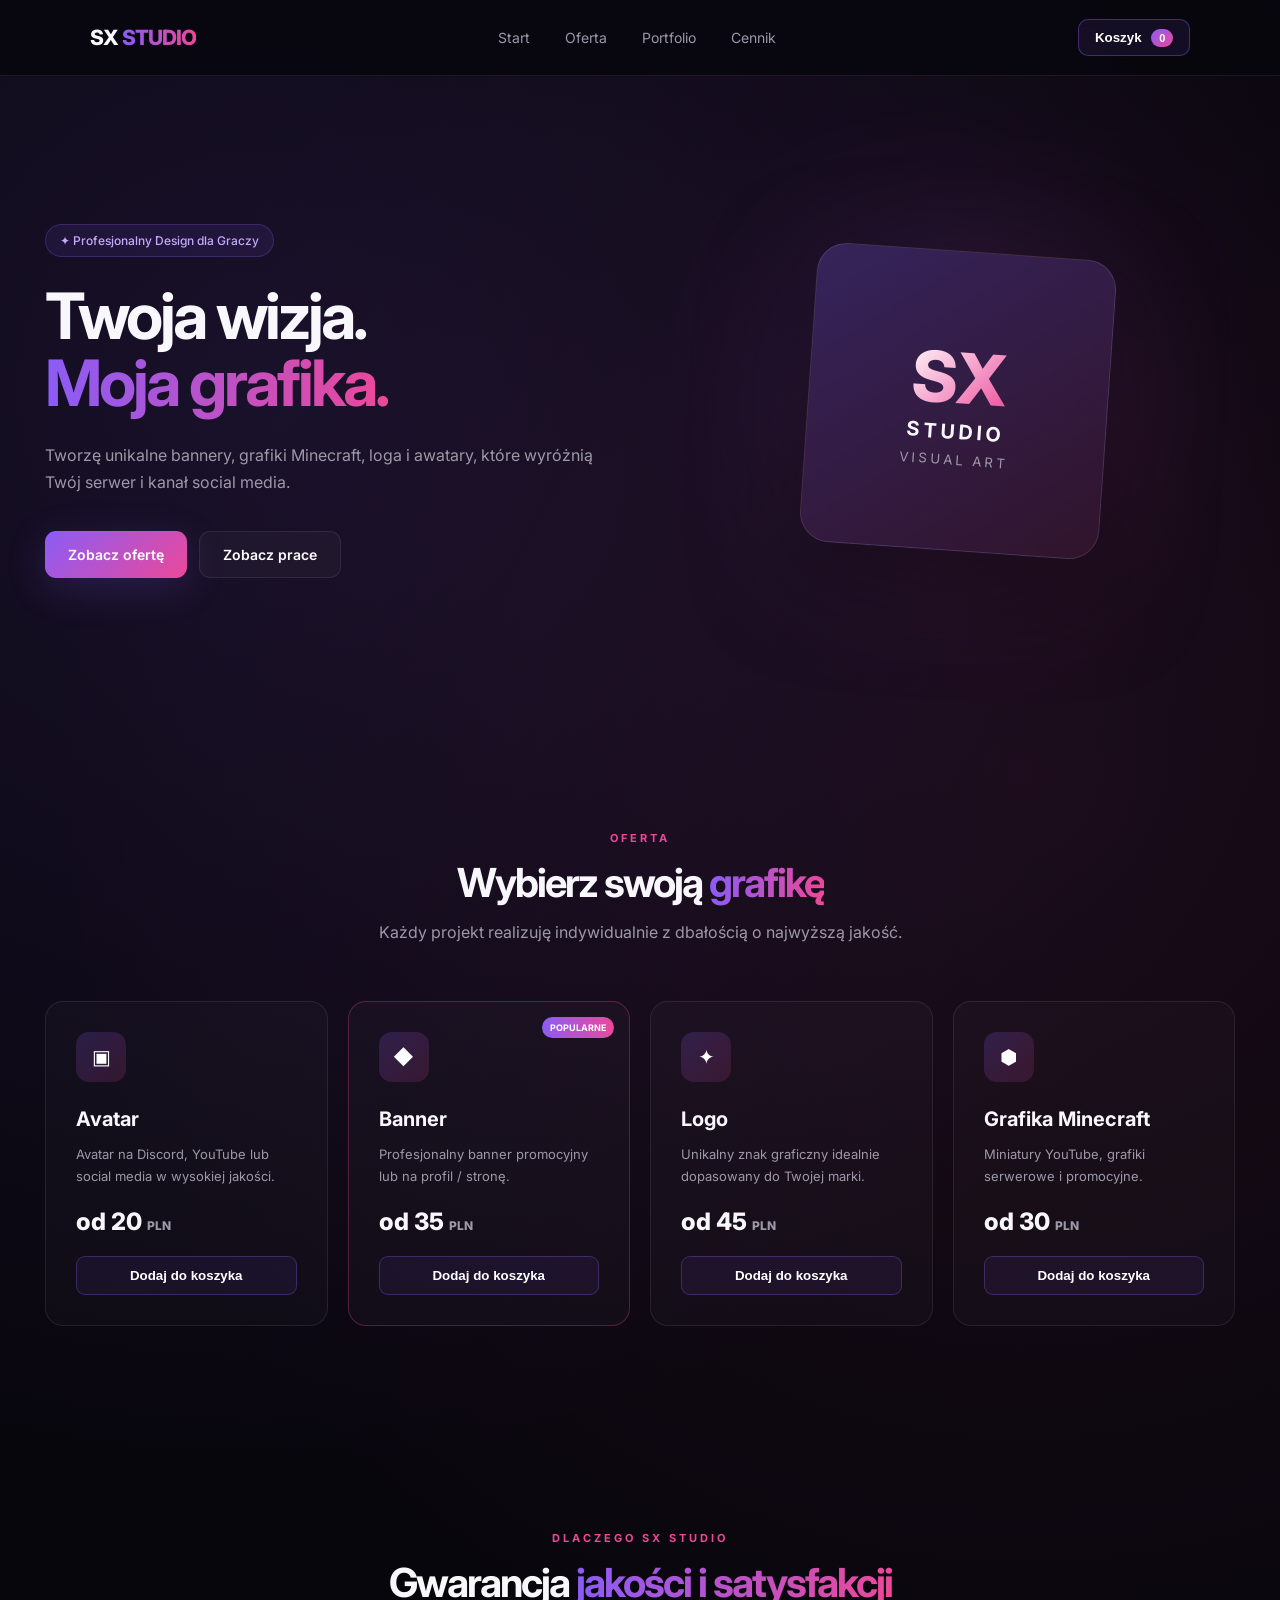
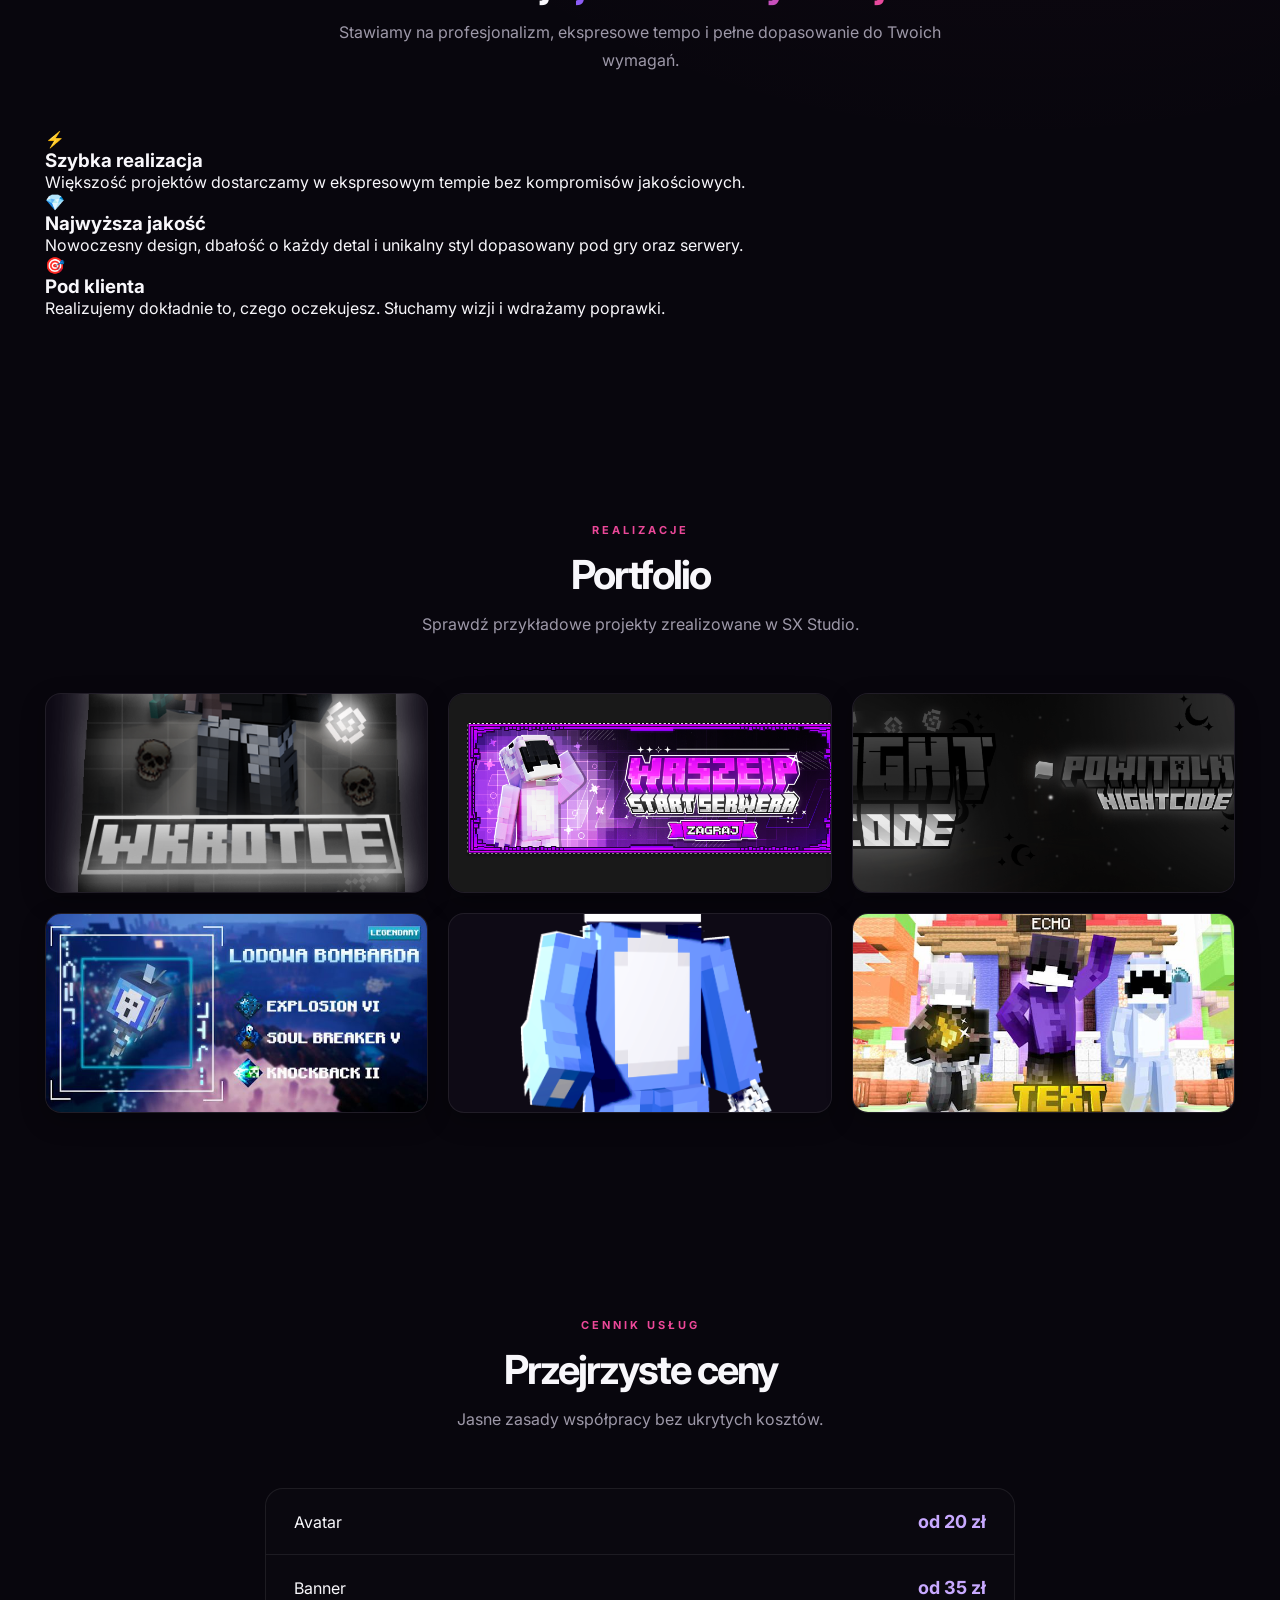
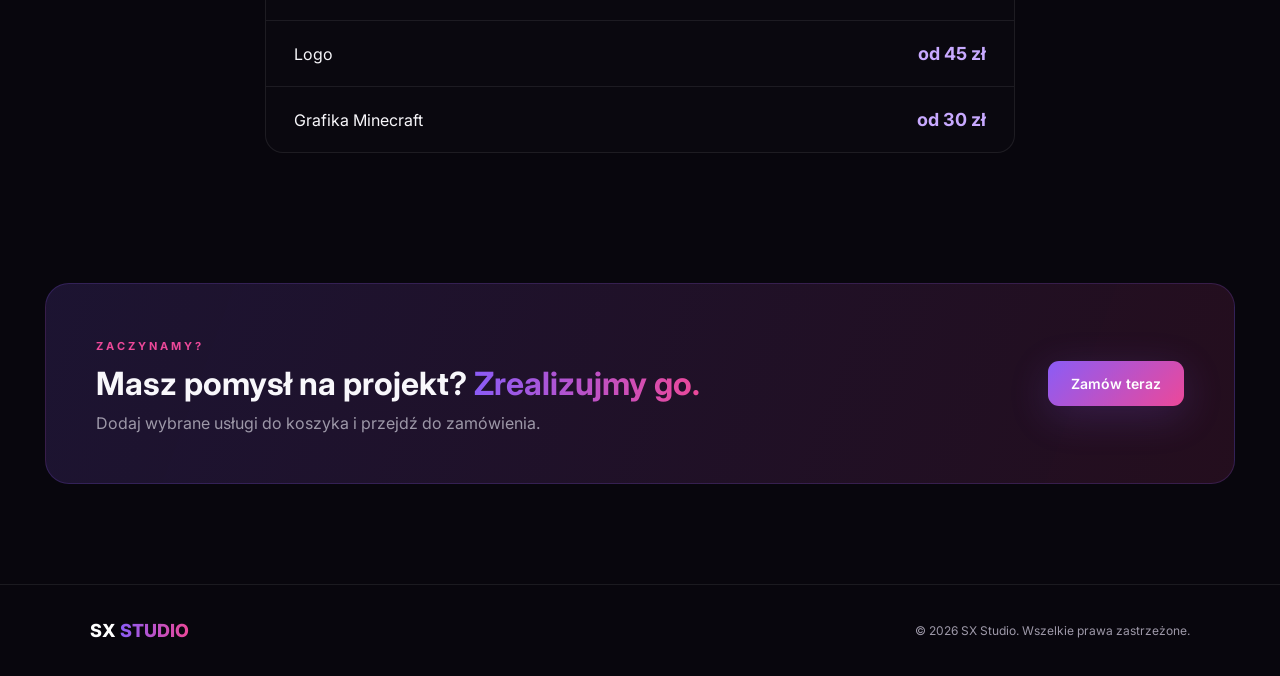
==== index.html @ 41bc960a "Update index.html" ====
<!DOCTYPE html>
<html lang="pl">
<head>
    <meta charset="UTF-8">
    <meta name="viewport" content="width=device-width, initial-scale=1.0">
    <title>SX Studio — Profesjonalne Grafiki</title>
    <meta name="description" content="Nowoczesne grafiki na zamówienie. Bannery, avatary, loga i projekty dla graczy i serwerów Minecraft.">
    <link rel="stylesheet" href="style.css">
</head>
<body>

<header class="navbar">
    <div class="logo">
        SX<span>STUDIO</span>
    </div>

    <nav>
        <a href="#home">Start</a>
        <a href="#offer">Oferta</a>
        <a href="#portfolio">Portfolio</a>
        <a href="#pricing">Cennik</a>
    </nav>

    <button class="cart-button" onclick="toggleCart()">
        Koszyk
        <span id="cartCount">0</span>
    </button>
</header>

<main>
    <!-- HERO -->
    <section class="hero" id="home">
        <div class="hero-content">
            <div class="badge">✦ Profesjonalny Design dla Graczy</div>
            <h1>Twoja wizja. <br><span>Moja grafika.</span></h1>
            <p>Tworzę unikalne bannery, grafiki Minecraft, loga i awatary, które wyróżnią Twój serwer i kanał social media.</p>
            <div class="hero-buttons">
                <a href="#offer" class="btn primary">Zobacz ofertę</a>
                <a href="#portfolio" class="btn secondary">Zobacz prace</a>
            </div>
        </div>
        <div class="hero-card">
            <div class="card-glow"></div>
            <div class="preview">
                <span>SX</span>
                <strong>STUDIO</strong>
                <small>VISUAL ART</small>
            </div>
        </div>
    </section>

    <!-- OFERTA -->
    <section class="section" id="offer">
        <div class="section-header">
            <span>OFERTA</span>
            <h2>Wybierz swoją <strong>grafikę</strong></h2>
            <p>Każdy projekt realizuję indywidualnie z dbałością o najwyższą jakość.</p>
        </div>

        <div class="products" id="productsGrid">
            <!-- Generowane dynamicznie przez JS -->
        </div>
    </section>

    <!-- DLACZEGO MY -->
    <section class="section features-section">
        <div class="section-header">
            <span>DLACZEGO SX STUDIO</span>
            <h2>Gwarancja <strong>jakości i satysfakcji</strong></h2>
            <p>Stawiamy na profesjonalizm, ekspresowe tempo i pełne dopasowanie do Twoich wymagań.</p>
        </div>
        <div class="features-grid">
            <div class="feature-box">
                <div class="feature-icon">⚡</div>
                <h3>Szybka realizacja</h3>
                <p>Większość projektów dostarczamy w ekspresowym tempie bez kompromisów jakościowych.</p>
            </div>
            <div class="feature-box">
                <div class="feature-icon">💎</div>
                <h3>Najwyższa jakość</h3>
                <p>Nowoczesny design, dbałość o każdy detal i unikalny styl dopasowany pod gry oraz serwery.</p>
            </div>
            <div class="feature-box">
                <div class="feature-icon">🎯</div>
                <h3>Pod klienta</h3>
                <p>Realizujemy dokładnie to, czego oczekujesz. Słuchamy wizji i wdrażamy poprawki.</p>
            </div>
        </div>
    </section>

    <!-- PORTFOLIO -->
    <section class="section" id="portfolio">
        <div class="section-header">
            <span>REALIZACJE</span>
            <h2>Portfolio</h2>
            <p>Sprawdź przykładowe projekty zrealizowane w SX Studio.</p>
        </div>

        <div class="portfolio" id="portfolioGrid">
            <div class="portfolio-item" onclick="openLightbox('banner_inny_napis.png')">
                <img src="banner_inny_napis.png" alt="Banner Minecraft">
                <div class="portfolio-overlay"><span>Banner Wkrótce</span></div>
            </div>
            <div class="portfolio-item" onclick="openLightbox('image.png')">
                <img src="image.png" alt="Banner Serwera">
                <div class="portfolio-overlay"><span>Banner Start Serwera</span></div>
            </div>
            <div class="portfolio-item" onclick="openLightbox('Powitalnia.png')">
                <img src="Powitalnia.png" alt="Grafika Discord">
                <div class="portfolio-overlay"><span>Powitalnia Discord</span></div>
            </div>
            <div class="portfolio-item" onclick="openLightbox('design-minecraft-thumbnail-for-you_2.jpg')">
                <img src="design-minecraft-thumbnail-for-you_2.jpg" alt="Grafika Itemu">
                <div class="portfolio-overlay"><span>Grafika Przedmiotu (Item)</span></div>
            </div>
            <div class="portfolio-item" onclick="openLightbox('render.png')">
                <img src="render.png" alt="Render Postaci">
                <div class="portfolio-overlay"><span>Render Postaci 3D</span></div>
            </div>
            <div class="portfolio-item" onclick="openLightbox('design-minecraft-thumbnail-for-you.jpg')">
                <img src="design-minecraft-thumbnail-for-you.jpg" alt="Miniatura YouTube">
                <div class="portfolio-overlay"><span>Miniatura YouTube</span></div>
            </div>
        </div>
    </section>

    <!-- CENNIK -->
    <section class="section" id="pricing">
        <div class="section-header">
            <span>CENNIK USŁUG</span>
            <h2>Przejrzyste ceny</h2>
            <p>Jasne zasady współpracy bez ukrytych kosztów.</p>
        </div>

        <div class="pricing" id="pricingList">
            <!-- Generowane dynamicznie przez JS -->
        </div>
    </section>

    <!-- CTA -->
    <section class="cta">
        <div>
            <span>ZACZYNAMY?</span>
            <h2>Masz pomysł na projekt? <strong>Zrealizujmy go.</strong></h2>
            <p>Dodaj wybrane usługi do koszyka i przejdź do zamówienia.</p>
        </div>
        <a href="#offer" class="btn primary">Zamów teraz</a>
    </section>
</main>

<footer>
    <div class="footer-logo">SX<span>STUDIO</span></div>
    <p>© 2026 SX Studio. Wszelkie prawa zastrzeżone.</p>
</footer>

<!-- KOSZYK -->
<div class="cart-overlay" id="cartOverlay" onclick="toggleCart()">
    <div class="cart" onclick="event.stopPropagation()">
        <div class="cart-header">
            <h2>Twój koszyk</h2>
            <button onclick="toggleCart()">×</button>
        </div>
        <div id="cartItems" class="cart-items">
            <p class="empty">Koszyk jest pusty.</p>
        </div>
        <div class="cart-bottom">
            <div class="total">
                <span>Razem</span>
                <strong id="cartTotal">od 0 zł</strong>
            </div>
            <button class="checkout" onclick="checkout()">Przejdź do zamówienia</button>
        </div>
    </div>
</div>

<!-- LIGHTBOX DO ZDJĘĆ -->
<div class="lightbox" id="lightbox" onclick="closeLightbox()">
    <span class="lightbox-close">&times;</span>
    <img id="lightboxImg" src="" alt="Podgląd">
</div>

<script src="script.js"></script>
</body>
</html>
---- style.css ----
@import url('https://fonts.googleapis.com/css2?family=Inter:wght@400;500;600;700;800&display=swap');

:root {
    --bg: #08060d;
    --bg-light: #100b18;
    --purple: #8b5cf6;
    --pink: #ec4899;
    --white: #ffffff;
    --text: #f8f7fb;
    --muted: #9d98a8;
    --border: rgba(255, 255, 255, 0.08);
}

* {
    margin: 0;
    padding: 0;
    box-sizing: border-box;
}

html {
    scroll-behavior: smooth;
}

body {
    font-family: "Inter", sans-serif;
    background: radial-gradient(circle at 20% 10%, rgba(139, 92, 246, .12), transparent 30%),
                radial-gradient(circle at 80% 20%, rgba(236, 72, 153, .08), transparent 30%),
                var(--bg);
    color: var(--text);
    min-height: 100vh;
}

.navbar {
    width: 100%;
    height: 76px;
    display: flex;
    align-items: center;
    justify-content: space-between;
    padding: 0 7%;
    border-bottom: 1px solid var(--border);
    background: rgba(8, 6, 13, .85);
    backdrop-filter: blur(15px);
    position: sticky;
    top: 0;
    z-index: 100;
}

.logo {
    font-size: 21px;
    font-weight: 800;
    letter-spacing: -1px;
}

.logo span, .footer-logo span {
    background: linear-gradient(90deg, var(--purple), var(--pink));
    -webkit-background-clip: text;
    -webkit-text-fill-color: transparent;
    margin-left: 4px;
}

.navbar nav {
    display: flex;
    gap: 35px;
}

.navbar nav a {
    color: var(--muted);
    text-decoration: none;
    font-size: 14px;
    transition: .2s;
}

.navbar nav a:hover {
    color: white;
}

.cart-button {
    border: 1px solid rgba(139, 92, 246, .4);
    background: rgba(139, 92, 246, .1);
    color: white;
    padding: 10px 16px;
    border-radius: 10px;
    cursor: pointer;
    transition: .2s;
    font-weight: 600;
}

.cart-button:hover {
    background: rgba(139, 92, 246, .2);
}

.cart-button span {
    background: linear-gradient(135deg, var(--purple), var(--pink));
    padding: 3px 8px;
    border-radius: 20px;
    margin-left: 6px;
    font-size: 11px;
}

.hero {
    max-width: 1250px;
    min-height: 650px;
    margin: auto;
    padding: 100px 30px;
    display: grid;
    grid-template-columns: 1fr 1fr;
    align-items: center;
    gap: 80px;
}

.badge {
    display: inline-block;
    padding: 8px 14px;
    border-radius: 30px;
    background: rgba(139, 92, 246, .1);
    border: 1px solid rgba(139, 92, 246, .25);
    color: #c4aaff;
    font-size: 12px;
    margin-bottom: 25px;
    font-weight: 500;
}

.hero h1 {
    font-size: clamp(40px, 5vw, 70px);
    line-height: 1.05;
    letter-spacing: -3px;
    margin-bottom: 25px;
}

.hero h1 span {
    background: linear-gradient(90deg, var(--purple), var(--pink));
    -webkit-background-clip: text;
    -webkit-text-fill-color: transparent;
}

.hero p {
    max-width: 560px;
    color: var(--muted);
    line-height: 1.7;
    font-size: 16px;
    margin-bottom: 35px;
}

.hero-buttons {
    display: flex;
    gap: 12px;
}

.btn {
    display: inline-flex;
    align-items: center;
    justify-content: center;
    padding: 14px 23px;
    border-radius: 11px;
    text-decoration: none;
    font-size: 14px;
    font-weight: 600;
    transition: .25s;
    cursor: pointer;
}

.btn.primary {
    color: white;
    background: linear-gradient(135deg, var(--purple), var(--pink));
    box-shadow: 0 10px 40px rgba(139, 92, 246, .2);
    border: none;
}

.btn.primary:hover {
    transform: translateY(-2px);
    box-shadow: 0 15px 50px rgba(236, 72, 153, .25);
}

.btn.secondary {
    color: white;
    border: 1px solid var(--border);
    background: rgba(255,255,255,.03);
}

.btn.secondary:hover {
    background: rgba(255,255,255,.07);
}

.hero-card {
    position: relative;
    height: 400px;
    display: flex;
    align-items: center;
    justify-content: center;
}

.card-glow {
    position: absolute;
    width: 250px;
    height: 250px;
    background: linear-gradient(135deg, var(--purple), var(--pink));
    filter: blur(90px);
    opacity: .35;
}

.preview {
    position: relative;
    width: 300px;
    height: 300px;
    border-radius: 30px;
    display: flex;
    flex-direction: column;
    align-items: center;
    justify-content: center;
    background: linear-gradient(145deg, rgba(139, 92, 246, .3), rgba(236, 72, 153, .15)), #100b18;
    border: 1px solid rgba(255,255,255,.1);
    box-shadow: 0 30px 100px rgba(0,0,0,.5);
    transform: rotate(4deg);
}

.preview span {
    font-size: 70px;
    font-weight: 800;
    background: linear-gradient(135deg, white, var(--pink));
    -webkit-background-clip: text;
    -webkit-text-fill-color: transparent;
}

.preview strong {
    font-size: 20px;
    letter-spacing: 4px;
}

.preview small {
    color: var(--muted);
    margin-top: 8px;
    letter-spacing: 3px;
}

.section {
    max-width: 1250px;
    margin: auto;
    padding: 100px 30px;
}

.section-header {
    text-align: center;
    max-width: 650px;
    margin: 0 auto 55px;
}

.section-header > span {
    color: var(--pink);
    font-size: 11px;
    font-weight: 700;
    letter-spacing: 3px;
}

.section-header h2 {
    font-size: 40px;
    margin: 12px 0;
    letter-spacing: -2px;
}

.section-header h2 strong {
    background: linear-gradient(90deg, var(--purple), var(--pink));
    -webkit-background-clip: text;
    -webkit-text-fill-color: transparent;
}

.section-header p {
    color: var(--muted);
    line-height: 1.7;
}

.products {
    display: grid;
    grid-template-columns: repeat(4, 1fr);
    gap: 20px;
}

.product {
    position: relative;
    padding: 30px;
    border-radius: 18px;
    background: rgba(255,255,255,.025);
    border: 1px solid var(--border);
    transition: all .3s ease;
    display: flex;
    flex-direction: column;
}

.product:hover {
    transform: translateY(-6px);
    border-color: rgba(139, 92, 246, .35);
    background: rgba(139, 92, 246, .05);
}

.product.featured {
    border-color: rgba(236, 72, 153, .3);
}

.popular {
    position: absolute;
    top: 15px;
    right: 15px;
    font-size: 9px;
    font-weight: 700;
    padding: 5px 8px;
    border-radius: 20px;
    background: linear-gradient(90deg, var(--purple), var(--pink));
    color: white;
}

.product-icon {
    width: 50px;
    height: 50px;
    display: flex;
    align-items: center;
    justify-content: center;
    border-radius: 13px;
    font-size: 20px;
    background: linear-gradient(135deg, rgba(139,92,246,.2), rgba(236,72,153,.15));
    color: white;
    margin-bottom: 25px;
}

.product h3 {
    font-size: 20px;
    margin-bottom: 12px;
}

.product p {
    color: var(--muted);
    font-size: 13px;
    line-height: 1.7;
    flex-grow: 1;
    margin-bottom: 20px;
}

.price {
    font-size: 24px;
    font-weight: 800;
    margin-bottom: 20px;
}

.price small {
    font-size: 12px;
    color: var(--muted);
}

.product button {
    width: 100%;
    border: 1px solid rgba(139,92,246,.3);
    background: rgba(139,92,246,.08);
    color: white;
    padding: 11px;
    border-radius: 9px;
    cursor: pointer;
    transition: .2s;
    font-weight: 600;
}

.product button:hover {
    background: linear-gradient(90deg, var(--purple), var(--pink));
    border-color: transparent;
}

/* DOKŁADNIE 3 KOLUMNY W RZĘDZIE (3 OBOK SIEBIE, KOLEJNE W DÓŁ) */
.portfolio {
    display: grid;
    grid-template-columns: repeat(3, 1fr);
    gap: 20px;
}

.portfolio-item {
    position: relative;
    height: 200px; /* Zmniejszona wysokość elementów */
    border-radius: 16px;
    overflow: hidden;
    border: 1px solid var(--border);
    cursor: pointer;
    background: #0e0a15;
    box-shadow: 0 8px 25px rgba(0,0,0,0.3);
    transition: all 0.4s cubic-bezier(0.165, 0.84, 0.44, 1);
}

.portfolio-item img {
    width: 100%;
    height: 100%;
    object-fit: cover;
    transition: transform 0.6s cubic-bezier(0.165, 0.84, 0.44, 1);
}

.portfolio-overlay {
    position: absolute;
    inset: 0;
    background: linear-gradient(to top, rgba(8, 6, 13, 0.9) 0%, rgba(8, 6, 13, 0.4) 100%);
    display: flex;
    align-items: center;
    justify-content: center;
    opacity: 0;
    backdrop-filter: blur(3px);
    transition: opacity 0.35s ease;
}

.portfolio-overlay span {
    font-size: 14px;
    font-weight: 700;
    color: white;
    letter-spacing: 1px;
    text-align: center;
    padding: 0 15px;
    transform: translateY(15px);
    transition: transform 0.35s cubic-bezier(0.165, 0.84, 0.44, 1);
}

.portfolio-item:hover {
    transform: translateY(-6px);
    border-color: rgba(139, 92, 246, 0.5);
    box-shadow: 0 15px 35px rgba(139, 92, 246, 0.15);
}

.portfolio-item:hover img {
    transform: scale(1.1);
}

.portfolio-item:hover .portfolio-overlay {
    opacity: 1;
}

.portfolio-item:hover .portfolio-overlay span {
    transform: translateY(0);
}

/* LIGHTBOX */
.lightbox {
    position: fixed;
    inset: 0;
    background: rgba(5, 4, 8, 0.92);
    backdrop-filter: blur(8px);
    display: none;
    align-items: center;
    justify-content: center;
    z-index: 1000;
    padding: 30px;
}

.lightbox.active {
    display: flex;
}

.lightbox img {
    max-width: 90%;
    max-height: 85vh;
    border-radius: 16px;
    box-shadow: 0 25px 60px rgba(0,0,0,0.8);
    border: 1px solid rgba(255,255,255,0.1);
}

.lightbox-close {
    position: absolute;
    top: 25px;
    right: 35px;
    font-size: 45px;
    color: var(--muted);
    cursor: pointer;
    transition: color .2s;
}

.lightbox-close:hover {
    color: white;
}

.pricing {
    max-width: 750px;
    margin: auto;
    border: 1px solid var(--border);
    border-radius: 18px;
    overflow: hidden;
    background: rgba(255,255,255,.01);
}

.price-row {
    display: flex;
    align-items: center;
    justify-content: space-between;
    padding: 22px 28px;
    border-bottom: 1px solid var(--border);
}

.price-row:last-child {
    border-bottom: none;
}

.price-row strong {
    color: #c8a9ff;
    font-size: 18px;
}

.cta {
    max-width: 1190px;
    margin: 30px auto 100px;
    padding: 50px;
    border-radius: 24px;
    display: flex;
    align-items: center;
    justify-content: space-between;
    gap: 30px;
    background: linear-gradient(110deg, rgba(139,92,246,.16), rgba(236,72,153,.12));
    border: 1px solid rgba(139,92,246,.2);
}

.cta span {
    color: var(--pink);
    font-size: 11px;
    font-weight: 700;
    letter-spacing: 3px;
}

.cta h2 {
    font-size: 32px;
    margin: 10px 0;
}

.cta h2 strong {
    background: linear-gradient(90deg, var(--purple), var(--pink));
    -webkit-background-clip: text;
    -webkit-text-fill-color: transparent;
}

.cta p {
    color: var(--muted);
}

footer {
    border-top: 1px solid var(--border);
    padding: 35px 7%;
    display: flex;
    justify-content: space-between;
    align-items: center;
    color: var(--muted);
    font-size: 12px;
}

.footer-logo {
    color: white;
    font-size: 18px;
    font-weight: 800;
}

.cart-overlay {
    position: fixed;
    inset: 0;
    background: rgba(0,0,0,.65);
    backdrop-filter: blur(5px);
    display: none;
    justify-content: flex-end;
    z-index: 500;
}

.cart-overlay.active {
    display: flex;
}

.cart {
    width: min(420px, 100%);
    height: 100%;
    background: #0d0913;
    border-left: 1px solid var(--border);
    padding: 30px;
    display: flex;
    flex-direction: column;
}

.cart-header {
    display: flex;
    align-items: center;
    justify-content: space-between;
    padding-bottom: 25px;
    border-bottom: 1px solid var(--border);
}

.cart-header h2 {
    font-size: 22px;
}

.cart-header button {
    border: none;
    background: transparent;
    color: white;
    font-size: 30px;
    cursor: pointer;
}

.cart-items {
    flex: 1;
    overflow-y: auto;
    padding: 20px 0;
}

.empty {
    text-align: center;
    color: var(--muted);
    padding-top: 50px;
}

.cart-item {
    display: flex;
    align-items: center;
    justify-content: space-between;
    padding: 16px;
    margin-bottom: 10px;
    border-radius: 12px;
    background: rgba(255,255,255,.04);
}

.cart-item-info strong {
    display: block;
    margin-bottom: 4px;
}

.cart-item-info span {
    color: var(--muted);
    font-size: 12px;
}

.remove {
    border: none;
    background: rgba(236,72,153,.1);
    color: #ff72b4;
    padding: 6px 10px;
    border-radius: 6px;
    cursor: pointer;
    font-size: 12px;
}

.cart-bottom {
    border-top: 1px solid var(--border);
    padding-top: 20px;
}

.total {
    display: flex;
    justify-content: space-between;
    margin-bottom: 18px;
    font-size: 18px;
}

.total strong {
    font-size: 22px;
}

.checkout {
    width: 100%;
    border: none;
    padding: 14px;
    border-radius: 10px;
    background: linear-gradient(90deg, var(--purple), var(--pink));
    color: white;
    font-weight: 700;
    cursor: pointer;
    transition: opacity .2s;
}

.checkout:hover {
    opacity: 0.9;
}

@media (max-width: 1000px) {
    .products {
        grid-template-columns: repeat(2, 1fr);
    }
    .portfolio {
        grid-template-columns: repeat(2, 1fr);
    }
    .hero {
        grid-template-columns: 1fr;
        text-align: center;
        gap: 40px;
    }
    .hero p {
        margin: 0 auto 35px;
    }
    .hero-buttons {
        justify-content: center;
    }
}

@media (max-width: 700px) {
    .navbar nav {
        display: none;
    }
    .hero h1 {
        font-size: 38px;
    }
    .products, .portfolio {
        grid-template-columns: 1fr;
    }
    .cta {
        flex-direction: column;
        align-items: flex-start;
        padding: 30px;
    }
    footer {
        flex-direction: column;
        gap: 10px;
        text-align: center;
    }
}
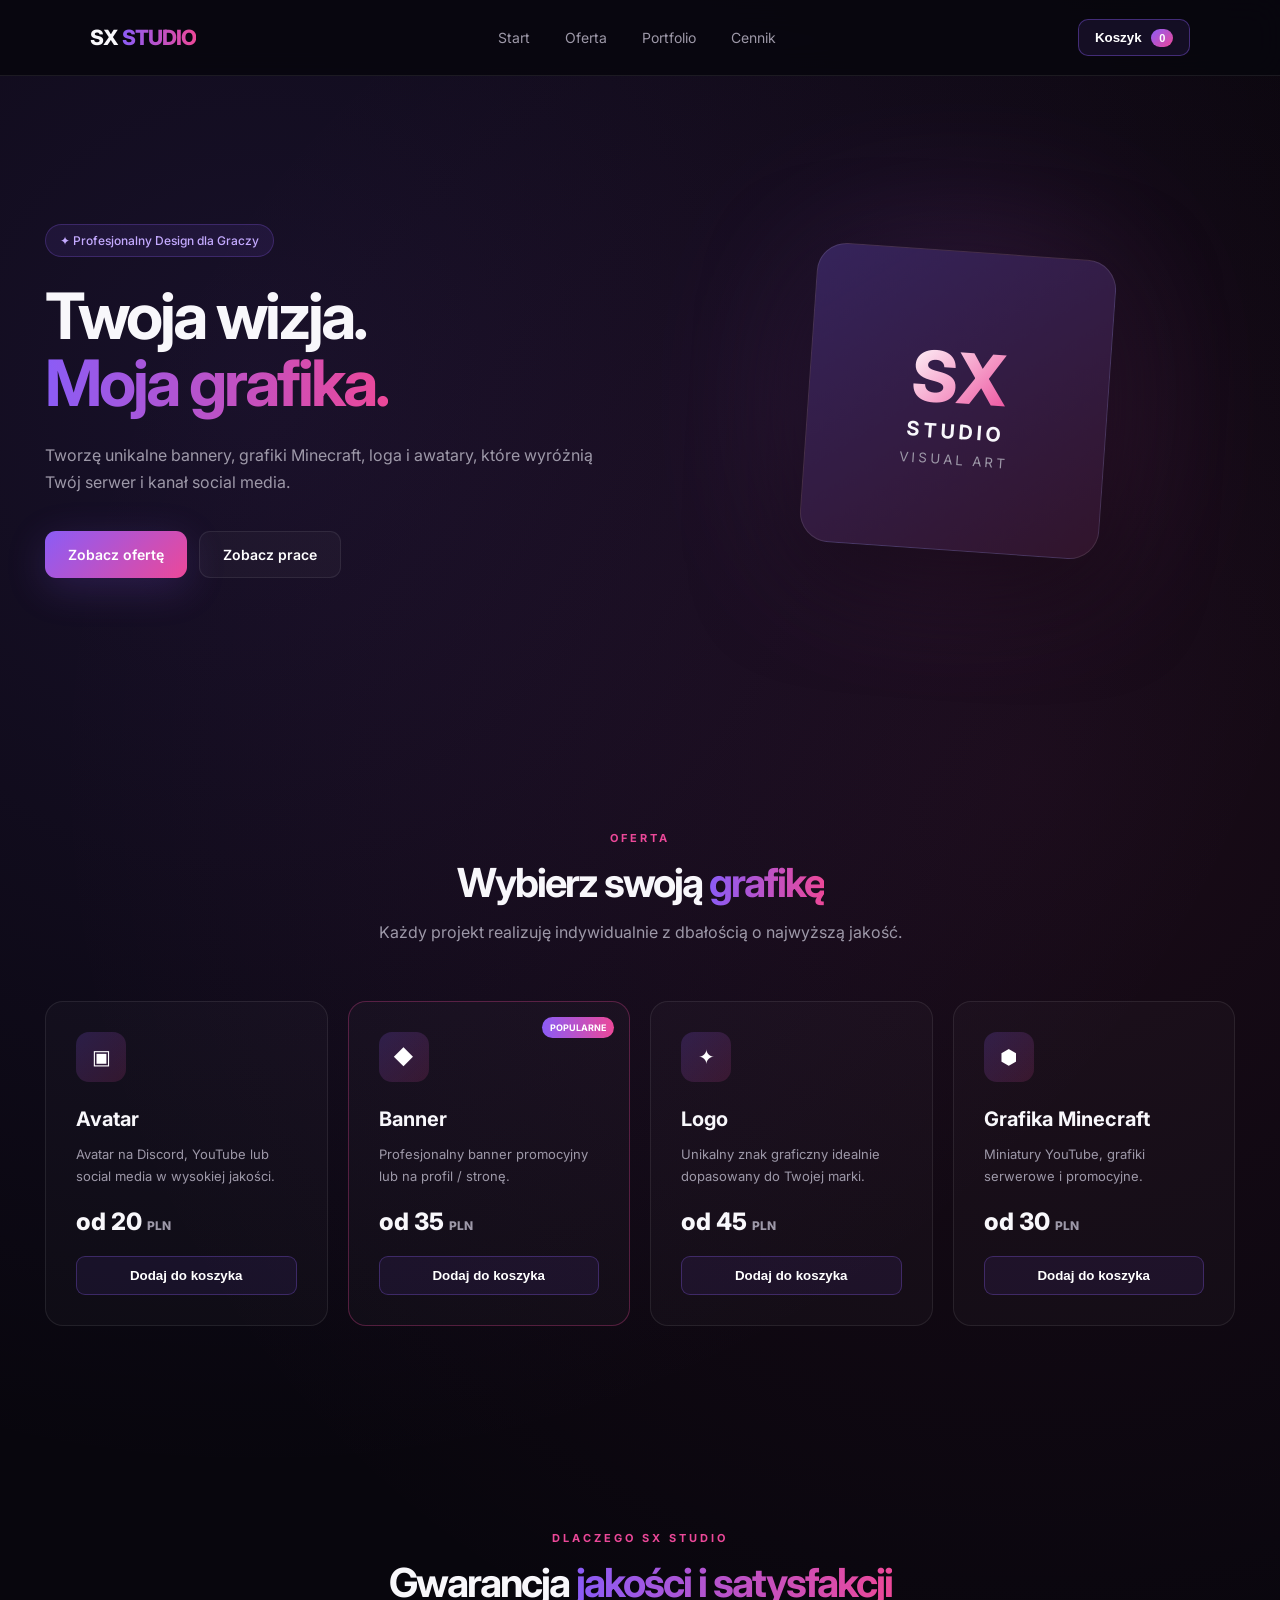
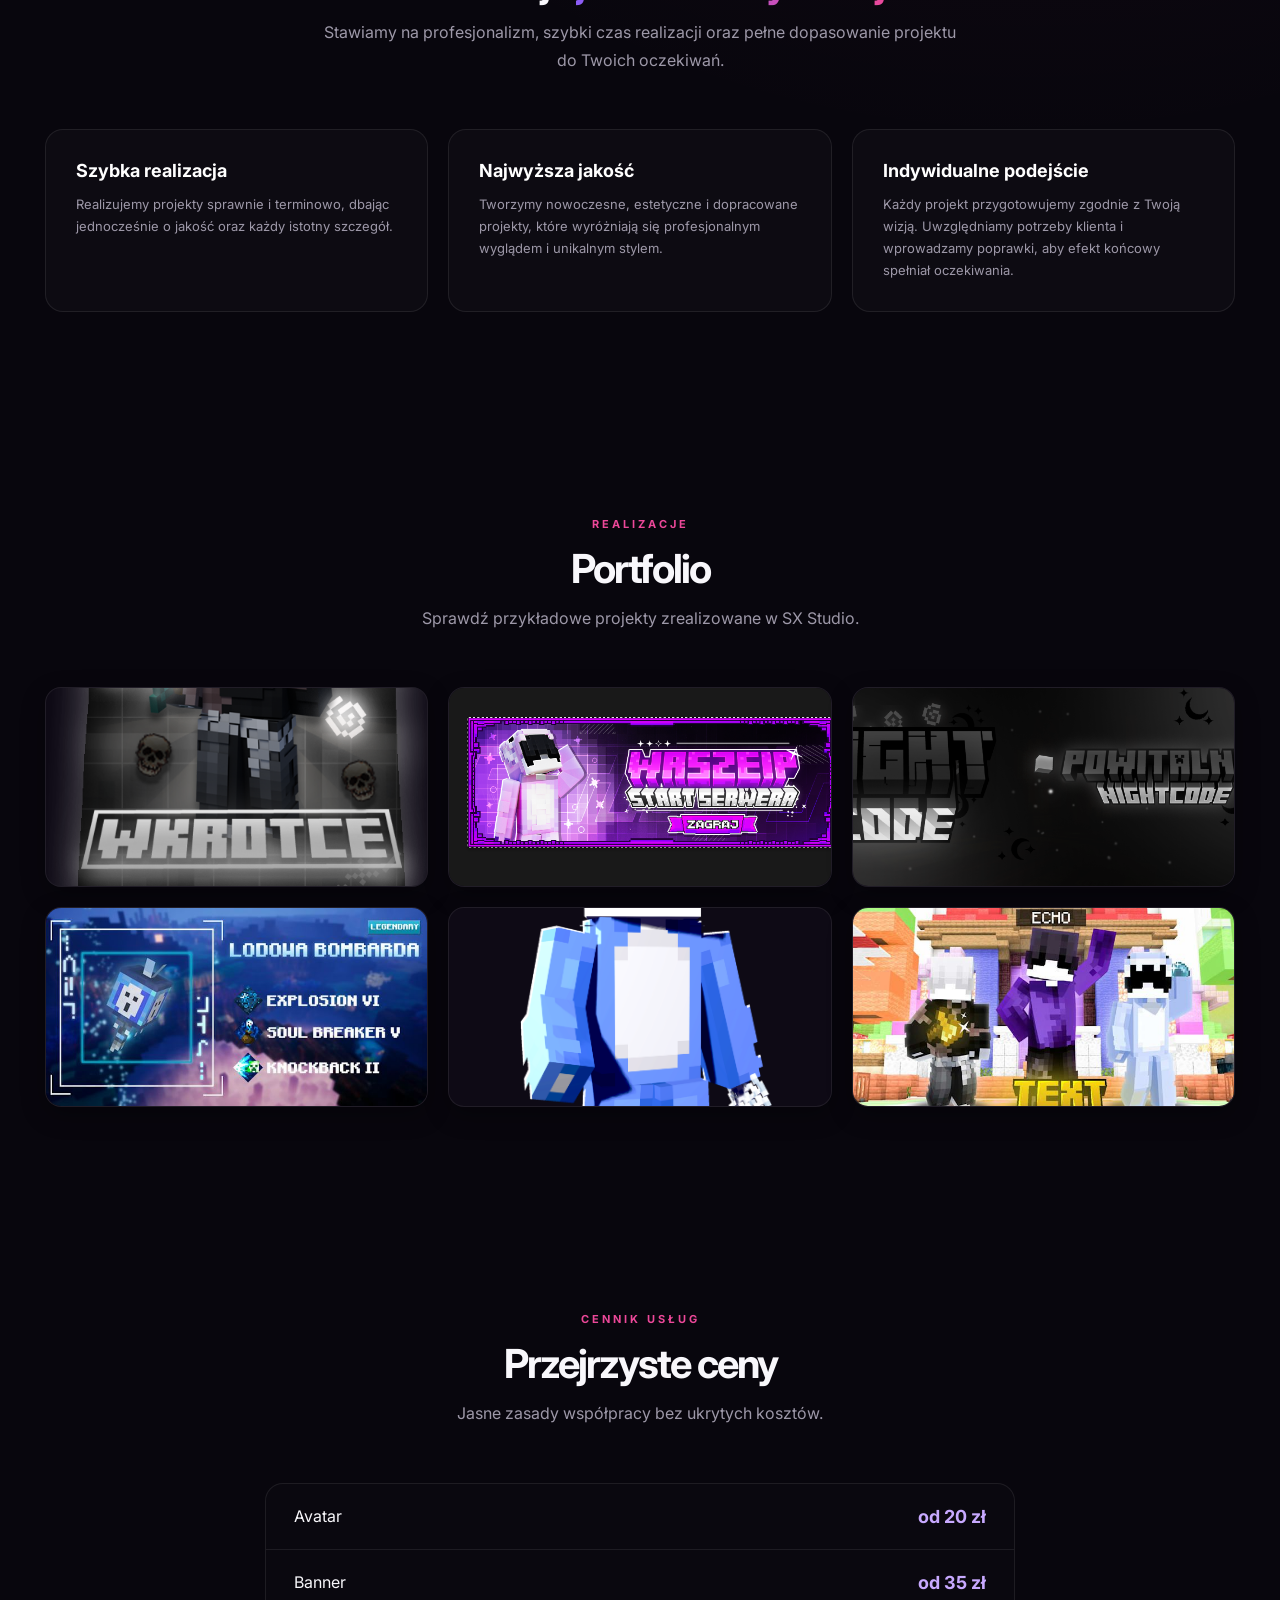
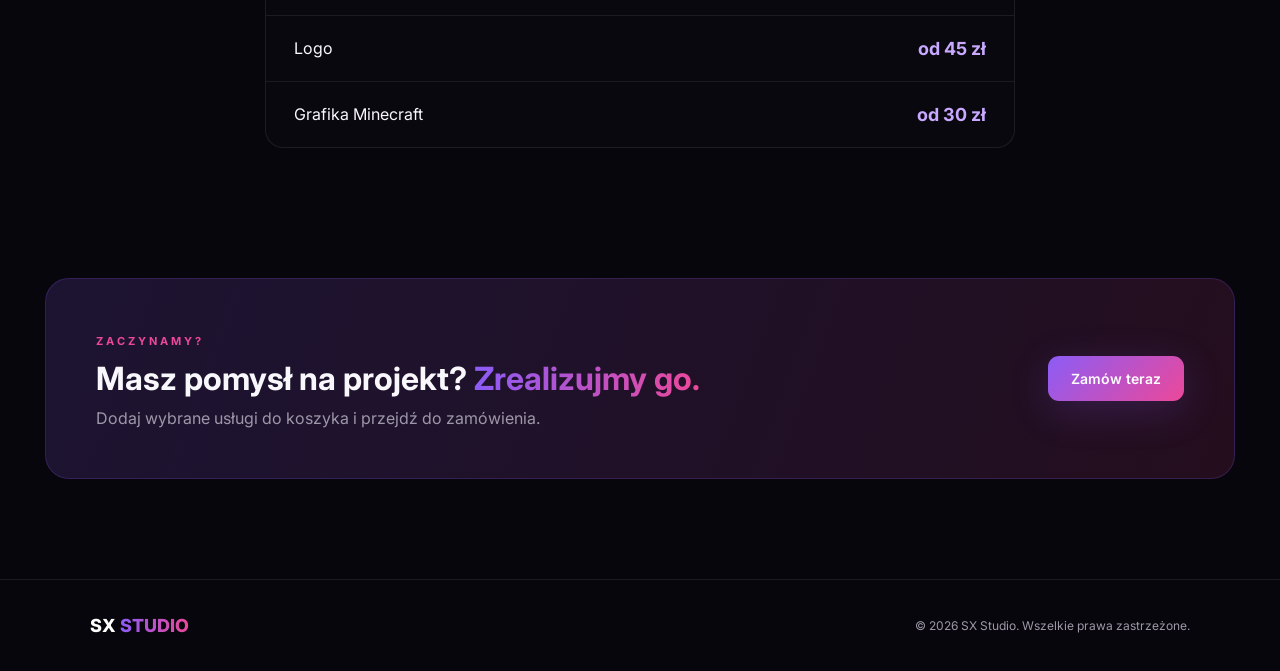
==== commit 46294107: "Update index.html" ====
--- a/index.html
+++ b/index.html
@@ -67,23 +67,20 @@
         <div class="section-header">
             <span>DLACZEGO SX STUDIO</span>
             <h2>Gwarancja <strong>jakości i satysfakcji</strong></h2>
-            <p>Stawiamy na profesjonalizm, ekspresowe tempo i pełne dopasowanie do Twoich wymagań.</p>
+            <p>Stawiamy na profesjonalizm, szybki czas realizacji oraz pełne dopasowanie projektu do Twoich oczekiwań.</p>
         </div>
         <div class="features-grid">
             <div class="feature-box">
-                <div class="feature-icon">⚡</div>
                 <h3>Szybka realizacja</h3>
-                <p>Większość projektów dostarczamy w ekspresowym tempie bez kompromisów jakościowych.</p>
+                <p>Realizujemy projekty sprawnie i terminowo, dbając jednocześnie o jakość oraz każdy istotny szczegół.</p>
             </div>
             <div class="feature-box">
-                <div class="feature-icon">💎</div>
                 <h3>Najwyższa jakość</h3>
-                <p>Nowoczesny design, dbałość o każdy detal i unikalny styl dopasowany pod gry oraz serwery.</p>
+                <p>Tworzymy nowoczesne, estetyczne i dopracowane projekty, które wyróżniają się profesjonalnym wyglądem i unikalnym stylem.</p>
             </div>
             <div class="feature-box">
-                <div class="feature-icon">🎯</div>
-                <h3>Pod klienta</h3>
-                <p>Realizujemy dokładnie to, czego oczekujesz. Słuchamy wizji i wdrażamy poprawki.</p>
+                <h3>Indywidualne podejście</h3>
+                <p>Każdy projekt przygotowujemy zgodnie z Twoją wizją. Uwzględniamy potrzeby klienta i wprowadzamy poprawki, aby efekt końcowy spełniał oczekiwania.</p>
             </div>
         </div>
     </section>
--- a/style.css
+++ b/style.css
@@ -361,7 +361,41 @@
     border-color: transparent;
 }
 
-/* DOKŁADNIE 3 KOLUMNY W RZĘDZIE (3 OBOK SIEBIE, KOLEJNE W DÓŁ) */
+/* DLACZEGO MY - SEKCJA Kafelków */
+.features-grid {
+    display: grid;
+    grid-template-columns: repeat(3, 1fr);
+    gap: 20px;
+    margin-top: 40px;
+}
+
+.feature-box {
+    padding: 30px;
+    border-radius: 18px;
+    background: rgba(255, 255, 255, 0.025);
+    border: 1px solid var(--border);
+    transition: all .3s ease;
+}
+
+.feature-box:hover {
+    transform: translateY(-5px);
+    border-color: rgba(139, 92, 246, 0.35);
+    background: rgba(139, 92, 246, 0.05);
+}
+
+.feature-box h3 {
+    font-size: 18px;
+    margin-bottom: 12px;
+    color: white;
+}
+
+.feature-box p {
+    color: var(--muted);
+    font-size: 13px;
+    line-height: 1.7;
+}
+
+/* PORTFOLIO - 3 KOLUMNY */
 .portfolio {
     display: grid;
     grid-template-columns: repeat(3, 1fr);
@@ -370,7 +404,7 @@
 
 .portfolio-item {
     position: relative;
-    height: 200px; /* Zmniejszona wysokość elementów */
+    height: 200px;
     border-radius: 16px;
     overflow: hidden;
     border: 1px solid var(--border);
@@ -666,7 +700,7 @@
     .products {
         grid-template-columns: repeat(2, 1fr);
     }
-    .portfolio {
+    .portfolio, .features-grid {
         grid-template-columns: repeat(2, 1fr);
     }
     .hero {
@@ -689,7 +723,7 @@
     .hero h1 {
         font-size: 38px;
     }
-    .products, .portfolio {
+    .products, .portfolio, .features-grid {
         grid-template-columns: 1fr;
     }
     .cta {
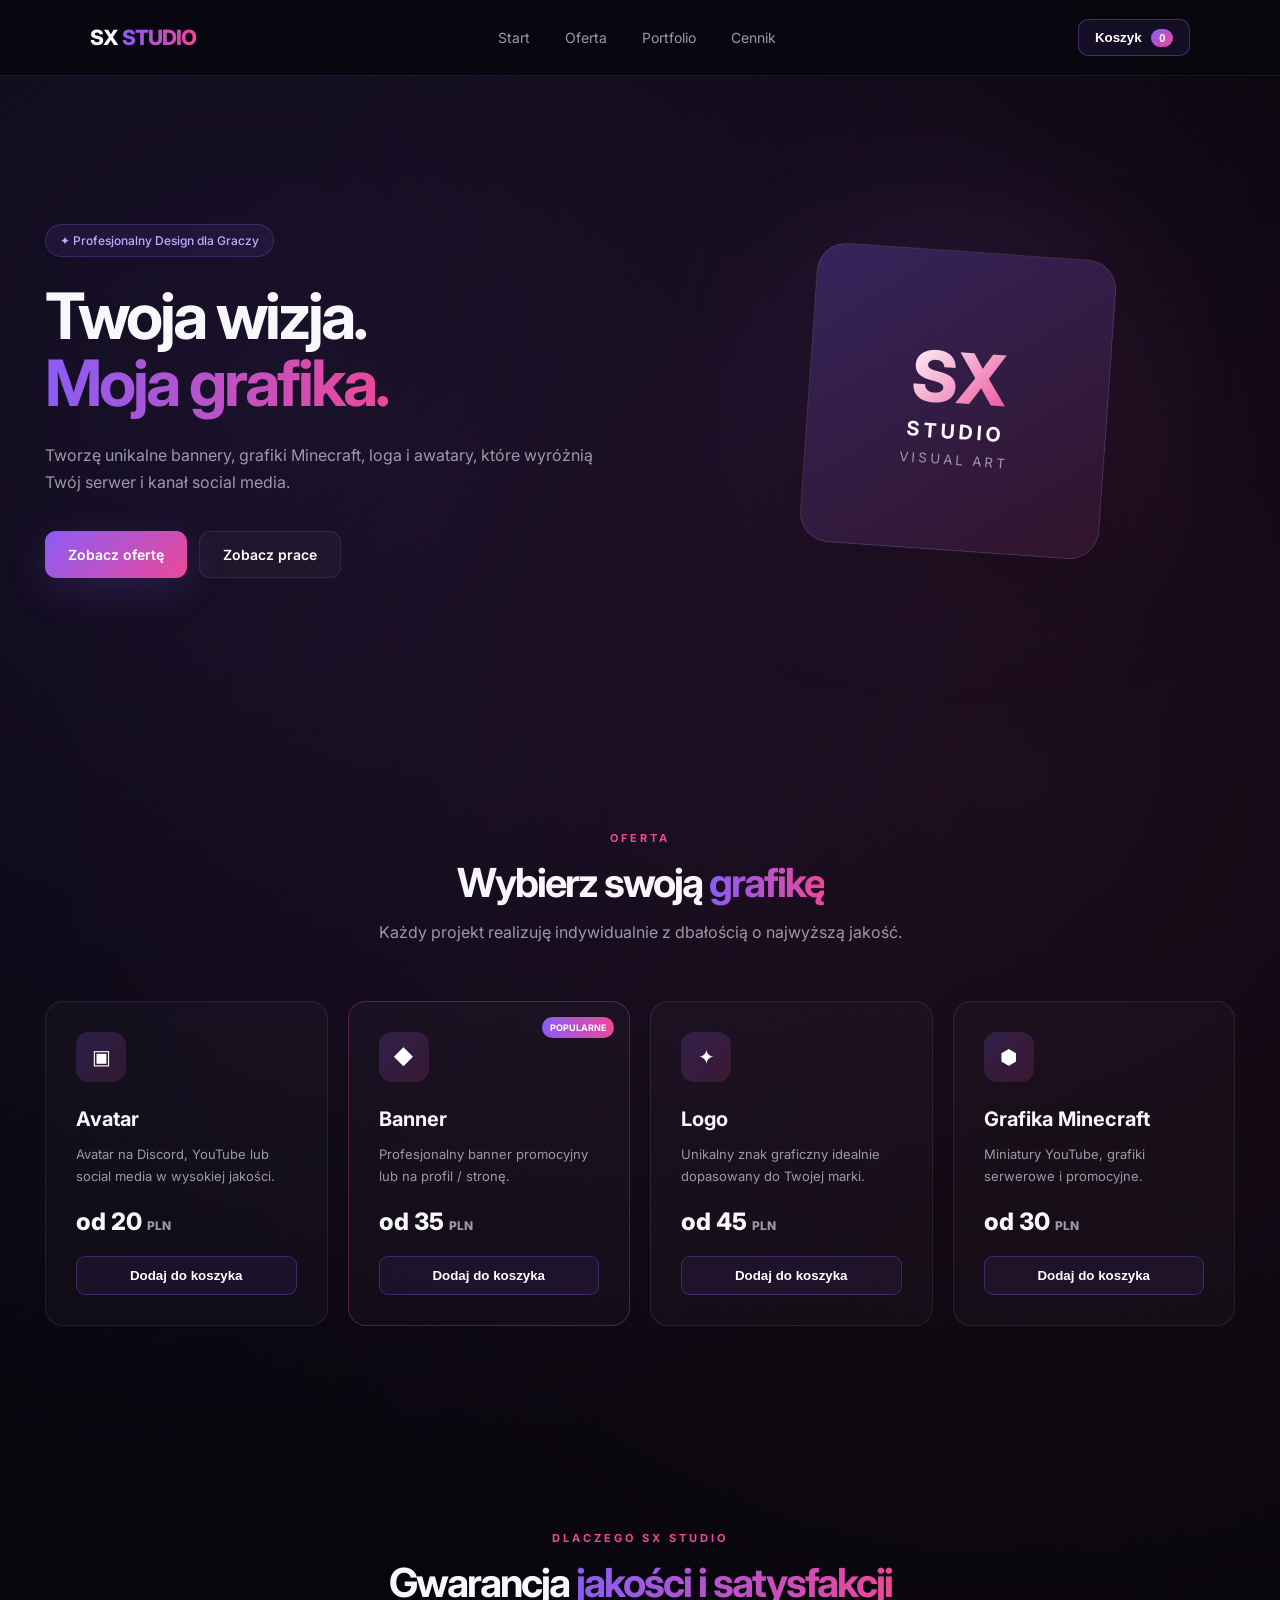
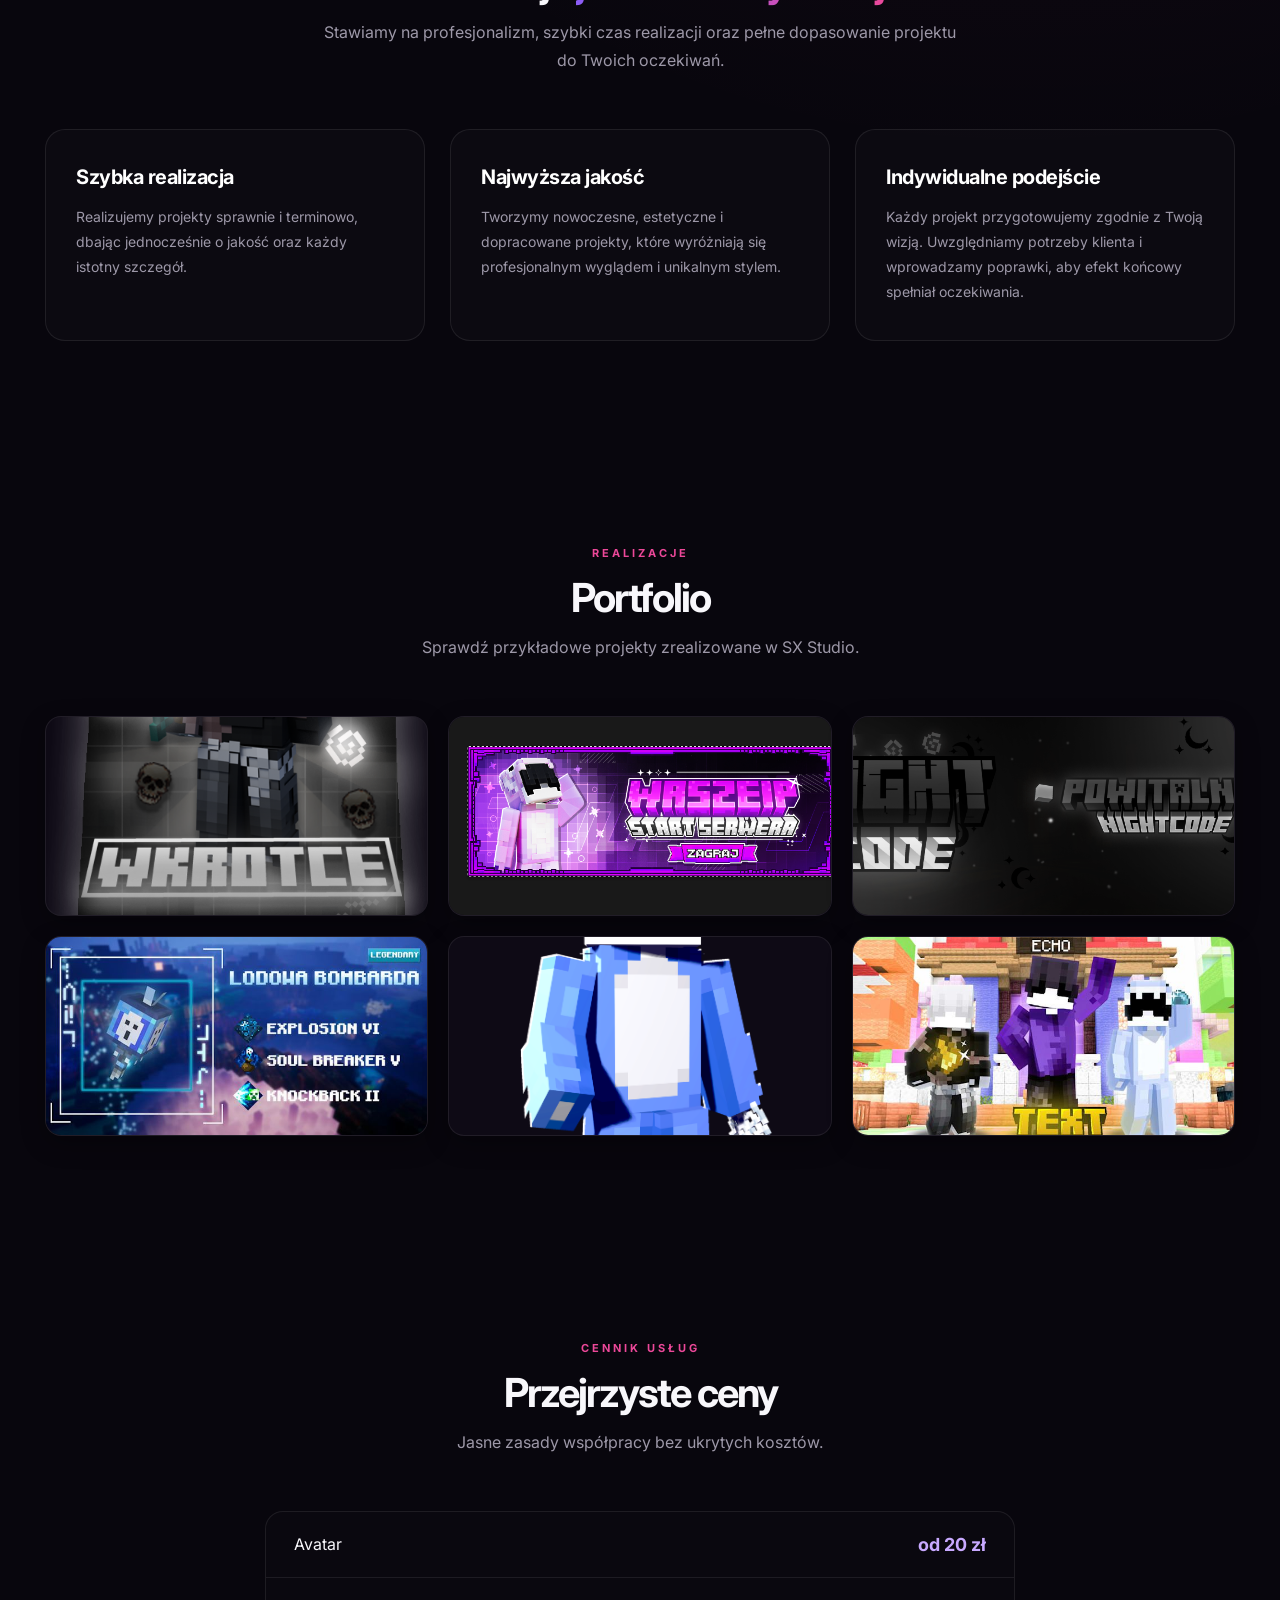
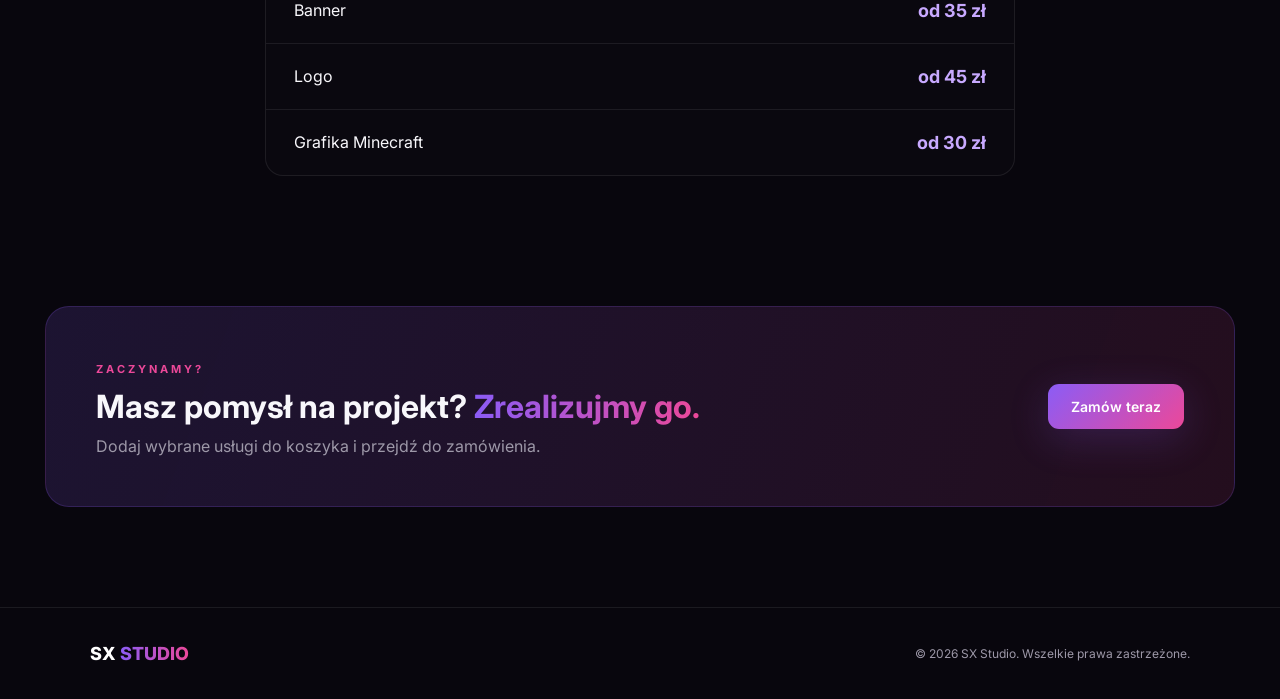
==== commit 50cbb994: "Update index.html" ====
--- a/index.html
+++ b/index.html
@@ -121,7 +121,7 @@
         </div>
     </section>
 
-    <!-- CENNIK -->
+   <!-- CENNIK -->
     <section class="section" id="pricing">
         <div class="section-header">
             <span>CENNIK USŁUG</span>
@@ -130,7 +130,34 @@
         </div>
 
         <div class="pricing" id="pricingList">
-            <!-- Generowane dynamicznie przez JS -->
+            <div class="price-row">
+                <div class="price-info">
+                    <strong>Avatar</strong>
+                    <p>Unikalny awatar na Discorda, YouTube lub social media</p>
+                </div>
+                <span class="price-val">od 20 zł</span>
+            </div>
+            <div class="price-row">
+                <div class="price-info">
+                    <strong>Banner</strong>
+                    <p>Profesjonalny banner pod Twój serwer lub kanał</p>
+                </div>
+                <span class="price-val">od 35 zł</span>
+            </div>
+            <div class="price-row">
+                <div class="price-info">
+                    <strong>Logo</strong>
+                    <p>Nowoczesna i niepowtarzalna identyfikacja wizualna</p>
+                </div>
+                <span class="price-val">od 45 zł</span>
+            </div>
+            <div class="price-row">
+                <div class="price-info">
+                    <strong>Grafika Minecraft</strong>
+                    <p>Miniaturki, grafiki przedmiotów lub GUI pod serwer</p>
+                </div>
+                <span class="price-val">od 30 zł</span>
+            </div>
         </div>
     </section>
 
--- a/style.css
+++ b/style.css
@@ -361,38 +361,41 @@
     border-color: transparent;
 }
 
-/* DLACZEGO MY - SEKCJA Kafelków */
+/* KAFELKI: DLACZEGO SX STUDIO (3 KOLUMNY OBOK SIEBIE) */
 .features-grid {
     display: grid;
     grid-template-columns: repeat(3, 1fr);
-    gap: 20px;
+    gap: 25px;
     margin-top: 40px;
 }
 
 .feature-box {
-    padding: 30px;
-    border-radius: 18px;
-    background: rgba(255, 255, 255, 0.025);
+    padding: 35px 30px;
+    border-radius: 20px;
+    background: rgba(255, 255, 255, 0.02);
     border: 1px solid var(--border);
-    transition: all .3s ease;
+    text-align: left;
+    transition: all .35s ease;
 }
 
 .feature-box:hover {
-    transform: translateY(-5px);
-    border-color: rgba(139, 92, 246, 0.35);
-    background: rgba(139, 92, 246, 0.05);
+    transform: translateY(-8px);
+    border-color: rgba(139, 92, 246, 0.4);
+    background: rgba(139, 92, 246, 0.04);
+    box-shadow: 0 15px 35px rgba(139, 92, 246, 0.1);
 }
 
 .feature-box h3 {
-    font-size: 18px;
-    margin-bottom: 12px;
-    color: white;
+    font-size: 20px;
+    margin-bottom: 15px;
+    color: white;
+    letter-spacing: -0.5px;
 }
 
 .feature-box p {
     color: var(--muted);
-    font-size: 13px;
-    line-height: 1.7;
+    font-size: 14px;
+    line-height: 1.8;
 }
 
 /* PORTFOLIO - 3 KOLUMNY */
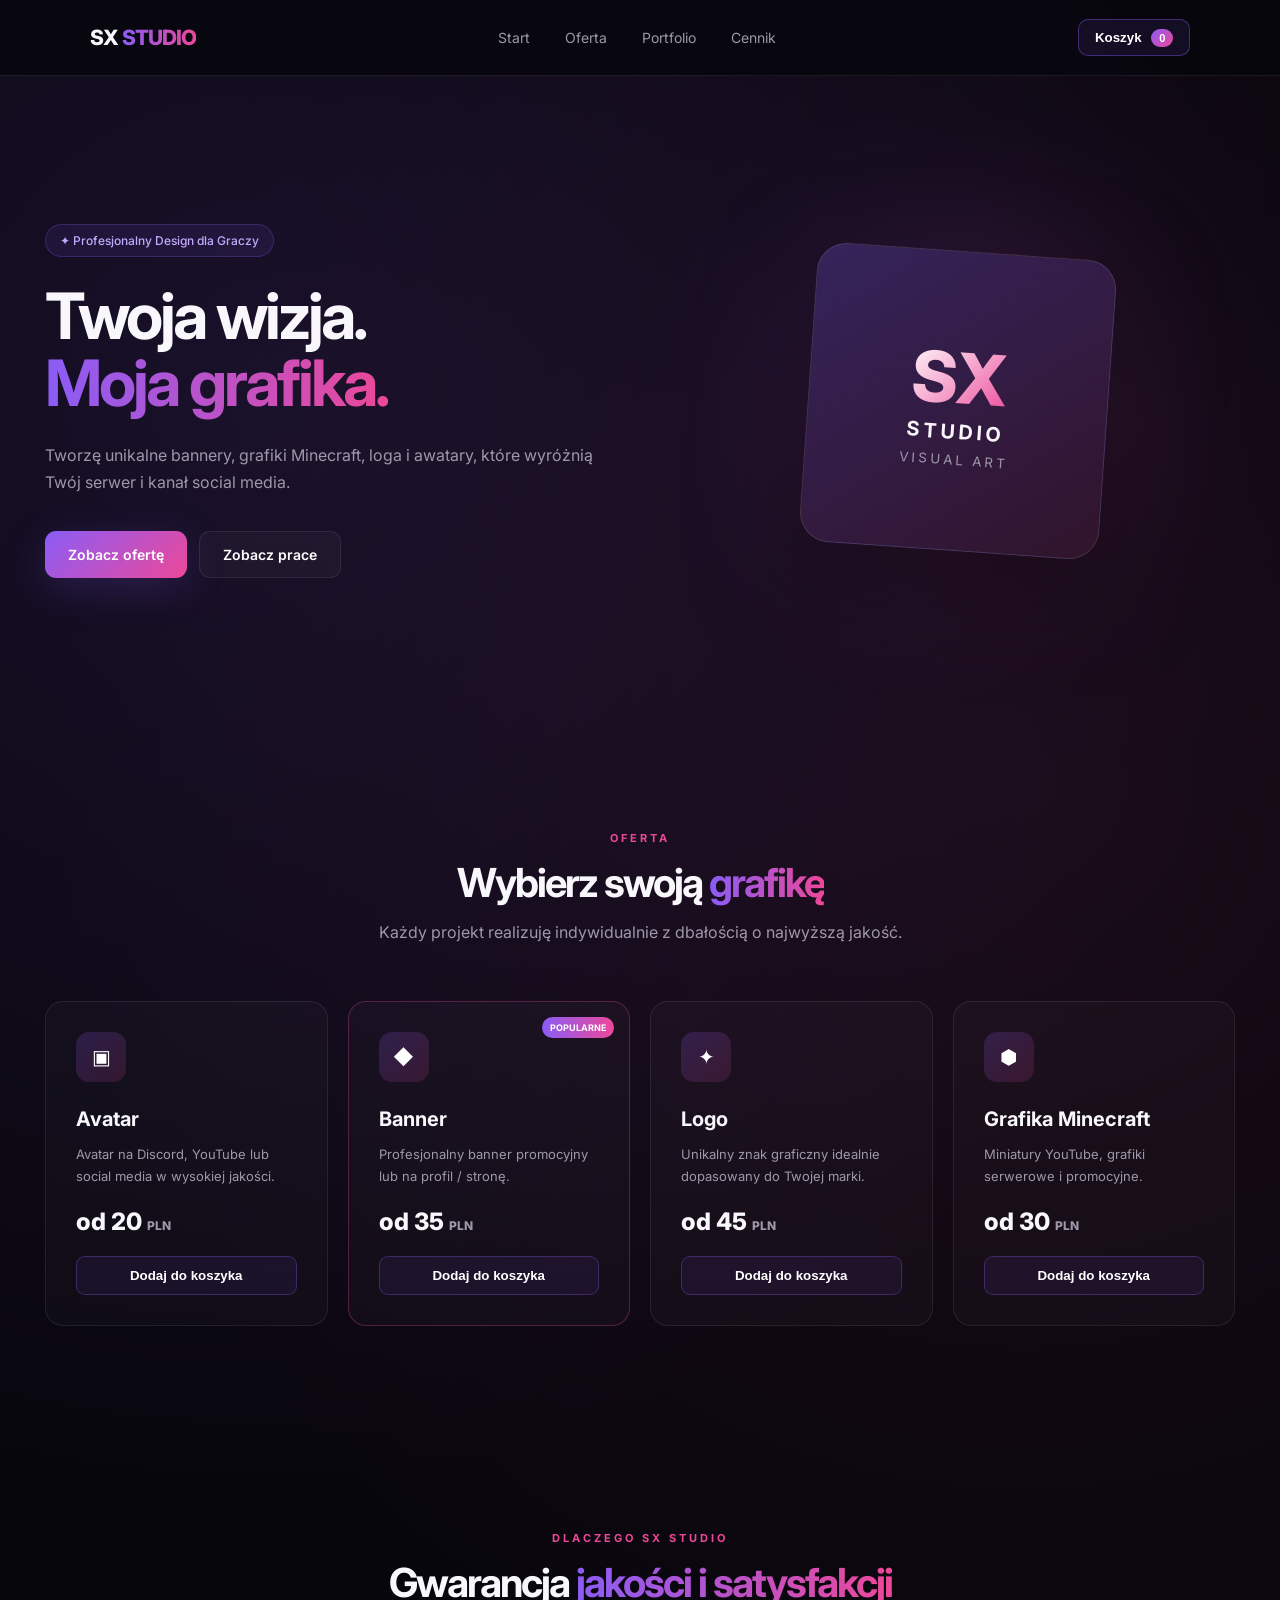
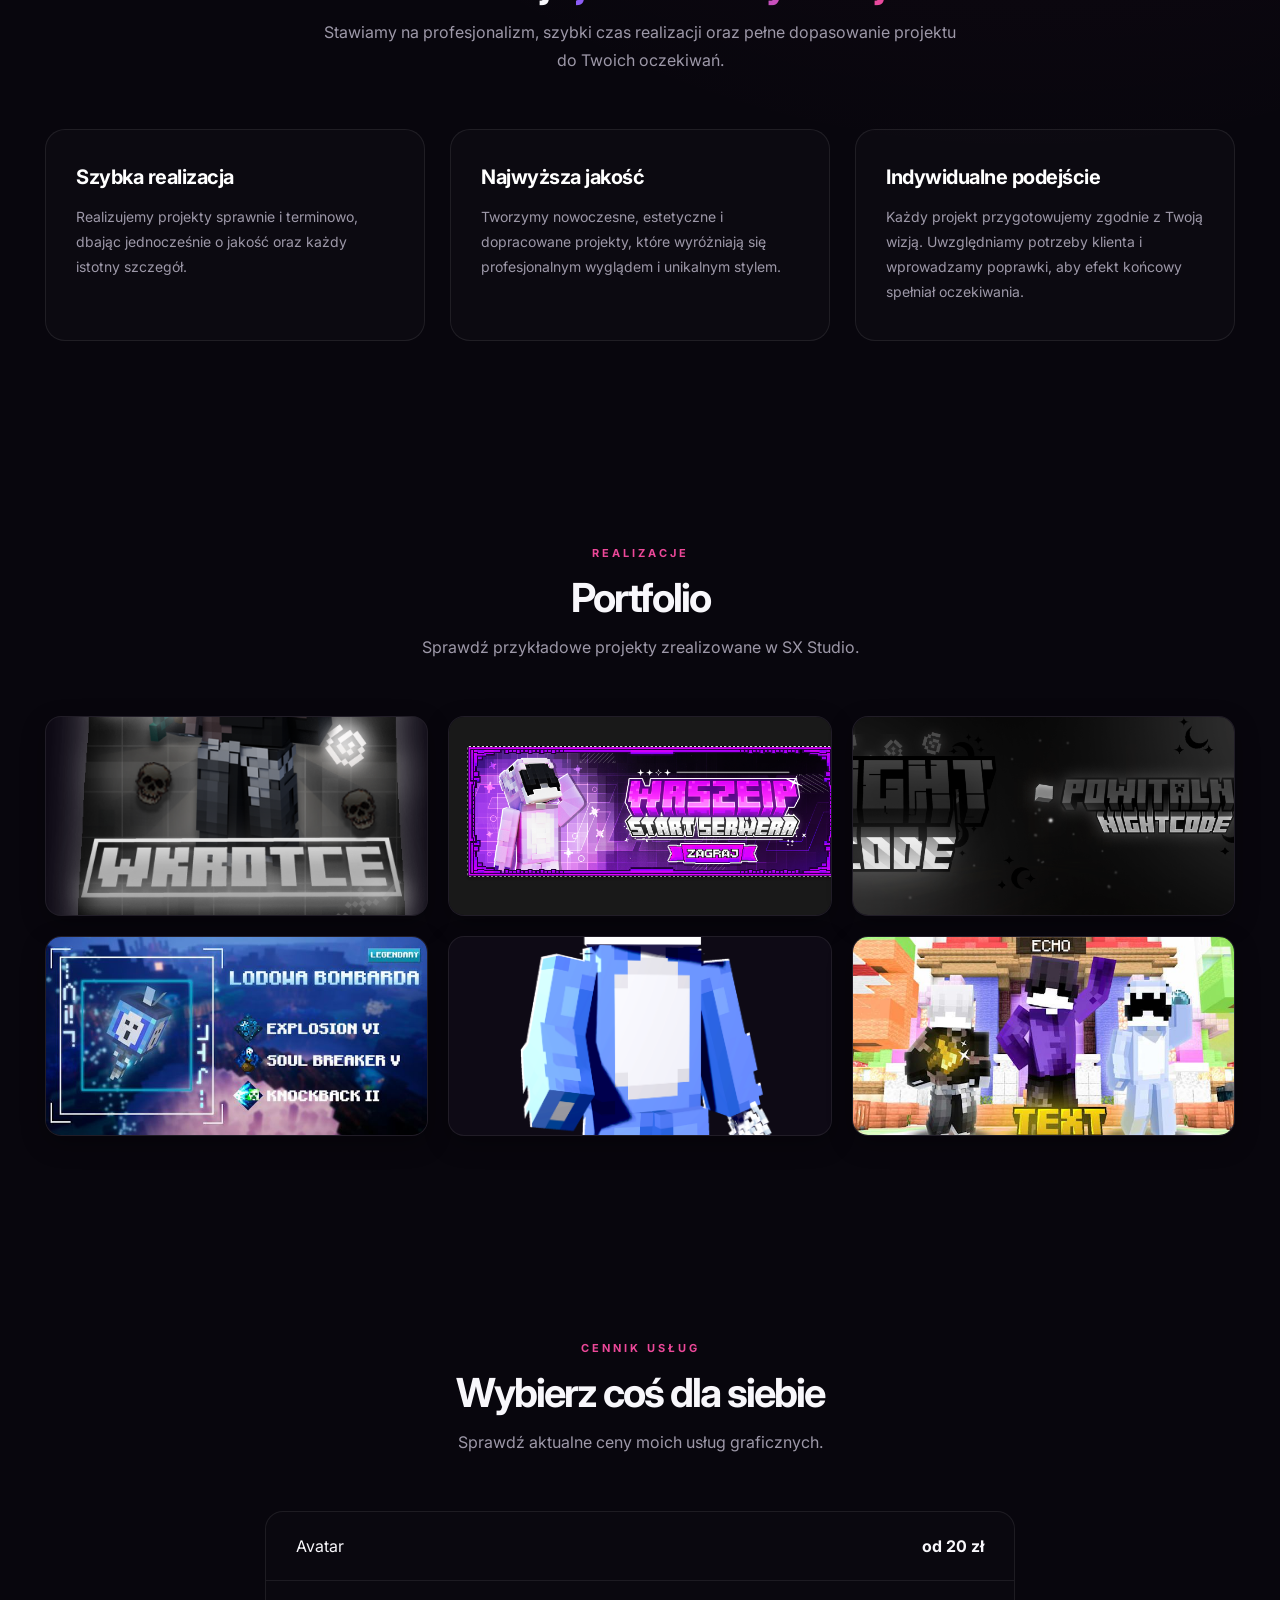
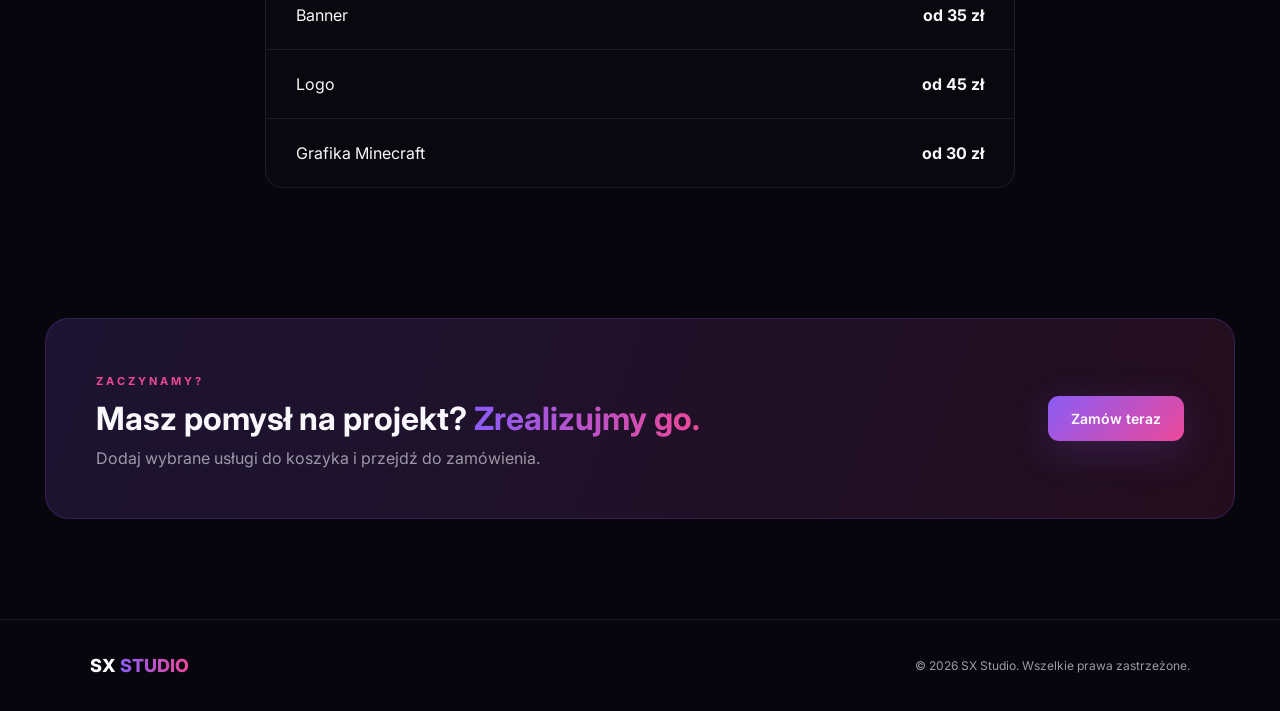
==== commit 18f34f56: "Update index.html" ====
--- a/index.html
+++ b/index.html
@@ -121,45 +121,52 @@
         </div>
     </section>
 
-   <!-- CENNIK -->
-    <section class="section" id="pricing">
-        <div class="section-header">
-            <span>CENNIK USŁUG</span>
-            <h2>Przejrzyste ceny</h2>
-            <p>Jasne zasady współpracy bez ukrytych kosztów.</p>
-        </div>
-
-        <div class="pricing" id="pricingList">
-            <div class="price-row">
-                <div class="price-info">
-                    <strong>Avatar</strong>
-                    <p>Unikalny awatar na Discorda, YouTube lub social media</p>
-                </div>
-                <span class="price-val">od 20 zł</span>
-            </div>
-            <div class="price-row">
-                <div class="price-info">
-                    <strong>Banner</strong>
-                    <p>Profesjonalny banner pod Twój serwer lub kanał</p>
-                </div>
-                <span class="price-val">od 35 zł</span>
-            </div>
-            <div class="price-row">
-                <div class="price-info">
-                    <strong>Logo</strong>
-                    <p>Nowoczesna i niepowtarzalna identyfikacja wizualna</p>
-                </div>
-                <span class="price-val">od 45 zł</span>
-            </div>
-            <div class="price-row">
-                <div class="price-info">
-                    <strong>Grafika Minecraft</strong>
-                    <p>Miniaturki, grafiki przedmiotów lub GUI pod serwer</p>
-                </div>
-                <span class="price-val">od 30 zł</span>
-            </div>
-        </div>
-    </section>
+  <!-- CENNIK -->
+<section class="section" id="pricing">
+    <div class="section-header">
+        <span>CENNIK USŁUG</span>
+        <h2>Wybierz coś dla siebie</h2>
+        <p>Sprawdź aktualne ceny moich usług graficznych.</p>
+    </div>
+
+    <div class="pricing" id="pricingList">
+        <div class="price-row">
+            <div class="price-info">
+                <strong>Render Postaci (Minecraft)</strong>
+                <p>Wysokiej jakości render postaci z Twoim skinem</p>
+            </div>
+            <span class="price-val">od 25 zł</span>
+        </div>
+        <div class="price-row">
+            <div class="price-info">
+                <strong>Banner Social Media</strong>
+                <p>Profesjonalne tło na YouTube, Twittera lub Twitcha</p>
+            </div>
+            <span class="price-val">od 40 zł</span>
+        </div>
+        <div class="price-row">
+            <div class="price-info">
+                <strong>Logo Serwerowe/Marki</strong>
+                <p>Unikalna identyfikacja wizualna Twojego projektu</p>
+            </div>
+            <span class="price-val">od 60 zł</span>
+        </div>
+        <div class="price-row">
+            <div class="price-info">
+                <strong>Miniaturka (Thumbnail)</strong>
+                <p>Efektowna grafika przyciągająca widzów na YT</p>
+            </div>
+            <span class="price-val">od 35 zł</span>
+        </div>
+        <div class="price-row">
+            <div class="price-info">
+                <strong>Grafika GUI / UI</strong>
+                <p>Interfejsy i elementy graficzne pod serwery MC</p>
+            </div>
+            <span class="price-val">od 50 zł</span>
+        </div>
+    </div>
+</section>
 
     <!-- CTA -->
     <section class="cta">
--- a/style.css
+++ b/style.css
@@ -504,6 +504,7 @@
     color: white;
 }
 
+/* CENNIK */
 .pricing {
     max-width: 750px;
     margin: auto;
@@ -517,17 +518,37 @@
     display: flex;
     align-items: center;
     justify-content: space-between;
-    padding: 22px 28px;
+    padding: 24px 30px;
     border-bottom: 1px solid var(--border);
+    transition: background 0.2s ease;
+}
+
+.price-row:hover {
+    background: rgba(139, 92, 246, 0.03);
 }
 
 .price-row:last-child {
     border-bottom: none;
 }
 
-.price-row strong {
+.price-info strong {
+    color: white;
+    font-size: 18px;
+    display: block;
+    margin-bottom: 4px;
+    letter-spacing: -0.3px;
+}
+
+.price-info p {
+    color: var(--muted);
+    font-size: 13px;
+}
+
+.price-val {
     color: #c8a9ff;
     font-size: 18px;
+    font-weight: 700;
+    white-space: nowrap;
 }
 
 .cta {
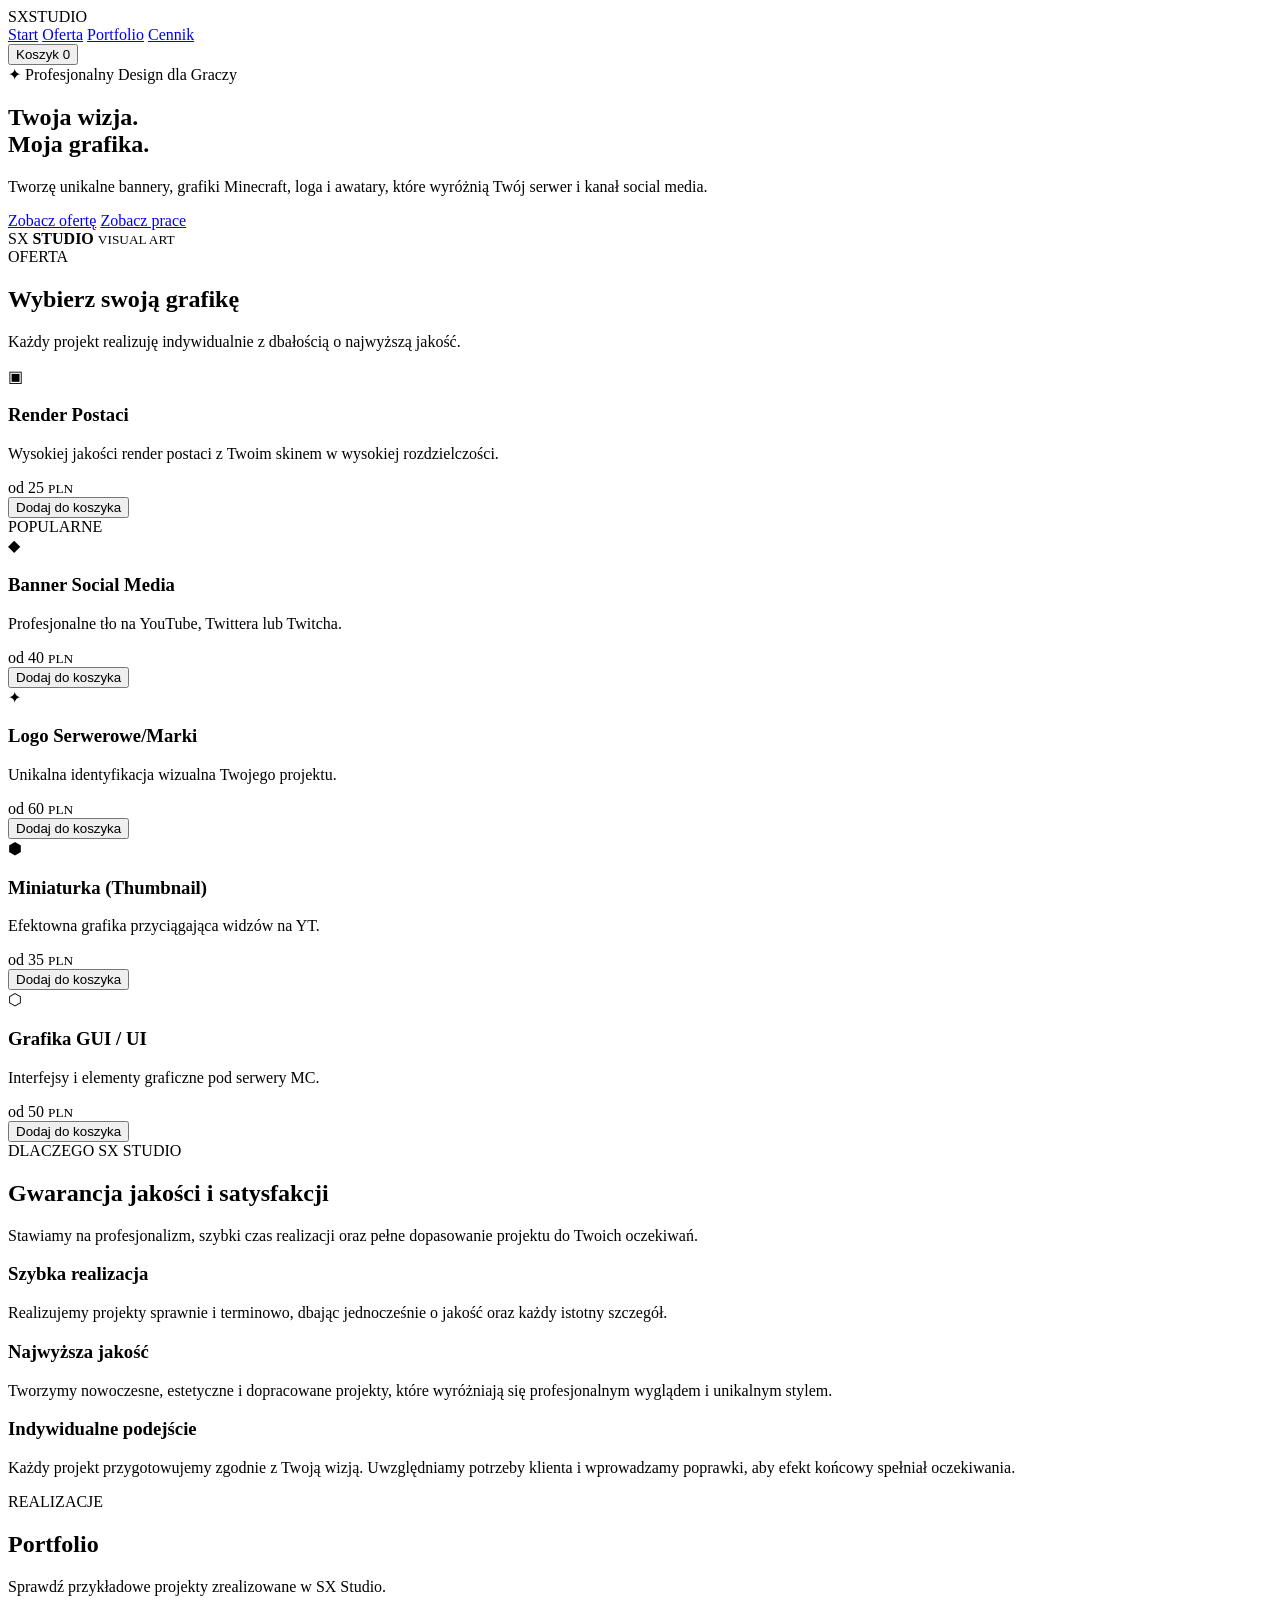
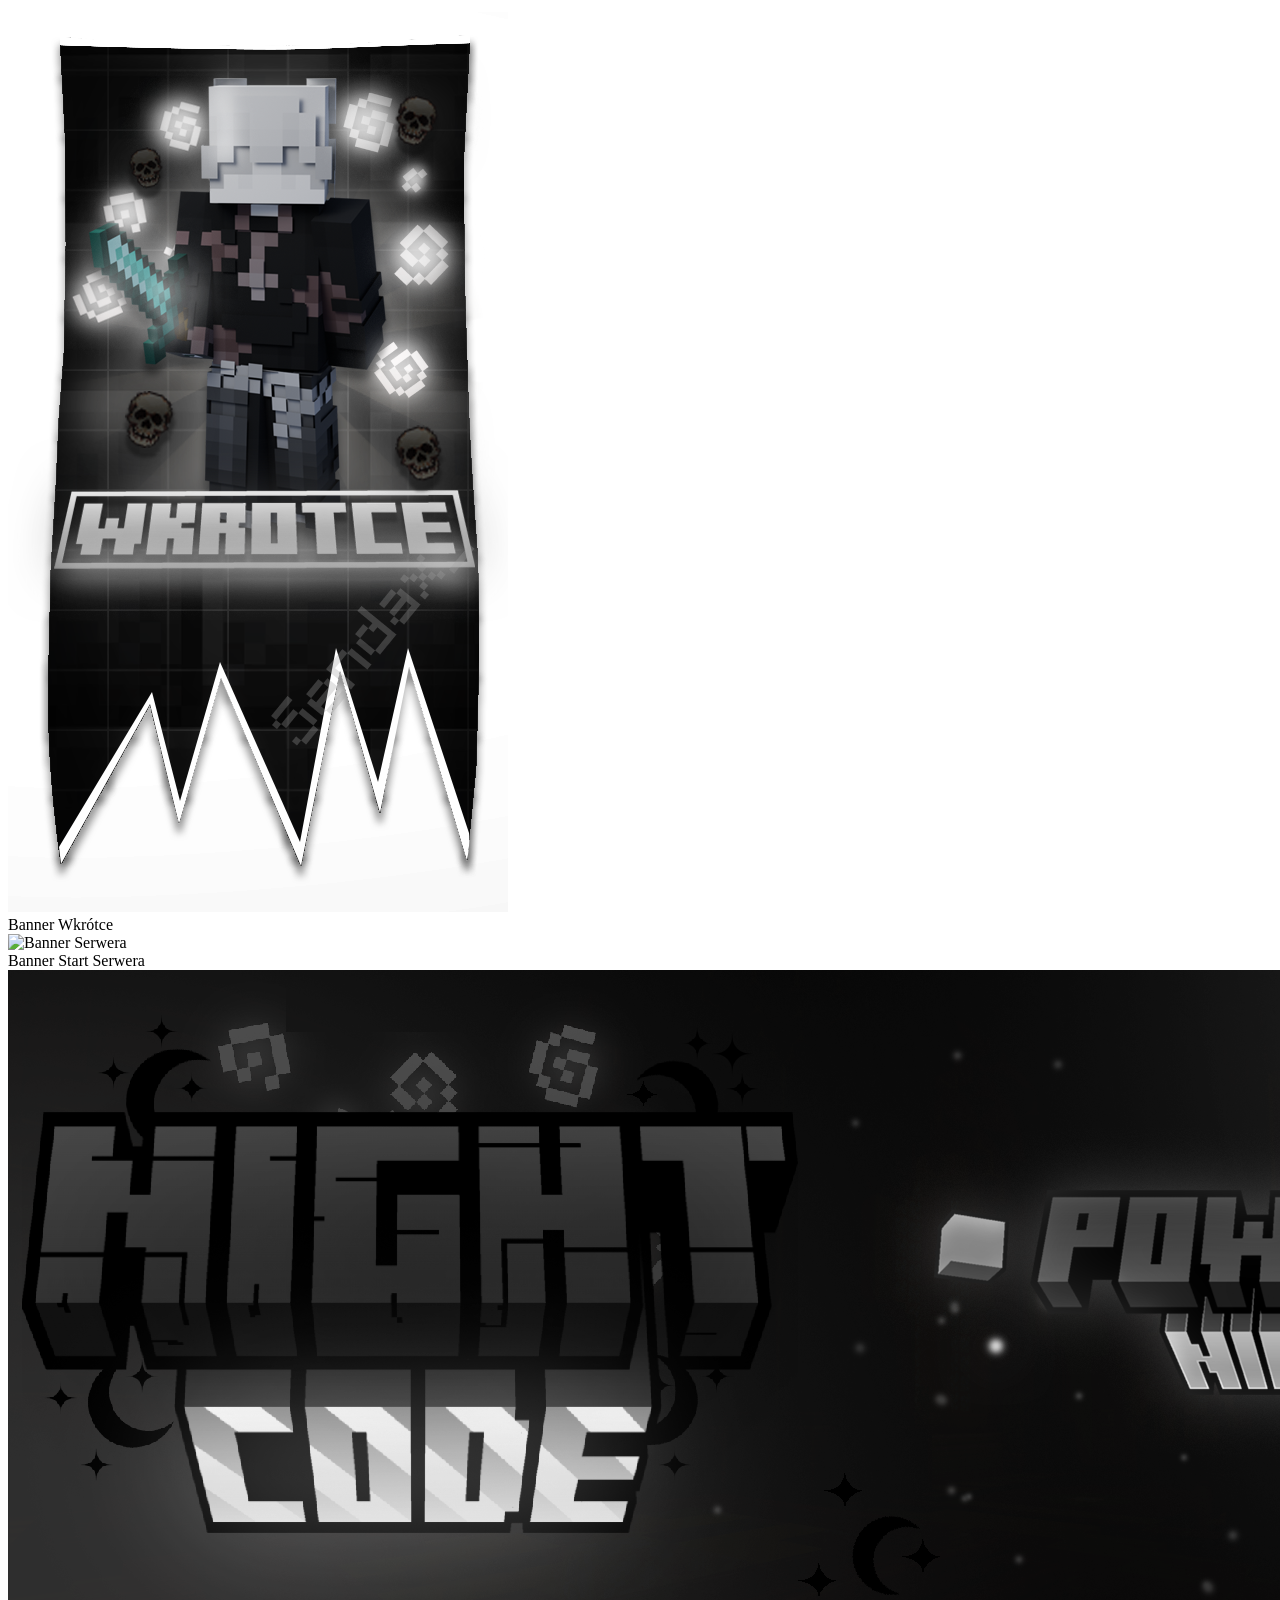
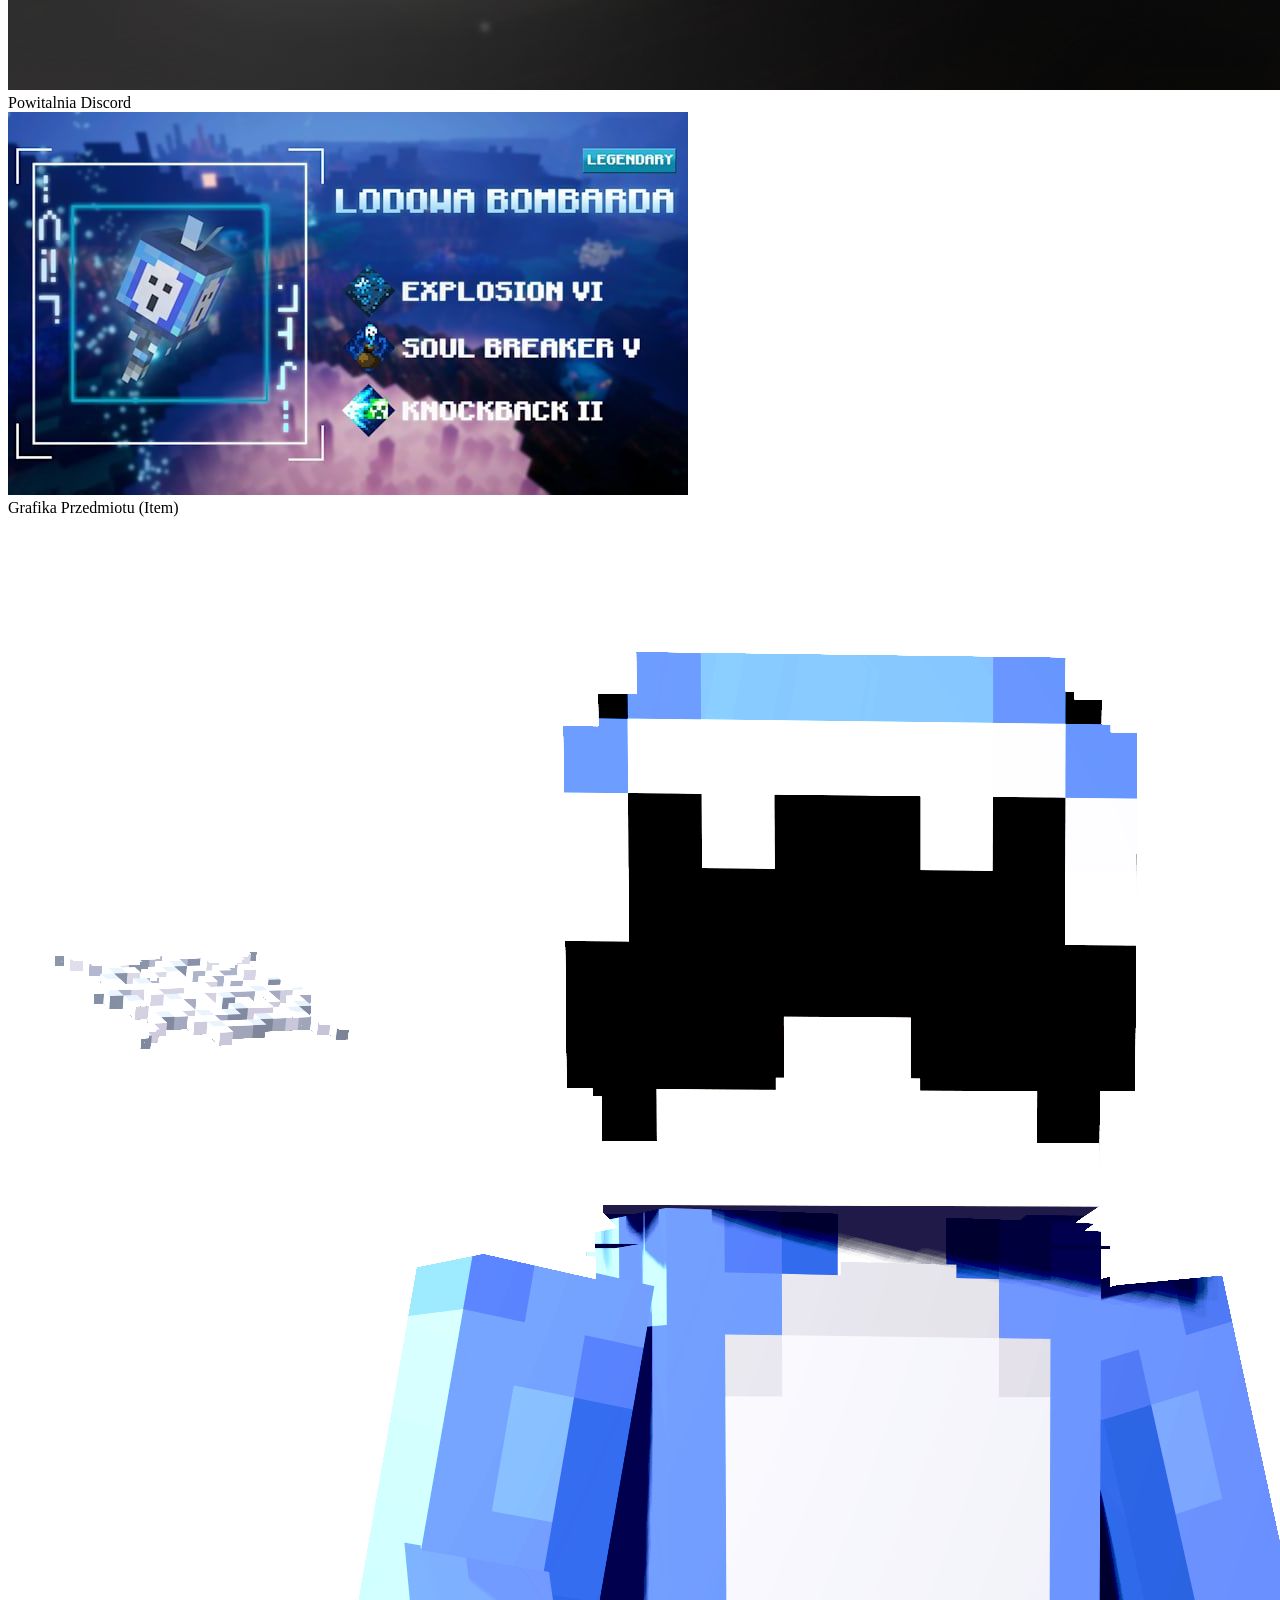
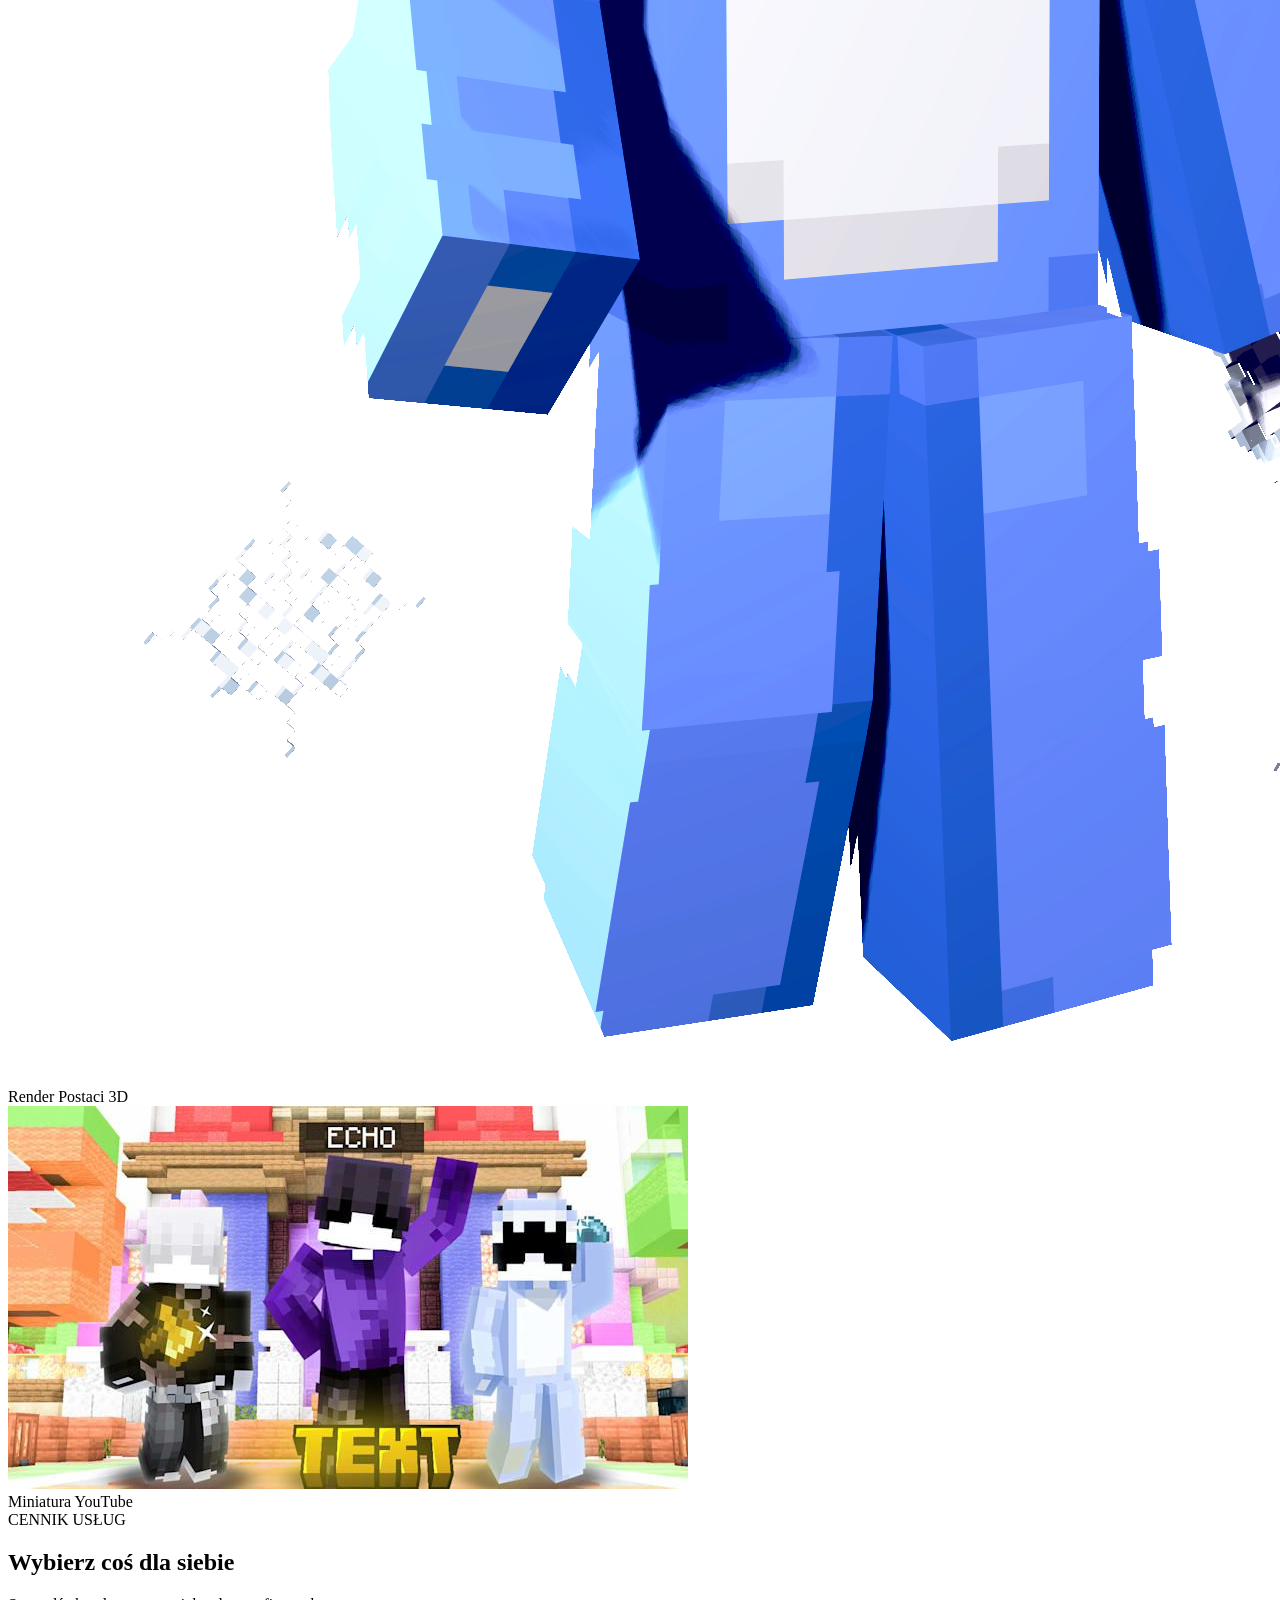
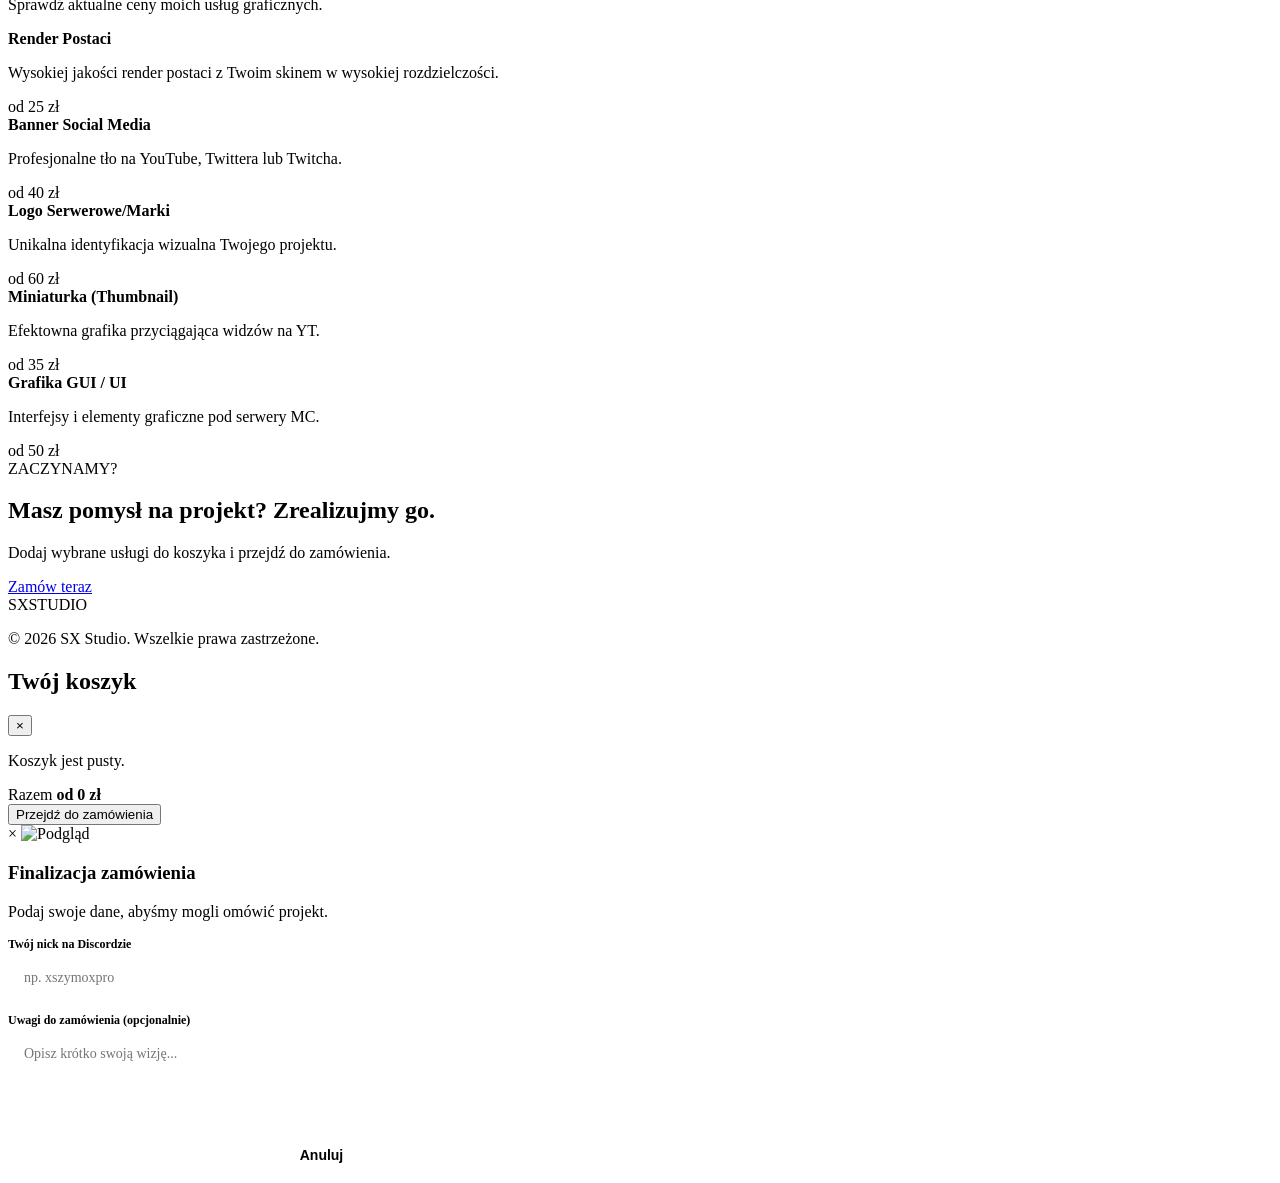
==== commit a0b96d28: "Update index.html" ====
--- a/index.html
+++ b/index.html
@@ -121,52 +121,52 @@
         </div>
     </section>
 
-  <!-- CENNIK -->
-<section class="section" id="pricing">
-    <div class="section-header">
-        <span>CENNIK USŁUG</span>
-        <h2>Wybierz coś dla siebie</h2>
-        <p>Sprawdź aktualne ceny moich usług graficznych.</p>
-    </div>
-
-    <div class="pricing" id="pricingList">
-        <div class="price-row">
-            <div class="price-info">
-                <strong>Render Postaci (Minecraft)</strong>
-                <p>Wysokiej jakości render postaci z Twoim skinem</p>
-            </div>
-            <span class="price-val">od 25 zł</span>
-        </div>
-        <div class="price-row">
-            <div class="price-info">
-                <strong>Banner Social Media</strong>
-                <p>Profesjonalne tło na YouTube, Twittera lub Twitcha</p>
-            </div>
-            <span class="price-val">od 40 zł</span>
-        </div>
-        <div class="price-row">
-            <div class="price-info">
-                <strong>Logo Serwerowe/Marki</strong>
-                <p>Unikalna identyfikacja wizualna Twojego projektu</p>
-            </div>
-            <span class="price-val">od 60 zł</span>
-        </div>
-        <div class="price-row">
-            <div class="price-info">
-                <strong>Miniaturka (Thumbnail)</strong>
-                <p>Efektowna grafika przyciągająca widzów na YT</p>
-            </div>
-            <span class="price-val">od 35 zł</span>
-        </div>
-        <div class="price-row">
-            <div class="price-info">
-                <strong>Grafika GUI / UI</strong>
-                <p>Interfejsy i elementy graficzne pod serwery MC</p>
-            </div>
-            <span class="price-val">od 50 zł</span>
-        </div>
-    </div>
-</section>
+    <!-- CENNIK -->
+    <section class="section" id="pricing">
+        <div class="section-header">
+            <span>CENNIK USŁUG</span>
+            <h2>Wybierz coś dla siebie</h2>
+            <p>Sprawdź aktualne ceny moich usług graficznych.</p>
+        </div>
+
+        <div class="pricing" id="pricingList">
+            <div class="price-row">
+                <div class="price-info">
+                    <strong>Render Postaci (Minecraft)</strong>
+                    <p>Wysokiej jakości render postaci z Twoim skinem</p>
+                </div>
+                <span class="price-val">od 25 zł</span>
+            </div>
+            <div class="price-row">
+                <div class="price-info">
+                    <strong>Banner Social Media</strong>
+                    <p>Profesjonalne tło na YouTube, Twittera lub Twitcha</p>
+                </div>
+                <span class="price-val">od 40 zł</span>
+            </div>
+            <div class="price-row">
+                <div class="price-info">
+                    <strong>Logo Serwerowe/Marki</strong>
+                    <p>Unikalna identyfikacja wizualna Twojego projektu</p>
+                </div>
+                <span class="price-val">od 60 zł</span>
+            </div>
+            <div class="price-row">
+                <div class="price-info">
+                    <strong>Miniaturka (Thumbnail)</strong>
+                    <p>Efektowna grafika przyciągająca widzów na YT</p>
+                </div>
+                <span class="price-val">od 35 zł</span>
+            </div>
+            <div class="price-row">
+                <div class="price-info">
+                    <strong>Grafika GUI / UI</strong>
+                    <p>Interfejsy i elementy graficzne pod serwery MC</p>
+                </div>
+                <span class="price-val">od 50 zł</span>
+            </div>
+        </div>
+    </section>
 
     <!-- CTA -->
     <section class="cta">
@@ -210,6 +210,32 @@
     <img id="lightboxImg" src="" alt="Podgląd">
 </div>
 
+<!-- KONTENER NA POWIADOMIENIA (TOASTY) W ROGU -->
+<div class="toast-container" id="toastContainer"></div>
+
+<!-- ANIMOWANY MODAL ZAMÓWIENIA -->
+<div class="checkout-modal-overlay" id="checkoutModal">
+    <div class="checkout-modal">
+        <h3>Finalizacja zamówienia</h3>
+        <p>Podaj swoje dane, abyśmy mogli omówić projekt.</p>
+        
+        <div class="form-group" style="margin-bottom: 15px;">
+            <label for="modalDiscord" style="display:block; font-size:12px; font-weight:600; margin-bottom:6px; color:var(--muted);">Twój nick na Discordzie</label>
+            <input type="text" id="modalDiscord" placeholder="np. xszymoxpro" style="width:100%; padding:12px 16px; background:rgba(255,255,255,0.03); border:1px solid var(--border); border-radius:10px; color:white; font-family:inherit; font-size:14px; outline:none;">
+        </div>
+        
+        <div class="form-group" style="margin-bottom: 15px;">
+            <label for="modalNotes" style="display:block; font-size:12px; font-weight:600; margin-bottom:6px; color:var(--muted);">Uwagi do zamówienia (opcjonalnie)</label>
+            <textarea id="modalNotes" rows="3" placeholder="Opisz krótko swoją wizję..." style="width:100%; padding:12px 16px; background:rgba(255,255,255,0.03); border:1px solid var(--border); border-radius:10px; color:white; font-family:inherit; font-size:14px; outline:none; resize:none;"></textarea>
+        </div>
+
+        <div style="display: flex; gap: 10px; margin-top: 25px;">
+            <button onclick="closeCheckoutModal()" style="flex:1; padding:12px; border-radius:10px; font-weight:600; cursor:pointer; font-size:14px; background:rgba(255,255,255,0.05); color:var(--muted); border:1px solid var(--border);">Anuluj</button>
+            <button onclick="submitOrder()" style="flex:1; padding:12px; border-radius:10px; font-weight:600; cursor:pointer; font-size:14px; background:linear-gradient(135deg, var(--purple), var(--pink)); color:white; border:none;">Potwierdź i wyślij</button>
+        </div>
+    </div>
+</div>
+
 <script src="script.js"></script>
 </body>
 </html>
--- a/style.css
+++ b/style.css
@@ -1,763 +1,241 @@
-@import url('https://fonts.googleapis.com/css2?family=Inter:wght@400;500;600;700;800&display=swap');
-
-:root {
-    --bg: #08060d;
-    --bg-light: #100b18;
-    --purple: #8b5cf6;
-    --pink: #ec4899;
-    --white: #ffffff;
-    --text: #f8f7fb;
-    --muted: #9d98a8;
-    --border: rgba(255, 255, 255, 0.08);
-}
-
-* {
-    margin: 0;
-    padding: 0;
-    box-sizing: border-box;
-}
-
-html {
-    scroll-behavior: smooth;
-}
-
-body {
-    font-family: "Inter", sans-serif;
-    background: radial-gradient(circle at 20% 10%, rgba(139, 92, 246, .12), transparent 30%),
-                radial-gradient(circle at 80% 20%, rgba(236, 72, 153, .08), transparent 30%),
-                var(--bg);
-    color: var(--text);
-    min-height: 100vh;
-}
-
-.navbar {
-    width: 100%;
-    height: 76px;
-    display: flex;
-    align-items: center;
-    justify-content: space-between;
-    padding: 0 7%;
-    border-bottom: 1px solid var(--border);
-    background: rgba(8, 6, 13, .85);
-    backdrop-filter: blur(15px);
-    position: sticky;
-    top: 0;
-    z-index: 100;
-}
-
-.logo {
-    font-size: 21px;
-    font-weight: 800;
-    letter-spacing: -1px;
-}
-
-.logo span, .footer-logo span {
-    background: linear-gradient(90deg, var(--purple), var(--pink));
-    -webkit-background-clip: text;
-    -webkit-text-fill-color: transparent;
-    margin-left: 4px;
-}
-
-.navbar nav {
-    display: flex;
-    gap: 35px;
-}
-
-.navbar nav a {
-    color: var(--muted);
-    text-decoration: none;
-    font-size: 14px;
-    transition: .2s;
-}
-
-.navbar nav a:hover {
-    color: white;
-}
-
-.cart-button {
-    border: 1px solid rgba(139, 92, 246, .4);
-    background: rgba(139, 92, 246, .1);
-    color: white;
-    padding: 10px 16px;
-    border-radius: 10px;
-    cursor: pointer;
-    transition: .2s;
-    font-weight: 600;
-}
-
-.cart-button:hover {
-    background: rgba(139, 92, 246, .2);
-}
-
-.cart-button span {
-    background: linear-gradient(135deg, var(--purple), var(--pink));
-    padding: 3px 8px;
-    border-radius: 20px;
-    margin-left: 6px;
-    font-size: 11px;
-}
-
-.hero {
-    max-width: 1250px;
-    min-height: 650px;
-    margin: auto;
-    padding: 100px 30px;
-    display: grid;
-    grid-template-columns: 1fr 1fr;
-    align-items: center;
-    gap: 80px;
-}
-
-.badge {
-    display: inline-block;
-    padding: 8px 14px;
-    border-radius: 30px;
-    background: rgba(139, 92, 246, .1);
-    border: 1px solid rgba(139, 92, 246, .25);
-    color: #c4aaff;
-    font-size: 12px;
-    margin-bottom: 25px;
-    font-weight: 500;
-}
-
-.hero h1 {
-    font-size: clamp(40px, 5vw, 70px);
-    line-height: 1.05;
-    letter-spacing: -3px;
-    margin-bottom: 25px;
-}
-
-.hero h1 span {
-    background: linear-gradient(90deg, var(--purple), var(--pink));
-    -webkit-background-clip: text;
-    -webkit-text-fill-color: transparent;
-}
-
-.hero p {
-    max-width: 560px;
-    color: var(--muted);
-    line-height: 1.7;
-    font-size: 16px;
-    margin-bottom: 35px;
-}
-
-.hero-buttons {
-    display: flex;
-    gap: 12px;
-}
-
-.btn {
-    display: inline-flex;
-    align-items: center;
-    justify-content: center;
-    padding: 14px 23px;
-    border-radius: 11px;
-    text-decoration: none;
-    font-size: 14px;
-    font-weight: 600;
-    transition: .25s;
-    cursor: pointer;
-}
-
-.btn.primary {
-    color: white;
-    background: linear-gradient(135deg, var(--purple), var(--pink));
-    box-shadow: 0 10px 40px rgba(139, 92, 246, .2);
-    border: none;
-}
-
-.btn.primary:hover {
-    transform: translateY(-2px);
-    box-shadow: 0 15px 50px rgba(236, 72, 153, .25);
-}
-
-.btn.secondary {
-    color: white;
-    border: 1px solid var(--border);
-    background: rgba(255,255,255,.03);
-}
-
-.btn.secondary:hover {
-    background: rgba(255,255,255,.07);
-}
-
-.hero-card {
-    position: relative;
-    height: 400px;
-    display: flex;
-    align-items: center;
-    justify-content: center;
-}
-
-.card-glow {
-    position: absolute;
-    width: 250px;
-    height: 250px;
-    background: linear-gradient(135deg, var(--purple), var(--pink));
-    filter: blur(90px);
-    opacity: .35;
-}
-
-.preview {
-    position: relative;
-    width: 300px;
-    height: 300px;
-    border-radius: 30px;
-    display: flex;
-    flex-direction: column;
-    align-items: center;
-    justify-content: center;
-    background: linear-gradient(145deg, rgba(139, 92, 246, .3), rgba(236, 72, 153, .15)), #100b18;
-    border: 1px solid rgba(255,255,255,.1);
-    box-shadow: 0 30px 100px rgba(0,0,0,.5);
-    transform: rotate(4deg);
-}
-
-.preview span {
-    font-size: 70px;
-    font-weight: 800;
-    background: linear-gradient(135deg, white, var(--pink));
-    -webkit-background-clip: text;
-    -webkit-text-fill-color: transparent;
-}
-
-.preview strong {
-    font-size: 20px;
-    letter-spacing: 4px;
-}
-
-.preview small {
-    color: var(--muted);
-    margin-top: 8px;
-    letter-spacing: 3px;
-}
-
-.section {
-    max-width: 1250px;
-    margin: auto;
-    padding: 100px 30px;
-}
-
-.section-header {
-    text-align: center;
-    max-width: 650px;
-    margin: 0 auto 55px;
-}
-
-.section-header > span {
-    color: var(--pink);
-    font-size: 11px;
-    font-weight: 700;
-    letter-spacing: 3px;
-}
-
-.section-header h2 {
-    font-size: 40px;
-    margin: 12px 0;
-    letter-spacing: -2px;
-}
-
-.section-header h2 strong {
-    background: linear-gradient(90deg, var(--purple), var(--pink));
-    -webkit-background-clip: text;
-    -webkit-text-fill-color: transparent;
-}
-
-.section-header p {
-    color: var(--muted);
-    line-height: 1.7;
-}
-
-.products {
-    display: grid;
-    grid-template-columns: repeat(4, 1fr);
-    gap: 20px;
-}
-
-.product {
-    position: relative;
-    padding: 30px;
-    border-radius: 18px;
-    background: rgba(255,255,255,.025);
-    border: 1px solid var(--border);
-    transition: all .3s ease;
-    display: flex;
-    flex-direction: column;
-}
-
-.product:hover {
-    transform: translateY(-6px);
-    border-color: rgba(139, 92, 246, .35);
-    background: rgba(139, 92, 246, .05);
-}
-
-.product.featured {
-    border-color: rgba(236, 72, 153, .3);
-}
-
-.popular {
-    position: absolute;
-    top: 15px;
-    right: 15px;
-    font-size: 9px;
-    font-weight: 700;
-    padding: 5px 8px;
-    border-radius: 20px;
-    background: linear-gradient(90deg, var(--purple), var(--pink));
-    color: white;
-}
-
-.product-icon {
-    width: 50px;
-    height: 50px;
-    display: flex;
-    align-items: center;
-    justify-content: center;
-    border-radius: 13px;
-    font-size: 20px;
-    background: linear-gradient(135deg, rgba(139,92,246,.2), rgba(236,72,153,.15));
-    color: white;
-    margin-bottom: 25px;
-}
-
-.product h3 {
-    font-size: 20px;
-    margin-bottom: 12px;
-}
-
-.product p {
-    color: var(--muted);
-    font-size: 13px;
-    line-height: 1.7;
-    flex-grow: 1;
-    margin-bottom: 20px;
-}
-
-.price {
-    font-size: 24px;
-    font-weight: 800;
-    margin-bottom: 20px;
-}
-
-.price small {
-    font-size: 12px;
-    color: var(--muted);
-}
-
-.product button {
-    width: 100%;
-    border: 1px solid rgba(139,92,246,.3);
-    background: rgba(139,92,246,.08);
-    color: white;
-    padding: 11px;
-    border-radius: 9px;
-    cursor: pointer;
-    transition: .2s;
-    font-weight: 600;
-}
-
-.product button:hover {
-    background: linear-gradient(90deg, var(--purple), var(--pink));
-    border-color: transparent;
-}
-
-/* KAFELKI: DLACZEGO SX STUDIO (3 KOLUMNY OBOK SIEBIE) */
-.features-grid {
-    display: grid;
-    grid-template-columns: repeat(3, 1fr);
-    gap: 25px;
-    margin-top: 40px;
-}
-
-.feature-box {
-    padding: 35px 30px;
-    border-radius: 20px;
-    background: rgba(255, 255, 255, 0.02);
-    border: 1px solid var(--border);
-    text-align: left;
-    transition: all .35s ease;
-}
-
-.feature-box:hover {
-    transform: translateY(-8px);
-    border-color: rgba(139, 92, 246, 0.4);
-    background: rgba(139, 92, 246, 0.04);
-    box-shadow: 0 15px 35px rgba(139, 92, 246, 0.1);
-}
-
-.feature-box h3 {
-    font-size: 20px;
-    margin-bottom: 15px;
-    color: white;
-    letter-spacing: -0.5px;
-}
-
-.feature-box p {
-    color: var(--muted);
-    font-size: 14px;
-    line-height: 1.8;
-}
-
-/* PORTFOLIO - 3 KOLUMNY */
-.portfolio {
-    display: grid;
-    grid-template-columns: repeat(3, 1fr);
-    gap: 20px;
-}
-
-.portfolio-item {
-    position: relative;
-    height: 200px;
-    border-radius: 16px;
-    overflow: hidden;
-    border: 1px solid var(--border);
-    cursor: pointer;
-    background: #0e0a15;
-    box-shadow: 0 8px 25px rgba(0,0,0,0.3);
-    transition: all 0.4s cubic-bezier(0.165, 0.84, 0.44, 1);
-}
-
-.portfolio-item img {
-    width: 100%;
-    height: 100%;
-    object-fit: cover;
-    transition: transform 0.6s cubic-bezier(0.165, 0.84, 0.44, 1);
-}
-
-.portfolio-overlay {
-    position: absolute;
-    inset: 0;
-    background: linear-gradient(to top, rgba(8, 6, 13, 0.9) 0%, rgba(8, 6, 13, 0.4) 100%);
-    display: flex;
-    align-items: center;
-    justify-content: center;
-    opacity: 0;
-    backdrop-filter: blur(3px);
-    transition: opacity 0.35s ease;
-}
-
-.portfolio-overlay span {
-    font-size: 14px;
-    font-weight: 700;
-    color: white;
-    letter-spacing: 1px;
-    text-align: center;
-    padding: 0 15px;
-    transform: translateY(15px);
-    transition: transform 0.35s cubic-bezier(0.165, 0.84, 0.44, 1);
-}
-
-.portfolio-item:hover {
-    transform: translateY(-6px);
-    border-color: rgba(139, 92, 246, 0.5);
-    box-shadow: 0 15px 35px rgba(139, 92, 246, 0.15);
-}
-
-.portfolio-item:hover img {
-    transform: scale(1.1);
-}
-
-.portfolio-item:hover .portfolio-overlay {
-    opacity: 1;
-}
-
-.portfolio-item:hover .portfolio-overlay span {
-    transform: translateY(0);
-}
-
-/* LIGHTBOX */
-.lightbox {
-    position: fixed;
-    inset: 0;
-    background: rgba(5, 4, 8, 0.92);
-    backdrop-filter: blur(8px);
-    display: none;
-    align-items: center;
-    justify-content: center;
-    z-index: 1000;
-    padding: 30px;
-}
-
-.lightbox.active {
-    display: flex;
-}
-
-.lightbox img {
-    max-width: 90%;
-    max-height: 85vh;
-    border-radius: 16px;
-    box-shadow: 0 25px 60px rgba(0,0,0,0.8);
-    border: 1px solid rgba(255,255,255,0.1);
-}
-
-.lightbox-close {
-    position: absolute;
-    top: 25px;
-    right: 35px;
-    font-size: 45px;
-    color: var(--muted);
-    cursor: pointer;
-    transition: color .2s;
-}
-
-.lightbox-close:hover {
-    color: white;
-}
-
-/* CENNIK */
-.pricing {
-    max-width: 750px;
-    margin: auto;
-    border: 1px solid var(--border);
-    border-radius: 18px;
-    overflow: hidden;
-    background: rgba(255,255,255,.01);
-}
-
-.price-row {
-    display: flex;
-    align-items: center;
-    justify-content: space-between;
-    padding: 24px 30px;
-    border-bottom: 1px solid var(--border);
-    transition: background 0.2s ease;
-}
-
-.price-row:hover {
-    background: rgba(139, 92, 246, 0.03);
-}
-
-.price-row:last-child {
-    border-bottom: none;
-}
-
-.price-info strong {
-    color: white;
-    font-size: 18px;
-    display: block;
-    margin-bottom: 4px;
-    letter-spacing: -0.3px;
-}
-
-.price-info p {
-    color: var(--muted);
-    font-size: 13px;
-}
-
-.price-val {
-    color: #c8a9ff;
-    font-size: 18px;
-    font-weight: 700;
-    white-space: nowrap;
-}
-
-.cta {
-    max-width: 1190px;
-    margin: 30px auto 100px;
-    padding: 50px;
-    border-radius: 24px;
-    display: flex;
-    align-items: center;
-    justify-content: space-between;
-    gap: 30px;
-    background: linear-gradient(110deg, rgba(139,92,246,.16), rgba(236,72,153,.12));
-    border: 1px solid rgba(139,92,246,.2);
-}
-
-.cta span {
-    color: var(--pink);
-    font-size: 11px;
-    font-weight: 700;
-    letter-spacing: 3px;
-}
-
-.cta h2 {
-    font-size: 32px;
-    margin: 10px 0;
-}
-
-.cta h2 strong {
-    background: linear-gradient(90deg, var(--purple), var(--pink));
-    -webkit-background-clip: text;
-    -webkit-text-fill-color: transparent;
-}
-
-.cta p {
-    color: var(--muted);
-}
-
-footer {
-    border-top: 1px solid var(--border);
-    padding: 35px 7%;
-    display: flex;
-    justify-content: space-between;
-    align-items: center;
-    color: var(--muted);
-    font-size: 12px;
-}
-
-.footer-logo {
-    color: white;
-    font-size: 18px;
-    font-weight: 800;
-}
-
-.cart-overlay {
-    position: fixed;
-    inset: 0;
-    background: rgba(0,0,0,.65);
-    backdrop-filter: blur(5px);
-    display: none;
-    justify-content: flex-end;
-    z-index: 500;
-}
-
-.cart-overlay.active {
-    display: flex;
-}
-
-.cart {
-    width: min(420px, 100%);
-    height: 100%;
-    background: #0d0913;
-    border-left: 1px solid var(--border);
-    padding: 30px;
-    display: flex;
-    flex-direction: column;
-}
-
-.cart-header {
-    display: flex;
-    align-items: center;
-    justify-content: space-between;
-    padding-bottom: 25px;
-    border-bottom: 1px solid var(--border);
-}
-
-.cart-header h2 {
-    font-size: 22px;
-}
-
-.cart-header button {
-    border: none;
-    background: transparent;
-    color: white;
-    font-size: 30px;
-    cursor: pointer;
-}
-
-.cart-items {
-    flex: 1;
-    overflow-y: auto;
-    padding: 20px 0;
-}
-
-.empty {
-    text-align: center;
-    color: var(--muted);
-    padding-top: 50px;
-}
-
-.cart-item {
-    display: flex;
-    align-items: center;
-    justify-content: space-between;
-    padding: 16px;
-    margin-bottom: 10px;
-    border-radius: 12px;
-    background: rgba(255,255,255,.04);
-}
-
-.cart-item-info strong {
-    display: block;
-    margin-bottom: 4px;
-}
-
-.cart-item-info span {
-    color: var(--muted);
-    font-size: 12px;
-}
-
-.remove {
-    border: none;
-    background: rgba(236,72,153,.1);
-    color: #ff72b4;
-    padding: 6px 10px;
-    border-radius: 6px;
-    cursor: pointer;
-    font-size: 12px;
-}
-
-.cart-bottom {
-    border-top: 1px solid var(--border);
-    padding-top: 20px;
-}
-
-.total {
-    display: flex;
-    justify-content: space-between;
-    margin-bottom: 18px;
-    font-size: 18px;
-}
-
-.total strong {
-    font-size: 22px;
-}
-
-.checkout {
-    width: 100%;
-    border: none;
-    padding: 14px;
-    border-radius: 10px;
-    background: linear-gradient(90deg, var(--purple), var(--pink));
-    color: white;
-    font-weight: 700;
-    cursor: pointer;
-    transition: opacity .2s;
-}
-
-.checkout:hover {
-    opacity: 0.9;
-}
-
-@media (max-width: 1000px) {
-    .products {
-        grid-template-columns: repeat(2, 1fr);
-    }
-    .portfolio, .features-grid {
-        grid-template-columns: repeat(2, 1fr);
-    }
-    .hero {
-        grid-template-columns: 1fr;
-        text-align: center;
-        gap: 40px;
-    }
-    .hero p {
-        margin: 0 auto 35px;
-    }
-    .hero-buttons {
-        justify-content: center;
-    }
-}
-
-@media (max-width: 700px) {
-    .navbar nav {
-        display: none;
-    }
-    .hero h1 {
-        font-size: 38px;
-    }
-    .products, .portfolio, .features-grid {
-        grid-template-columns: 1fr;
-    }
-    .cta {
-        flex-direction: column;
-        align-items: flex-start;
-        padding: 30px;
-    }
-    footer {
-        flex-direction: column;
-        gap: 10px;
-        text-align: center;
-    }
-}
+<!DOCTYPE html>
+<html lang="pl">
+<head>
+    <meta charset="UTF-8">
+    <meta name="viewport" content="width=device-width, initial-scale=1.0">
+    <title>SX Studio — Profesjonalne Grafiki</title>
+    <meta name="description" content="Nowoczesne grafiki na zamówienie. Bannery, avatary, loga i projekty dla graczy i serwerów Minecraft.">
+    <link rel="stylesheet" href="style.css">
+</head>
+<body>
+
+<header class="navbar">
+    <div class="logo">
+        SX<span>STUDIO</span>
+    </div>
+
+    <nav>
+        <a href="#home">Start</a>
+        <a href="#offer">Oferta</a>
+        <a href="#portfolio">Portfolio</a>
+        <a href="#pricing">Cennik</a>
+    </nav>
+
+    <button class="cart-button" onclick="toggleCart()">
+        Koszyk
+        <span id="cartCount">0</span>
+    </button>
+</header>
+
+<main>
+    <!-- HERO -->
+    <section class="hero" id="home">
+        <div class="hero-content">
+            <div class="badge">✦ Profesjonalny Design dla Graczy</div>
+            <h1>Twoja wizja. <br><span>Moja grafika.</span></h1>
+            <p>Tworzę unikalne bannery, grafiki Minecraft, loga i awatary, które wyróżnią Twój serwer i kanał social media.</p>
+            <div class="hero-buttons">
+                <a href="#offer" class="btn primary">Zobacz ofertę</a>
+                <a href="#portfolio" class="btn secondary">Zobacz prace</a>
+            </div>
+        </div>
+        <div class="hero-card">
+            <div class="card-glow"></div>
+            <div class="preview">
+                <span>SX</span>
+                <strong>STUDIO</strong>
+                <small>VISUAL ART</small>
+            </div>
+        </div>
+    </section>
+
+    <!-- OFERTA -->
+    <section class="section" id="offer">
+        <div class="section-header">
+            <span>OFERTA</span>
+            <h2>Wybierz swoją <strong>grafikę</strong></h2>
+            <p>Każdy projekt realizuję indywidualnie z dbałością o najwyższą jakość.</p>
+        </div>
+
+        <div class="products" id="productsGrid">
+            <!-- Generowane dynamicznie przez JS -->
+        </div>
+    </section>
+
+    <!-- DLACZEGO MY -->
+    <section class="section features-section">
+        <div class="section-header">
+            <span>DLACZEGO SX STUDIO</span>
+            <h2>Gwarancja <strong>jakości i satysfakcji</strong></h2>
+            <p>Stawiamy na profesjonalizm, szybki czas realizacji oraz pełne dopasowanie projektu do Twoich oczekiwań.</p>
+        </div>
+        <div class="features-grid">
+            <div class="feature-box">
+                <h3>Szybka realizacja</h3>
+                <p>Realizujemy projekty sprawnie i terminowo, dbając jednocześnie o jakość oraz każdy istotny szczegół.</p>
+            </div>
+            <div class="feature-box">
+                <h3>Najwyższa jakość</h3>
+                <p>Tworzymy nowoczesne, estetyczne i dopracowane projekty, które wyróżniają się profesjonalnym wyglądem i unikalnym stylem.</p>
+            </div>
+            <div class="feature-box">
+                <h3>Indywidualne podejście</h3>
+                <p>Każdy projekt przygotowujemy zgodnie z Twoją wizją. Uwzględniamy potrzeby klienta i wprowadzamy poprawki, aby efekt końcowy spełniał oczekiwania.</p>
+            </div>
+        </div>
+    </section>
+
+    <!-- PORTFOLIO -->
+    <section class="section" id="portfolio">
+        <div class="section-header">
+            <span>REALIZACJE</span>
+            <h2>Portfolio</h2>
+            <p>Sprawdź przykładowe projekty zrealizowane w SX Studio.</p>
+        </div>
+
+        <div class="portfolio" id="portfolioGrid">
+            <div class="portfolio-item" onclick="openLightbox('banner_inny_napis.png')">
+                <img src="banner_inny_napis.png" alt="Banner Minecraft">
+                <div class="portfolio-overlay"><span>Banner Wkrótce</span></div>
+            </div>
+            <div class="portfolio-item" onclick="openLightbox('image.png')">
+                <img src="image.png" alt="Banner Serwera">
+                <div class="portfolio-overlay"><span>Banner Start Serwera</span></div>
+            </div>
+            <div class="portfolio-item" onclick="openLightbox('Powitalnia.png')">
+                <img src="Powitalnia.png" alt="Grafika Discord">
+                <div class="portfolio-overlay"><span>Powitalnia Discord</span></div>
+            </div>
+            <div class="portfolio-item" onclick="openLightbox('design-minecraft-thumbnail-for-you_2.jpg')">
+                <img src="design-minecraft-thumbnail-for-you_2.jpg" alt="Grafika Itemu">
+                <div class="portfolio-overlay"><span>Grafika Przedmiotu (Item)</span></div>
+            </div>
+            <div class="portfolio-item" onclick="openLightbox('render.png')">
+                <img src="render.png" alt="Render Postaci">
+                <div class="portfolio-overlay"><span>Render Postaci 3D</span></div>
+            </div>
+            <div class="portfolio-item" onclick="openLightbox('design-minecraft-thumbnail-for-you.jpg')">
+                <img src="design-minecraft-thumbnail-for-you.jpg" alt="Miniatura YouTube">
+                <div class="portfolio-overlay"><span>Miniatura YouTube</span></div>
+            </div>
+        </div>
+    </section>
+
+    <!-- CENNIK -->
+    <section class="section" id="pricing">
+        <div class="section-header">
+            <span>CENNIK USŁUG</span>
+            <h2>Wybierz coś dla siebie</h2>
+            <p>Sprawdź aktualne ceny moich usług graficznych.</p>
+        </div>
+
+        <div class="pricing" id="pricingList">
+            <div class="price-row">
+                <div class="price-info">
+                    <strong>Render Postaci (Minecraft)</strong>
+                    <p>Wysokiej jakości render postaci z Twoim skinem</p>
+                </div>
+                <span class="price-val">od 25 zł</span>
+            </div>
+            <div class="price-row">
+                <div class="price-info">
+                    <strong>Banner Social Media</strong>
+                    <p>Profesjonalne tło na YouTube, Twittera lub Twitcha</p>
+                </div>
+                <span class="price-val">od 40 zł</span>
+            </div>
+            <div class="price-row">
+                <div class="price-info">
+                    <strong>Logo Serwerowe/Marki</strong>
+                    <p>Unikalna identyfikacja wizualna Twojego projektu</p>
+                </div>
+                <span class="price-val">od 60 zł</span>
+            </div>
+            <div class="price-row">
+                <div class="price-info">
+                    <strong>Miniaturka (Thumbnail)</strong>
+                    <p>Efektowna grafika przyciągająca widzów na YT</p>
+                </div>
+                <span class="price-val">od 35 zł</span>
+            </div>
+            <div class="price-row">
+                <div class="price-info">
+                    <strong>Grafika GUI / UI</strong>
+                    <p>Interfejsy i elementy graficzne pod serwery MC</p>
+                </div>
+                <span class="price-val">od 50 zł</span>
+            </div>
+        </div>
+    </section>
+
+    <!-- CTA -->
+    <section class="cta">
+        <div>
+            <span>ZACZYNAMY?</span>
+            <h2>Masz pomysł na projekt? <strong>Zrealizujmy go.</strong></h2>
+            <p>Dodaj wybrane usługi do koszyka i przejdź do zamówienia.</p>
+        </div>
+        <a href="#offer" class="btn primary">Zamów teraz</a>
+    </section>
+</main>
+
+<footer>
+    <div class="footer-logo">SX<span>STUDIO</span></div>
+    <p>© 2026 SX Studio. Wszelkie prawa zastrzeżone.</p>
+</footer>
+
+<!-- KOSZYK -->
+<div class="cart-overlay" id="cartOverlay" onclick="toggleCart()">
+    <div class="cart" onclick="event.stopPropagation()">
+        <div class="cart-header">
+            <h2>Twój koszyk</h2>
+            <button onclick="toggleCart()">×</button>
+        </div>
+        <div id="cartItems" class="cart-items">
+            <p class="empty">Koszyk jest pusty.</p>
+        </div>
+        <div class="cart-bottom">
+            <div class="total">
+                <span>Razem</span>
+                <strong id="cartTotal">od 0 zł</strong>
+            </div>
+            <button class="checkout" onclick="checkout()">Przejdź do zamówienia</button>
+        </div>
+    </div>
+</div>
+
+<!-- LIGHTBOX DO ZDJĘĆ -->
+<div class="lightbox" id="lightbox" onclick="closeLightbox()">
+    <span class="lightbox-close">&times;</span>
+    <img id="lightboxImg" src="" alt="Podgląd">
+</div>
+
+<!-- KONTENER NA POWIADOMIENIA (TOASTY) W ROGU -->
+<div class="toast-container" id="toastContainer"></div>
+
+<!-- ANIMOWANY MODAL ZAMÓWIENIA -->
+<div class="checkout-modal-overlay" id="checkoutModal">
+    <div class="checkout-modal">
+        <h3>Finalizacja zamówienia</h3>
+        <p>Podaj swoje dane, abyśmy mogli omówić projekt.</p>
+        
+        <div class="form-group" style="margin-bottom: 15px;">
+            <label for="modalDiscord" style="display:block; font-size:12px; font-weight:600; margin-bottom:6px; color:var(--muted);">Twój nick na Discordzie</label>
+            <input type="text" id="modalDiscord" placeholder="np. xszymoxpro" style="width:100%; padding:12px 16px; background:rgba(255,255,255,0.03); border:1px solid var(--border); border-radius:10px; color:white; font-family:inherit; font-size:14px; outline:none;">
+        </div>
+        
+        <div class="form-group" style="margin-bottom: 15px;">
+            <label for="modalNotes" style="display:block; font-size:12px; font-weight:600; margin-bottom:6px; color:var(--muted);">Uwagi do zamówienia (opcjonalnie)</label>
+            <textarea id="modalNotes" rows="3" placeholder="Opisz krótko swoją wizję..." style="width:100%; padding:12px 16px; background:rgba(255,255,255,0.03); border:1px solid var(--border); border-radius:10px; color:white; font-family:inherit; font-size:14px; outline:none; resize:none;"></textarea>
+        </div>
+
+        <div style="display: flex; gap: 10px; margin-top: 25px;">
+            <button onclick="closeCheckoutModal()" style="flex:1; padding:12px; border-radius:10px; font-weight:600; cursor:pointer; font-size:14px; background:rgba(255,255,255,0.05); color:var(--muted); border:1px solid var(--border);">Anuluj</button>
+            <button onclick="submitOrder()" style="flex:1; padding:12px; border-radius:10px; font-weight:600; cursor:pointer; font-size:14px; background:linear-gradient(135deg, var(--purple), var(--pink)); color:white; border:none;">Potwierdź i wyślij</button>
+        </div>
+    </div>
+</div>
+
+<script src="script.js"></script>
+</body>
+</html>
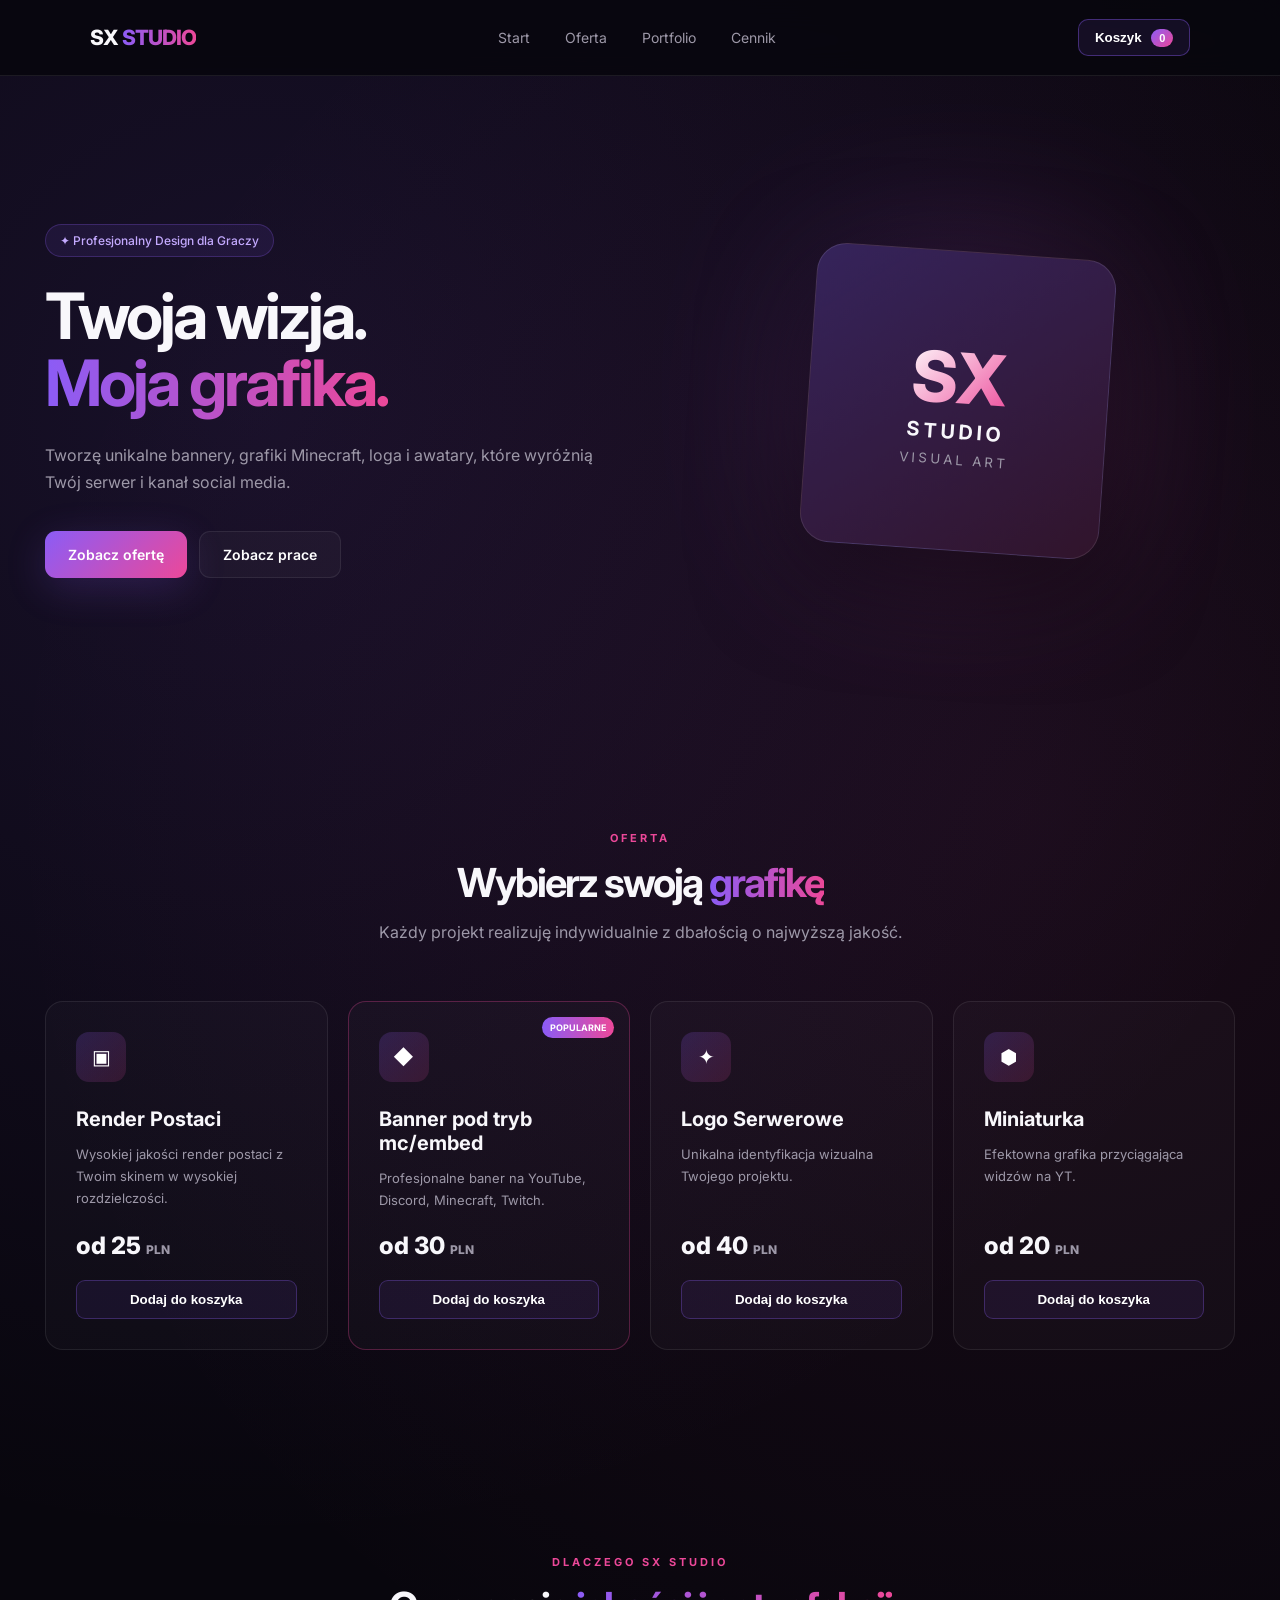
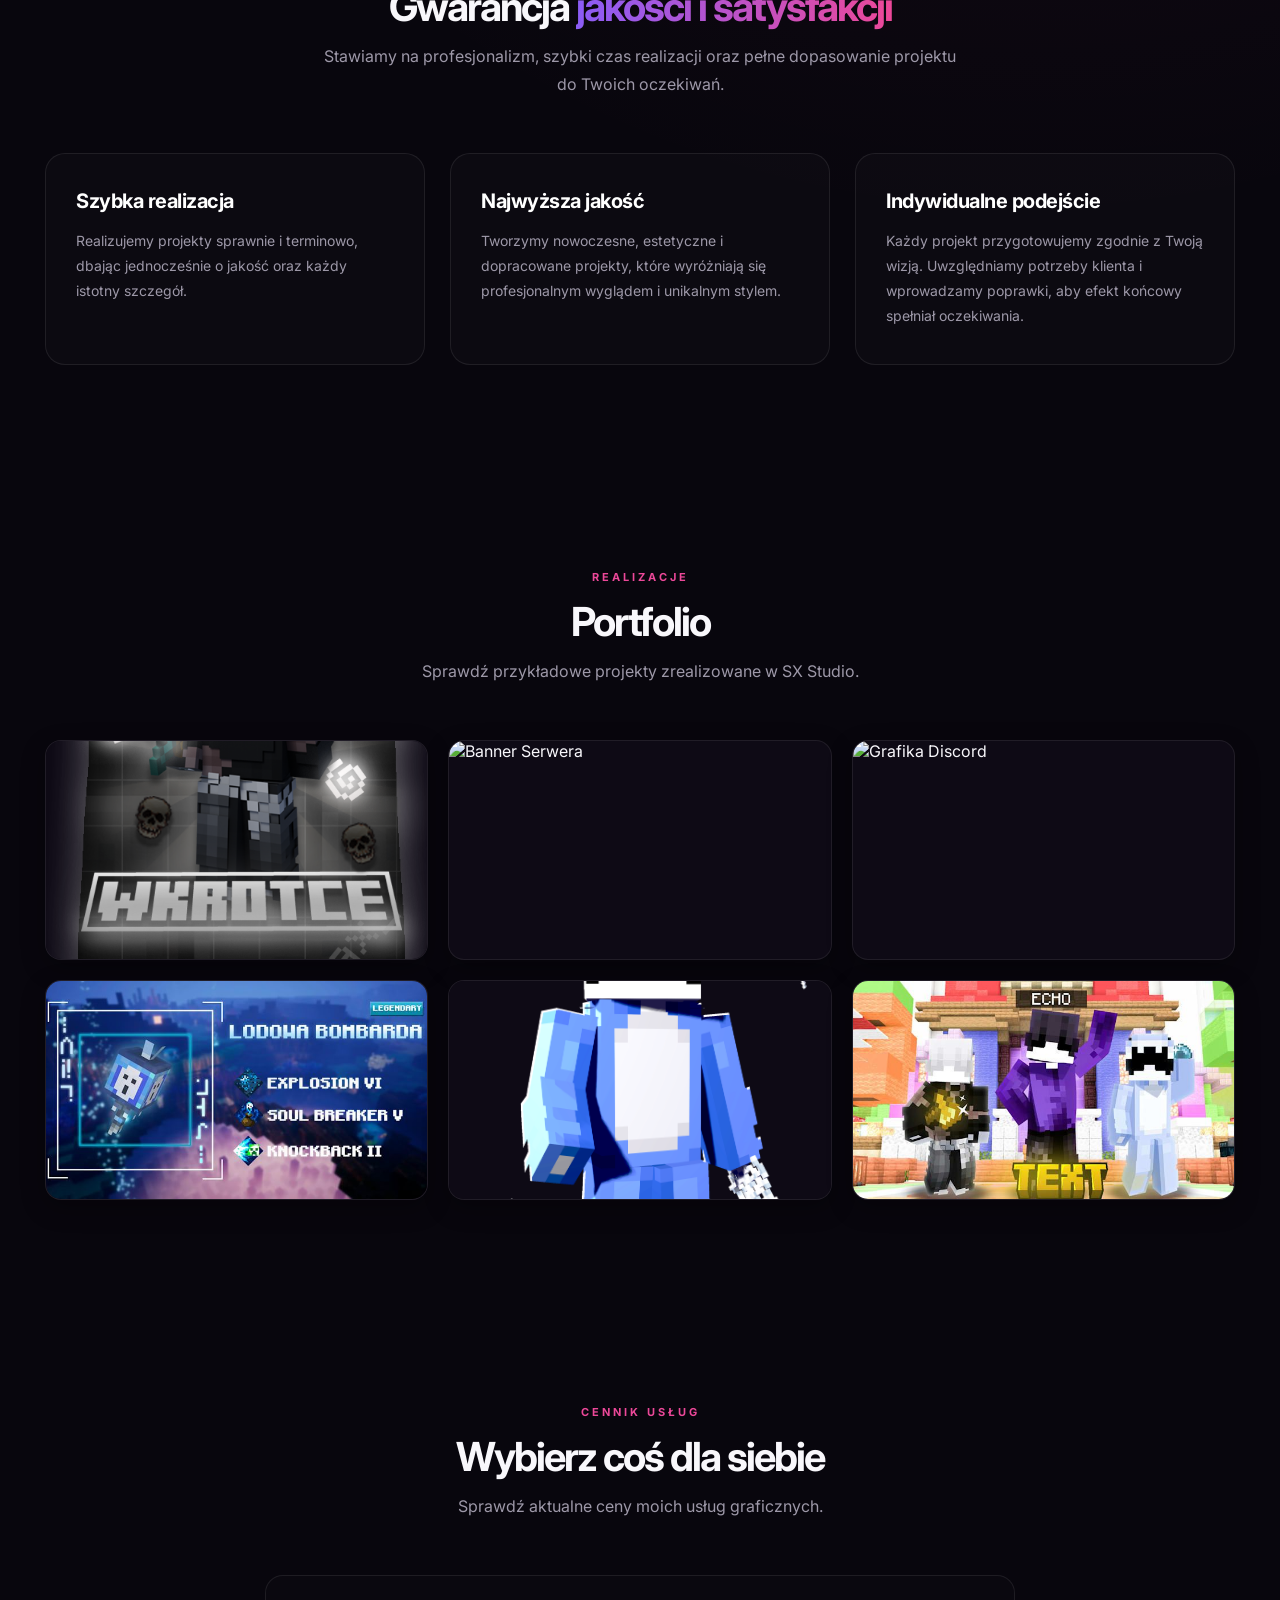
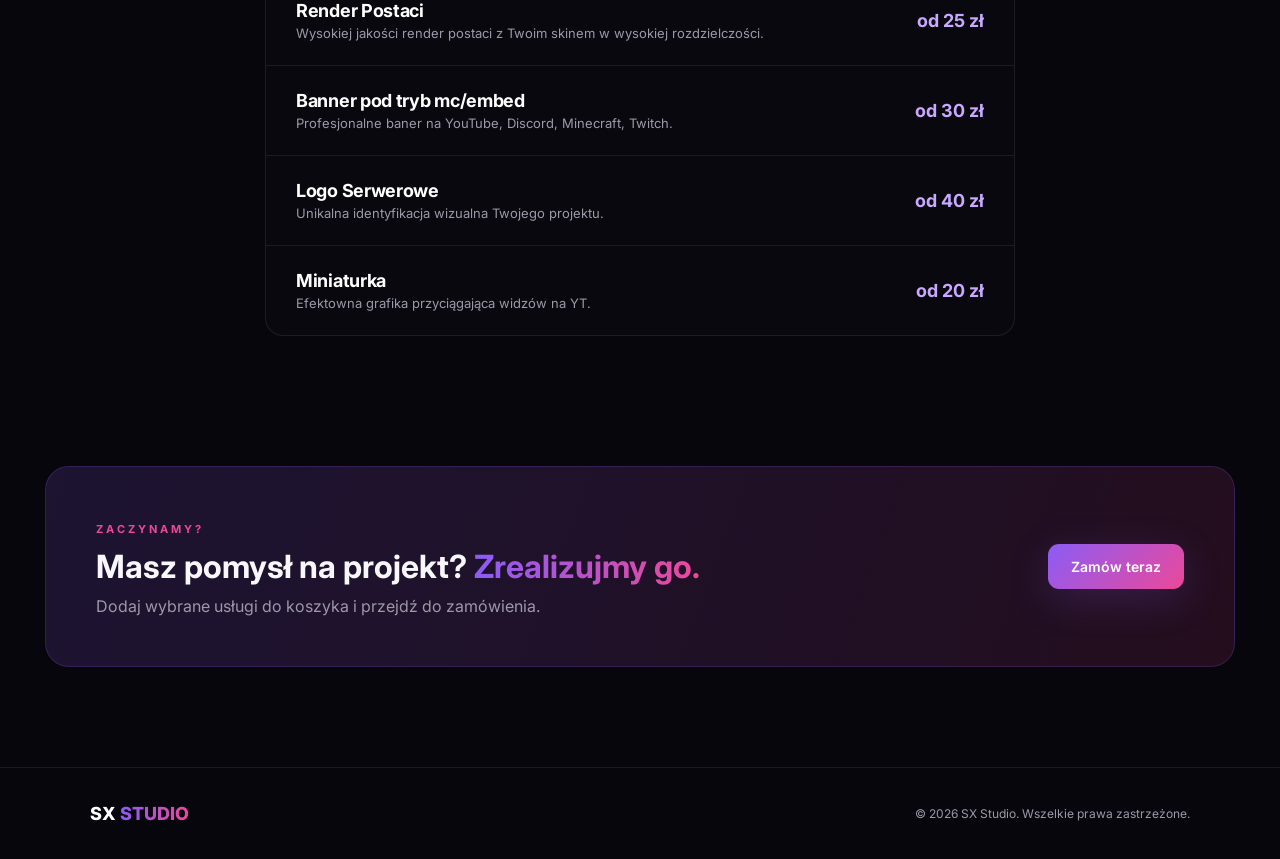
==== commit f5627cad: "Fix HTML encoding issues in index.html" ====
--- a/index.html
+++ b/index.html
@@ -102,9 +102,9 @@
                 <img src="image.png" alt="Banner Serwera">
                 <div class="portfolio-overlay"><span>Banner Start Serwera</span></div>
             </div>
-            <div class="portfolio-item" onclick="openLightbox('Powitalnia.png')">
-                <img src="Powitalnia.png" alt="Grafika Discord">
-                <div class="portfolio-overlay"><span>Powitalnia Discord</span></div>
+            <div class="portfolio-item" onclick="openLightbox('boost.png')">
+                <img src="boost.png" alt="Grafika Discord">
+                <div class="portfolio-overlay"><span>Embed pod serwer discord</span></div>
             </div>
             <div class="portfolio-item" onclick="openLightbox('design-minecraft-thumbnail-for-you_2.jpg')">
                 <img src="design-minecraft-thumbnail-for-you_2.jpg" alt="Grafika Itemu">
@@ -210,7 +210,7 @@
     <img id="lightboxImg" src="" alt="Podgląd">
 </div>
 
-<!-- KONTENER NA POWIADOMIENIA (TOASTY) W ROGU -->
+<!-- KONTENER NA POWIADOMIENIA (TOASTY) -->
 <div class="toast-container" id="toastContainer"></div>
 
 <!-- ANIMOWANY MODAL ZAMÓWIENIA -->
--- a/style.css
+++ b/style.css
@@ -1,241 +1,897 @@
-<!DOCTYPE html>
-<html lang="pl">
-<head>
-    <meta charset="UTF-8">
-    <meta name="viewport" content="width=device-width, initial-scale=1.0">
-    <title>SX Studio — Profesjonalne Grafiki</title>
-    <meta name="description" content="Nowoczesne grafiki na zamówienie. Bannery, avatary, loga i projekty dla graczy i serwerów Minecraft.">
-    <link rel="stylesheet" href="style.css">
-</head>
-<body>
-
-<header class="navbar">
-    <div class="logo">
-        SX<span>STUDIO</span>
-    </div>
-
-    <nav>
-        <a href="#home">Start</a>
-        <a href="#offer">Oferta</a>
-        <a href="#portfolio">Portfolio</a>
-        <a href="#pricing">Cennik</a>
-    </nav>
-
-    <button class="cart-button" onclick="toggleCart()">
-        Koszyk
-        <span id="cartCount">0</span>
-    </button>
-</header>
-
-<main>
-    <!-- HERO -->
-    <section class="hero" id="home">
-        <div class="hero-content">
-            <div class="badge">✦ Profesjonalny Design dla Graczy</div>
-            <h1>Twoja wizja. <br><span>Moja grafika.</span></h1>
-            <p>Tworzę unikalne bannery, grafiki Minecraft, loga i awatary, które wyróżnią Twój serwer i kanał social media.</p>
-            <div class="hero-buttons">
-                <a href="#offer" class="btn primary">Zobacz ofertę</a>
-                <a href="#portfolio" class="btn secondary">Zobacz prace</a>
-            </div>
-        </div>
-        <div class="hero-card">
-            <div class="card-glow"></div>
-            <div class="preview">
-                <span>SX</span>
-                <strong>STUDIO</strong>
-                <small>VISUAL ART</small>
-            </div>
-        </div>
-    </section>
-
-    <!-- OFERTA -->
-    <section class="section" id="offer">
-        <div class="section-header">
-            <span>OFERTA</span>
-            <h2>Wybierz swoją <strong>grafikę</strong></h2>
-            <p>Każdy projekt realizuję indywidualnie z dbałością o najwyższą jakość.</p>
-        </div>
-
-        <div class="products" id="productsGrid">
-            <!-- Generowane dynamicznie przez JS -->
-        </div>
-    </section>
-
-    <!-- DLACZEGO MY -->
-    <section class="section features-section">
-        <div class="section-header">
-            <span>DLACZEGO SX STUDIO</span>
-            <h2>Gwarancja <strong>jakości i satysfakcji</strong></h2>
-            <p>Stawiamy na profesjonalizm, szybki czas realizacji oraz pełne dopasowanie projektu do Twoich oczekiwań.</p>
-        </div>
-        <div class="features-grid">
-            <div class="feature-box">
-                <h3>Szybka realizacja</h3>
-                <p>Realizujemy projekty sprawnie i terminowo, dbając jednocześnie o jakość oraz każdy istotny szczegół.</p>
-            </div>
-            <div class="feature-box">
-                <h3>Najwyższa jakość</h3>
-                <p>Tworzymy nowoczesne, estetyczne i dopracowane projekty, które wyróżniają się profesjonalnym wyglądem i unikalnym stylem.</p>
-            </div>
-            <div class="feature-box">
-                <h3>Indywidualne podejście</h3>
-                <p>Każdy projekt przygotowujemy zgodnie z Twoją wizją. Uwzględniamy potrzeby klienta i wprowadzamy poprawki, aby efekt końcowy spełniał oczekiwania.</p>
-            </div>
-        </div>
-    </section>
-
-    <!-- PORTFOLIO -->
-    <section class="section" id="portfolio">
-        <div class="section-header">
-            <span>REALIZACJE</span>
-            <h2>Portfolio</h2>
-            <p>Sprawdź przykładowe projekty zrealizowane w SX Studio.</p>
-        </div>
-
-        <div class="portfolio" id="portfolioGrid">
-            <div class="portfolio-item" onclick="openLightbox('banner_inny_napis.png')">
-                <img src="banner_inny_napis.png" alt="Banner Minecraft">
-                <div class="portfolio-overlay"><span>Banner Wkrótce</span></div>
-            </div>
-            <div class="portfolio-item" onclick="openLightbox('image.png')">
-                <img src="image.png" alt="Banner Serwera">
-                <div class="portfolio-overlay"><span>Banner Start Serwera</span></div>
-            </div>
-            <div class="portfolio-item" onclick="openLightbox('Powitalnia.png')">
-                <img src="Powitalnia.png" alt="Grafika Discord">
-                <div class="portfolio-overlay"><span>Powitalnia Discord</span></div>
-            </div>
-            <div class="portfolio-item" onclick="openLightbox('design-minecraft-thumbnail-for-you_2.jpg')">
-                <img src="design-minecraft-thumbnail-for-you_2.jpg" alt="Grafika Itemu">
-                <div class="portfolio-overlay"><span>Grafika Przedmiotu (Item)</span></div>
-            </div>
-            <div class="portfolio-item" onclick="openLightbox('render.png')">
-                <img src="render.png" alt="Render Postaci">
-                <div class="portfolio-overlay"><span>Render Postaci 3D</span></div>
-            </div>
-            <div class="portfolio-item" onclick="openLightbox('design-minecraft-thumbnail-for-you.jpg')">
-                <img src="design-minecraft-thumbnail-for-you.jpg" alt="Miniatura YouTube">
-                <div class="portfolio-overlay"><span>Miniatura YouTube</span></div>
-            </div>
-        </div>
-    </section>
-
-    <!-- CENNIK -->
-    <section class="section" id="pricing">
-        <div class="section-header">
-            <span>CENNIK USŁUG</span>
-            <h2>Wybierz coś dla siebie</h2>
-            <p>Sprawdź aktualne ceny moich usług graficznych.</p>
-        </div>
-
-        <div class="pricing" id="pricingList">
-            <div class="price-row">
-                <div class="price-info">
-                    <strong>Render Postaci (Minecraft)</strong>
-                    <p>Wysokiej jakości render postaci z Twoim skinem</p>
-                </div>
-                <span class="price-val">od 25 zł</span>
-            </div>
-            <div class="price-row">
-                <div class="price-info">
-                    <strong>Banner Social Media</strong>
-                    <p>Profesjonalne tło na YouTube, Twittera lub Twitcha</p>
-                </div>
-                <span class="price-val">od 40 zł</span>
-            </div>
-            <div class="price-row">
-                <div class="price-info">
-                    <strong>Logo Serwerowe/Marki</strong>
-                    <p>Unikalna identyfikacja wizualna Twojego projektu</p>
-                </div>
-                <span class="price-val">od 60 zł</span>
-            </div>
-            <div class="price-row">
-                <div class="price-info">
-                    <strong>Miniaturka (Thumbnail)</strong>
-                    <p>Efektowna grafika przyciągająca widzów na YT</p>
-                </div>
-                <span class="price-val">od 35 zł</span>
-            </div>
-            <div class="price-row">
-                <div class="price-info">
-                    <strong>Grafika GUI / UI</strong>
-                    <p>Interfejsy i elementy graficzne pod serwery MC</p>
-                </div>
-                <span class="price-val">od 50 zł</span>
-            </div>
-        </div>
-    </section>
-
-    <!-- CTA -->
-    <section class="cta">
-        <div>
-            <span>ZACZYNAMY?</span>
-            <h2>Masz pomysł na projekt? <strong>Zrealizujmy go.</strong></h2>
-            <p>Dodaj wybrane usługi do koszyka i przejdź do zamówienia.</p>
-        </div>
-        <a href="#offer" class="btn primary">Zamów teraz</a>
-    </section>
-</main>
-
-<footer>
-    <div class="footer-logo">SX<span>STUDIO</span></div>
-    <p>© 2026 SX Studio. Wszelkie prawa zastrzeżone.</p>
-</footer>
-
-<!-- KOSZYK -->
-<div class="cart-overlay" id="cartOverlay" onclick="toggleCart()">
-    <div class="cart" onclick="event.stopPropagation()">
-        <div class="cart-header">
-            <h2>Twój koszyk</h2>
-            <button onclick="toggleCart()">×</button>
-        </div>
-        <div id="cartItems" class="cart-items">
-            <p class="empty">Koszyk jest pusty.</p>
-        </div>
-        <div class="cart-bottom">
-            <div class="total">
-                <span>Razem</span>
-                <strong id="cartTotal">od 0 zł</strong>
-            </div>
-            <button class="checkout" onclick="checkout()">Przejdź do zamówienia</button>
-        </div>
-    </div>
-</div>
-
-<!-- LIGHTBOX DO ZDJĘĆ -->
-<div class="lightbox" id="lightbox" onclick="closeLightbox()">
-    <span class="lightbox-close">&times;</span>
-    <img id="lightboxImg" src="" alt="Podgląd">
-</div>
-
-<!-- KONTENER NA POWIADOMIENIA (TOASTY) W ROGU -->
-<div class="toast-container" id="toastContainer"></div>
-
-<!-- ANIMOWANY MODAL ZAMÓWIENIA -->
-<div class="checkout-modal-overlay" id="checkoutModal">
-    <div class="checkout-modal">
-        <h3>Finalizacja zamówienia</h3>
-        <p>Podaj swoje dane, abyśmy mogli omówić projekt.</p>
-        
-        <div class="form-group" style="margin-bottom: 15px;">
-            <label for="modalDiscord" style="display:block; font-size:12px; font-weight:600; margin-bottom:6px; color:var(--muted);">Twój nick na Discordzie</label>
-            <input type="text" id="modalDiscord" placeholder="np. xszymoxpro" style="width:100%; padding:12px 16px; background:rgba(255,255,255,0.03); border:1px solid var(--border); border-radius:10px; color:white; font-family:inherit; font-size:14px; outline:none;">
-        </div>
-        
-        <div class="form-group" style="margin-bottom: 15px;">
-            <label for="modalNotes" style="display:block; font-size:12px; font-weight:600; margin-bottom:6px; color:var(--muted);">Uwagi do zamówienia (opcjonalnie)</label>
-            <textarea id="modalNotes" rows="3" placeholder="Opisz krótko swoją wizję..." style="width:100%; padding:12px 16px; background:rgba(255,255,255,0.03); border:1px solid var(--border); border-radius:10px; color:white; font-family:inherit; font-size:14px; outline:none; resize:none;"></textarea>
-        </div>
-
-        <div style="display: flex; gap: 10px; margin-top: 25px;">
-            <button onclick="closeCheckoutModal()" style="flex:1; padding:12px; border-radius:10px; font-weight:600; cursor:pointer; font-size:14px; background:rgba(255,255,255,0.05); color:var(--muted); border:1px solid var(--border);">Anuluj</button>
-            <button onclick="submitOrder()" style="flex:1; padding:12px; border-radius:10px; font-weight:600; cursor:pointer; font-size:14px; background:linear-gradient(135deg, var(--purple), var(--pink)); color:white; border:none;">Potwierdź i wyślij</button>
-        </div>
-    </div>
-</div>
-
-<script src="script.js"></script>
-</body>
-</html>
+@import url('https://fonts.googleapis.com/css2?family=Inter:wght@400;500;600;700;800&display=swap');
+
+:root {
+    --bg: #08060d;
+    --bg-light: #100b18;
+    --purple: #8b5cf6;
+    --pink: #ec4899;
+    --white: #ffffff;
+    --text: #f8f7fb;
+    --muted: #9d98a8;
+    --border: rgba(255, 255, 255, 0.08);
+}
+
+* {
+    margin: 0;
+    padding: 0;
+    box-sizing: border-box;
+}
+
+html {
+    scroll-behavior: smooth;
+}
+
+body {
+    font-family: "Inter", sans-serif;
+    background: radial-gradient(circle at 20% 10%, rgba(139, 92, 246, .12), transparent 30%),
+                radial-gradient(circle at 80% 20%, rgba(236, 72, 153, .08), transparent 30%),
+                var(--bg);
+    color: var(--text);
+    min-height: 100vh;
+    overflow-x: hidden;
+}
+
+.navbar {
+    width: 100%;
+    height: 76px;
+    display: flex;
+    align-items: center;
+    justify-content: space-between;
+    padding: 0 7%;
+    border-bottom: 1px solid var(--border);
+    background: rgba(8, 6, 13, .85);
+    backdrop-filter: blur(15px);
+    position: sticky;
+    top: 0;
+    z-index: 100;
+}
+
+.logo {
+    font-size: 21px;
+    font-weight: 800;
+    letter-spacing: -1px;
+}
+
+.logo span, .footer-logo span {
+    background: linear-gradient(90deg, var(--purple), var(--pink));
+    -webkit-background-clip: text;
+    -webkit-text-fill-color: transparent;
+    margin-left: 4px;
+}
+
+.navbar nav {
+    display: flex;
+    gap: 35px;
+}
+
+.navbar nav a {
+    color: var(--muted);
+    text-decoration: none;
+    font-size: 14px;
+    transition: .2s;
+}
+
+.navbar nav a:hover {
+    color: white;
+}
+
+.cart-button {
+    border: 1px solid rgba(139, 92, 246, .4);
+    background: rgba(139, 92, 246, .1);
+    color: white;
+    padding: 10px 16px;
+    border-radius: 10px;
+    cursor: pointer;
+    transition: .2s;
+    font-weight: 600;
+}
+
+.cart-button:hover {
+    background: rgba(139, 92, 246, .2);
+}
+
+.cart-button span {
+    background: linear-gradient(135deg, var(--purple), var(--pink));
+    padding: 3px 8px;
+    border-radius: 20px;
+    margin-left: 6px;
+    font-size: 11px;
+}
+
+.hero {
+    max-width: 1250px;
+    min-height: 650px;
+    margin: auto;
+    padding: 100px 30px;
+    display: grid;
+    grid-template-columns: 1fr 1fr;
+    align-items: center;
+    gap: 80px;
+}
+
+.badge {
+    display: inline-block;
+    padding: 8px 14px;
+    border-radius: 30px;
+    background: rgba(139, 92, 246, .1);
+    border: 1px solid rgba(139, 92, 246, .25);
+    color: #c4aaff;
+    font-size: 12px;
+    margin-bottom: 25px;
+    font-weight: 500;
+}
+
+.hero h1 {
+    font-size: clamp(40px, 5vw, 70px);
+    line-height: 1.05;
+    letter-spacing: -3px;
+    margin-bottom: 25px;
+}
+
+.hero h1 span {
+    background: linear-gradient(90deg, var(--purple), var(--pink));
+    -webkit-background-clip: text;
+    -webkit-text-fill-color: transparent;
+}
+
+.hero p {
+    max-width: 560px;
+    color: var(--muted);
+    line-height: 1.7;
+    font-size: 16px;
+    margin-bottom: 35px;
+}
+
+.hero-buttons {
+    display: flex;
+    gap: 12px;
+}
+
+.btn {
+    display: inline-flex;
+    align-items: center;
+    justify-content: center;
+    padding: 14px 23px;
+    border-radius: 11px;
+    text-decoration: none;
+    font-size: 14px;
+    font-weight: 600;
+    transition: .25s;
+    cursor: pointer;
+}
+
+.btn.primary {
+    color: white;
+    background: linear-gradient(135deg, var(--purple), var(--pink));
+    box-shadow: 0 10px 40px rgba(139, 92, 246, .2);
+    border: none;
+}
+
+.btn.primary:hover {
+    transform: translateY(-2px);
+    box-shadow: 0 15px 50px rgba(236, 72, 153, .25);
+}
+
+.btn.secondary {
+    color: white;
+    border: 1px solid var(--border);
+    background: rgba(255,255,255,.03);
+}
+
+.btn.secondary:hover {
+    background: rgba(255,255,255,.07);
+}
+
+.hero-card {
+    position: relative;
+    height: 400px;
+    display: flex;
+    align-items: center;
+    justify-content: center;
+}
+
+.card-glow {
+    position: absolute;
+    width: 250px;
+    height: 250px;
+    background: linear-gradient(135deg, var(--purple), var(--pink));
+    filter: blur(90px);
+    opacity: .35;
+}
+
+.preview {
+    position: relative;
+    width: 300px;
+    height: 300px;
+    border-radius: 30px;
+    display: flex;
+    flex-direction: column;
+    align-items: center;
+    justify-content: center;
+    background: linear-gradient(145deg, rgba(139, 92, 246, .3), rgba(236, 72, 153, .15)), #100b18;
+    border: 1px solid rgba(255,255,255,.1);
+    box-shadow: 0 30px 100px rgba(0,0,0,.5);
+    transform: rotate(4deg);
+}
+
+.preview span {
+    font-size: 70px;
+    font-weight: 800;
+    background: linear-gradient(135deg, white, var(--pink));
+    -webkit-background-clip: text;
+    -webkit-text-fill-color: transparent;
+}
+
+.preview strong {
+    font-size: 20px;
+    letter-spacing: 4px;
+}
+
+.preview small {
+    color: var(--muted);
+    margin-top: 8px;
+    letter-spacing: 3px;
+}
+
+.section {
+    max-width: 1250px;
+    margin: auto;
+    padding: 100px 30px;
+}
+
+.section-header {
+    text-align: center;
+    max-width: 650px;
+    margin: 0 auto 55px;
+}
+
+.section-header > span {
+    color: var(--pink);
+    font-size: 11px;
+    font-weight: 700;
+    letter-spacing: 3px;
+}
+
+.section-header h2 {
+    font-size: 40px;
+    margin: 12px 0;
+    letter-spacing: -2px;
+}
+
+.section-header h2 strong {
+    background: linear-gradient(90deg, var(--purple), var(--pink));
+    -webkit-background-clip: text;
+    -webkit-text-fill-color: transparent;
+}
+
+.section-header p {
+    color: var(--muted);
+    line-height: 1.7;
+}
+
+.products {
+    display: grid;
+    grid-template-columns: repeat(4, 1fr);
+    gap: 20px;
+}
+
+.product {
+    position: relative;
+    padding: 30px;
+    border-radius: 18px;
+    background: rgba(255,255,255,.025);
+    border: 1px solid var(--border);
+    transition: all .3s ease;
+    display: flex;
+    flex-direction: column;
+}
+
+.product:hover {
+    transform: translateY(-6px);
+    border-color: rgba(139, 92, 246, .35);
+    background: rgba(139, 92, 246, .05);
+}
+
+.product.featured {
+    border-color: rgba(236, 72, 153, .3);
+}
+
+.popular {
+    position: absolute;
+    top: 15px;
+    right: 15px;
+    font-size: 9px;
+    font-weight: 700;
+    padding: 5px 8px;
+    border-radius: 20px;
+    background: linear-gradient(90deg, var(--purple), var(--pink));
+    color: white;
+}
+
+.product-icon {
+    width: 50px;
+    height: 50px;
+    display: flex;
+    align-items: center;
+    justify-content: center;
+    border-radius: 13px;
+    font-size: 20px;
+    background: linear-gradient(135deg, rgba(139,92,246,.2), rgba(236,72,153,.15));
+    color: white;
+    margin-bottom: 25px;
+}
+
+.product h3 {
+    font-size: 20px;
+    margin-bottom: 12px;
+}
+
+.product p {
+    color: var(--muted);
+    font-size: 13px;
+    line-height: 1.7;
+    flex-grow: 1;
+    margin-bottom: 20px;
+}
+
+.price {
+    font-size: 24px;
+    font-weight: 800;
+    margin-bottom: 20px;
+}
+
+.price small {
+    font-size: 12px;
+    color: var(--muted);
+}
+
+.product button {
+    width: 100%;
+    border: 1px solid rgba(139,92,246,.3);
+    background: rgba(139,92,246,.08);
+    color: white;
+    padding: 11px;
+    border-radius: 9px;
+    cursor: pointer;
+    transition: .2s;
+    font-weight: 600;
+}
+
+.product button:hover {
+    background: linear-gradient(90deg, var(--purple), var(--pink));
+    border-color: transparent;
+}
+
+.features-grid {
+    display: grid;
+    grid-template-columns: repeat(3, 1fr);
+    gap: 25px;
+    margin-top: 40px;
+}
+
+.feature-box {
+    padding: 35px 30px;
+    border-radius: 20px;
+    background: rgba(255, 255, 255, 0.02);
+    border: 1px solid var(--border);
+    text-align: left;
+    transition: all .35s ease;
+}
+
+.feature-box:hover {
+    transform: translateY(-8px);
+    border-color: rgba(139, 92, 246, 0.4);
+    background: rgba(139, 92, 246, 0.04);
+    box-shadow: 0 15px 35px rgba(139, 92, 246, 0.1);
+}
+
+.feature-box h3 {
+    font-size: 20px;
+    margin-bottom: 15px;
+    color: white;
+    letter-spacing: -0.5px;
+}
+
+.feature-box p {
+    color: var(--muted);
+    font-size: 14px;
+    line-height: 1.8;
+}
+
+.portfolio {
+    display: grid;
+    grid-template-columns: repeat(3, 1fr);
+    gap: 20px;
+}
+
+.portfolio-item {
+    position: relative;
+    height: 220px;
+    border-radius: 16px;
+    overflow: hidden;
+    border: 1px solid var(--border);
+    cursor: pointer;
+    background: #0e0a15;
+    box-shadow: 0 8px 25px rgba(0,0,0,0.3);
+    transition: all 0.4s cubic-bezier(0.165, 0.84, 0.44, 1);
+}
+
+.portfolio-item img {
+    width: 100%;
+    height: 100%;
+    object-fit: cover;
+    object-position: center;
+    background-color: #0e0a15;
+    transition: transform 0.6s cubic-bezier(0.165, 0.84, 0.44, 1);
+}
+
+.portfolio-overlay {
+    position: absolute;
+    inset: 0;
+    background: linear-gradient(to top, rgba(8, 6, 13, 0.9) 0%, rgba(8, 6, 13, 0.4) 100%);
+    display: flex;
+    align-items: center;
+    justify-content: center;
+    opacity: 0;
+    backdrop-filter: blur(3px);
+    transition: opacity 0.35s ease;
+}
+
+.portfolio-overlay span {
+    font-size: 14px;
+    font-weight: 700;
+    color: white;
+    letter-spacing: 1px;
+    text-align: center;
+    padding: 0 15px;
+    transform: translateY(15px);
+    transition: transform 0.35s cubic-bezier(0.165, 0.84, 0.44, 1);
+}
+
+.portfolio-item:hover {
+    transform: translateY(-6px);
+    border-color: rgba(139, 92, 246, 0.5);
+    box-shadow: 0 15px 35px rgba(139, 92, 246, 0.15);
+}
+
+.portfolio-item:hover img {
+    transform: scale(1.1);
+}
+
+.portfolio-item:hover .portfolio-overlay {
+    opacity: 1;
+}
+
+.portfolio-item:hover .portfolio-overlay span {
+    transform: translateY(0);
+}
+
+.lightbox {
+    position: fixed;
+    inset: 0;
+    background: rgba(5, 4, 8, 0.92);
+    backdrop-filter: blur(8px);
+    display: none;
+    align-items: center;
+    justify-content: center;
+    z-index: 1000;
+    padding: 30px;
+}
+
+.lightbox.active {
+    display: flex;
+}
+
+.lightbox img {
+    max-width: 90%;
+    max-height: 85vh;
+    border-radius: 16px;
+    box-shadow: 0 25px 60px rgba(0,0,0,0.8);
+    border: 1px solid rgba(255,255,255,0.1);
+}
+
+.lightbox-close {
+    position: absolute;
+    top: 25px;
+    right: 35px;
+    font-size: 45px;
+    color: var(--muted);
+    cursor: pointer;
+    transition: color .2s;
+}
+
+.lightbox-close:hover {
+    color: white;
+}
+
+.pricing {
+    max-width: 750px;
+    margin: auto;
+    border: 1px solid var(--border);
+    border-radius: 18px;
+    overflow: hidden;
+    background: rgba(255,255,255,.01);
+}
+
+.price-row {
+    display: flex;
+    align-items: center;
+    justify-content: space-between;
+    padding: 24px 30px;
+    border-bottom: 1px solid var(--border);
+    transition: background 0.2s ease;
+}
+
+.price-row:hover {
+    background: rgba(139, 92, 246, 0.03);
+}
+
+.price-row:last-child {
+    border-bottom: none;
+}
+
+.price-info strong {
+    color: white;
+    font-size: 18px;
+    display: block;
+    margin-bottom: 4px;
+    letter-spacing: -0.3px;
+}
+
+.price-info p {
+    color: var(--muted);
+    font-size: 13px;
+}
+
+.price-val {
+    color: #c8a9ff;
+    font-size: 18px;
+    font-weight: 700;
+    white-space: nowrap;
+}
+
+.cta {
+    max-width: 1190px;
+    margin: 30px auto 100px;
+    padding: 50px;
+    border-radius: 24px;
+    display: flex;
+    align-items: center;
+    justify-content: space-between;
+    gap: 30px;
+    background: linear-gradient(110deg, rgba(139,92,246,.16), rgba(236,72,153,.12));
+    border: 1px solid rgba(139,92,246,.2);
+}
+
+.cta span {
+    color: var(--pink);
+    font-size: 11px;
+    font-weight: 700;
+    letter-spacing: 3px;
+}
+
+.cta h2 {
+    font-size: 32px;
+    margin: 10px 0;
+}
+
+.cta h2 strong {
+    background: linear-gradient(90deg, var(--purple), var(--pink));
+    -webkit-background-clip: text;
+    -webkit-text-fill-color: transparent;
+}
+
+.cta p {
+    color: var(--muted);
+}
+
+footer {
+    border-top: 1px solid var(--border);
+    padding: 35px 7%;
+    display: flex;
+    justify-content: space-between;
+    align-items: center;
+    color: var(--muted);
+    font-size: 12px;
+}
+
+.footer-logo {
+    color: white;
+    font-size: 18px;
+    font-weight: 800;
+}
+
+.cart-overlay {
+    position: fixed;
+    inset: 0;
+    background: rgba(0,0,0,.65);
+    backdrop-filter: blur(5px);
+    display: none;
+    justify-content: flex-end;
+    z-index: 500;
+}
+
+.cart-overlay.active {
+    display: flex;
+}
+
+.cart {
+    width: min(420px, 100%);
+    height: 100%;
+    background: #0d0913;
+    border-left: 1px solid var(--border);
+    padding: 30px;
+    display: flex;
+    flex-direction: column;
+}
+
+.cart-header {
+    display: flex;
+    align-items: center;
+    justify-content: space-between;
+    padding-bottom: 25px;
+    border-bottom: 1px solid var(--border);
+}
+
+.cart-header h2 {
+    font-size: 22px;
+}
+
+.cart-header button {
+    border: none;
+    background: transparent;
+    color: white;
+    font-size: 30px;
+    cursor: pointer;
+}
+
+.cart-items {
+    flex: 1;
+    overflow-y: auto;
+    padding: 20px 0;
+}
+
+.empty {
+    text-align: center;
+    color: var(--muted);
+    padding-top: 50px;
+}
+
+.cart-item {
+    display: flex;
+    align-items: center;
+    justify-content: space-between;
+    padding: 16px;
+    margin-bottom: 10px;
+    border-radius: 12px;
+    background: rgba(255,255,255,.04);
+}
+
+.cart-item-info strong {
+    display: block;
+    margin-bottom: 4px;
+}
+
+.cart-item-info span {
+    color: var(--muted);
+    font-size: 12px;
+}
+
+.remove {
+    border: none;
+    background: rgba(236,72,153,.1);
+    color: #ff72b4;
+    padding: 6px 10px;
+    border-radius: 6px;
+    cursor: pointer;
+    font-size: 12px;
+}
+
+.cart-bottom {
+    border-top: 1px solid var(--border);
+    padding-top: 20px;
+}
+
+.total {
+    display: flex;
+    justify-content: space-between;
+    margin-bottom: 18px;
+    font-size: 18px;
+}
+
+.total strong {
+    font-size: 22px;
+}
+
+.checkout {
+    width: 100%;
+    border: none;
+    padding: 14px;
+    border-radius: 10px;
+    background: linear-gradient(90deg, var(--purple), var(--pink));
+    color: white;
+    font-weight: 700;
+    cursor: pointer;
+    transition: opacity .2s;
+}
+
+.checkout:hover {
+    opacity: 0.9;
+}
+
+.toast-container {
+    position: fixed;
+    bottom: 25px;
+    right: 25px;
+    display: flex;
+    flex-direction: column;
+    gap: 12px;
+    z-index: 9999;
+}
+
+.toast {
+    background: #100b18;
+    border: 1px solid rgba(139, 92, 246, 0.4);
+    color: var(--text);
+    padding: 16px 22px;
+    border-radius: 12px;
+    box-shadow: 0 10px 30px rgba(0, 0, 0, 0.6);
+    font-size: 14px;
+    font-weight: 500;
+    display: flex;
+    align-items: center;
+    gap: 12px;
+    transform: translateX(120%);
+    opacity: 0;
+    transition: transform 0.35s cubic-bezier(0.165, 0.84, 0.44, 1), opacity 0.35s ease;
+}
+
+.toast.show {
+    transform: translateX(0);
+    opacity: 1;
+}
+
+.toast.success {
+    border-color: rgba(139, 92, 246, 0.6);
+    background: linear-gradient(135deg, rgba(139, 92, 246, 0.15), #100b18);
+}
+
+.toast.error {
+    border-color: rgba(236, 72, 153, 0.6);
+    background: linear-gradient(135deg, rgba(236, 72, 153, 0.15), #100b18);
+}
+
+.checkout-modal-overlay {
+    position: fixed;
+    inset: 0;
+    background: rgba(0, 0, 0, 0.75);
+    backdrop-filter: blur(8px);
+    display: none;
+    align-items: center;
+    justify-content: center;
+    z-index: 2000;
+    opacity: 0;
+    transition: opacity 0.3s ease;
+}
+
+.checkout-modal-overlay.active {
+    display: flex;
+    opacity: 1;
+}
+
+.checkout-modal {
+    width: min(450px, 90%);
+    background: #100b18;
+    border: 1px solid rgba(139, 92, 246, 0.3);
+    border-radius: 20px;
+    padding: 30px;
+    box-shadow: 0 25px 50px rgba(0, 0, 0, 0.8);
+    transform: translateY(30px) scale(0.95);
+    transition: transform 0.35s cubic-bezier(0.165, 0.84, 0.44, 1);
+}
+
+.checkout-modal-overlay.active .checkout-modal {
+    transform: translateY(0) scale(1);
+}
+
+.checkout-modal h3 {
+    font-size: 22px;
+    margin-bottom: 8px;
+    color: white;
+}
+
+.checkout-modal p {
+    color: var(--muted);
+    font-size: 13px;
+    margin-bottom: 20px;
+}
+
+.form-group {
+    margin-bottom: 15px;
+}
+
+.form-group label {
+    display: block;
+    font-size: 12px;
+    font-weight: 600;
+    margin-bottom: 6px;
+    color: var(--muted);
+}
+
+.form-group input, .form-group textarea {
+    width: 100%;
+    padding: 12px 16px;
+    background: rgba(255, 255, 255, 0.03);
+    border: 1px solid var(--border);
+    border-radius: 10px;
+    color: white;
+    font-family: inherit;
+    font-size: 14px;
+    outline: none;
+    transition: border-color 0.2s;
+    resize: none;
+}
+
+.form-group input:focus, .form-group textarea:focus {
+    border-color: var(--purple);
+}
+
+@media (max-width: 1000px) {
+    .products {
+        grid-template-columns: repeat(2, 1fr);
+    }
+    .portfolio, .features-grid {
+        grid-template-columns: repeat(2, 1fr);
+    }
+    .hero {
+        grid-template-columns: 1fr;
+        text-align: center;
+        gap: 40px;
+    }
+    .hero-card {
+        order: -1;
+        height: 300px;
+    }
+    .hero p {
+        margin: 0 auto 35px;
+    }
+    .hero-buttons {
+        justify-content: center;
+    }
+}
+
+@media (max-width: 700px) {
+    .navbar {
+        padding: 0 20px;
+    }
+    .navbar nav {
+        display: none;
+    }
+    .hero {
+        padding: 60px 20px;
+    }
+    .hero h1 {
+        font-size: 34px;
+    }
+    .products, .portfolio, .features-grid {
+        grid-template-columns: 1fr;
+    }
+    .portfolio-item {
+        height: 190px;
+    }
+    .section {
+        padding: 60px 20px;
+    }
+    .cta {
+        flex-direction: column;
+        align-items: center;
+        text-align: center;
+        padding: 30px 20px;
+    }
+    footer {
+        flex-direction: column;
+        gap: 10px;
+        text-align: center;
+        padding: 30px 20px;
+    }
+}
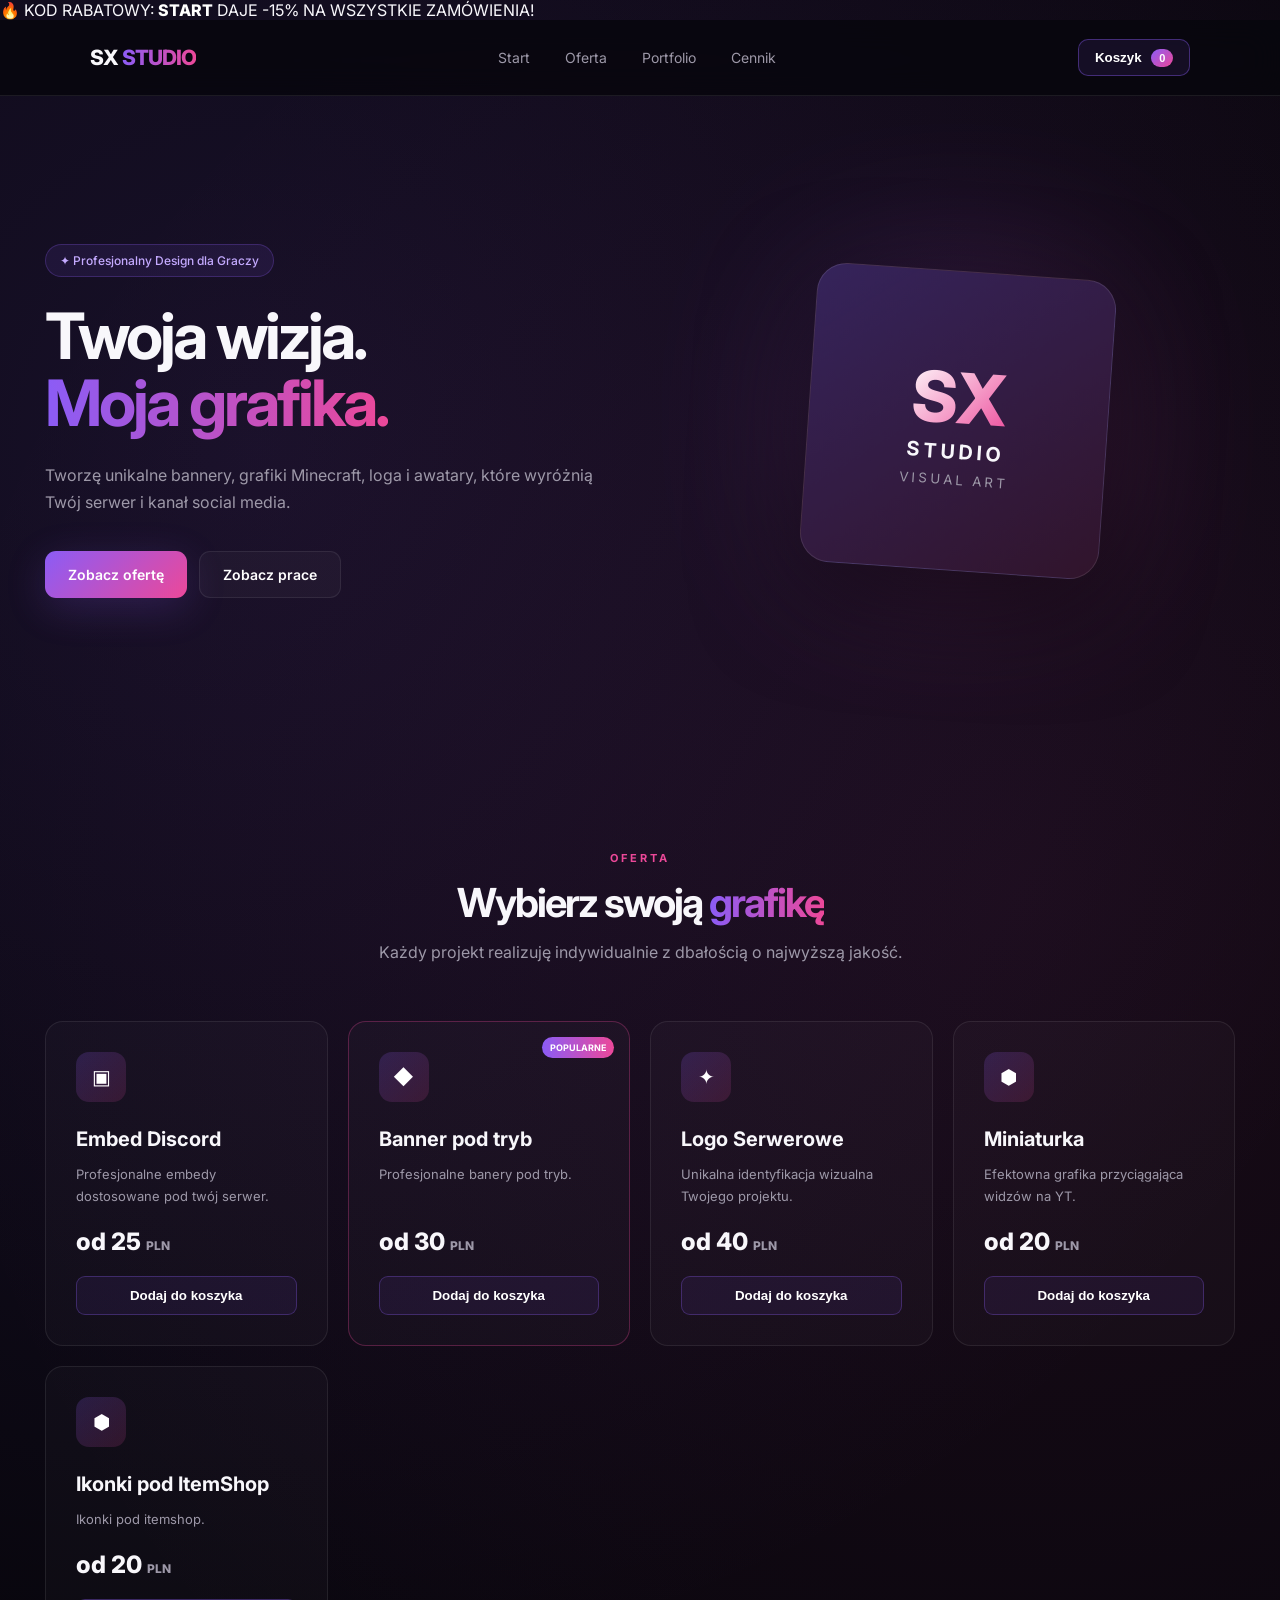
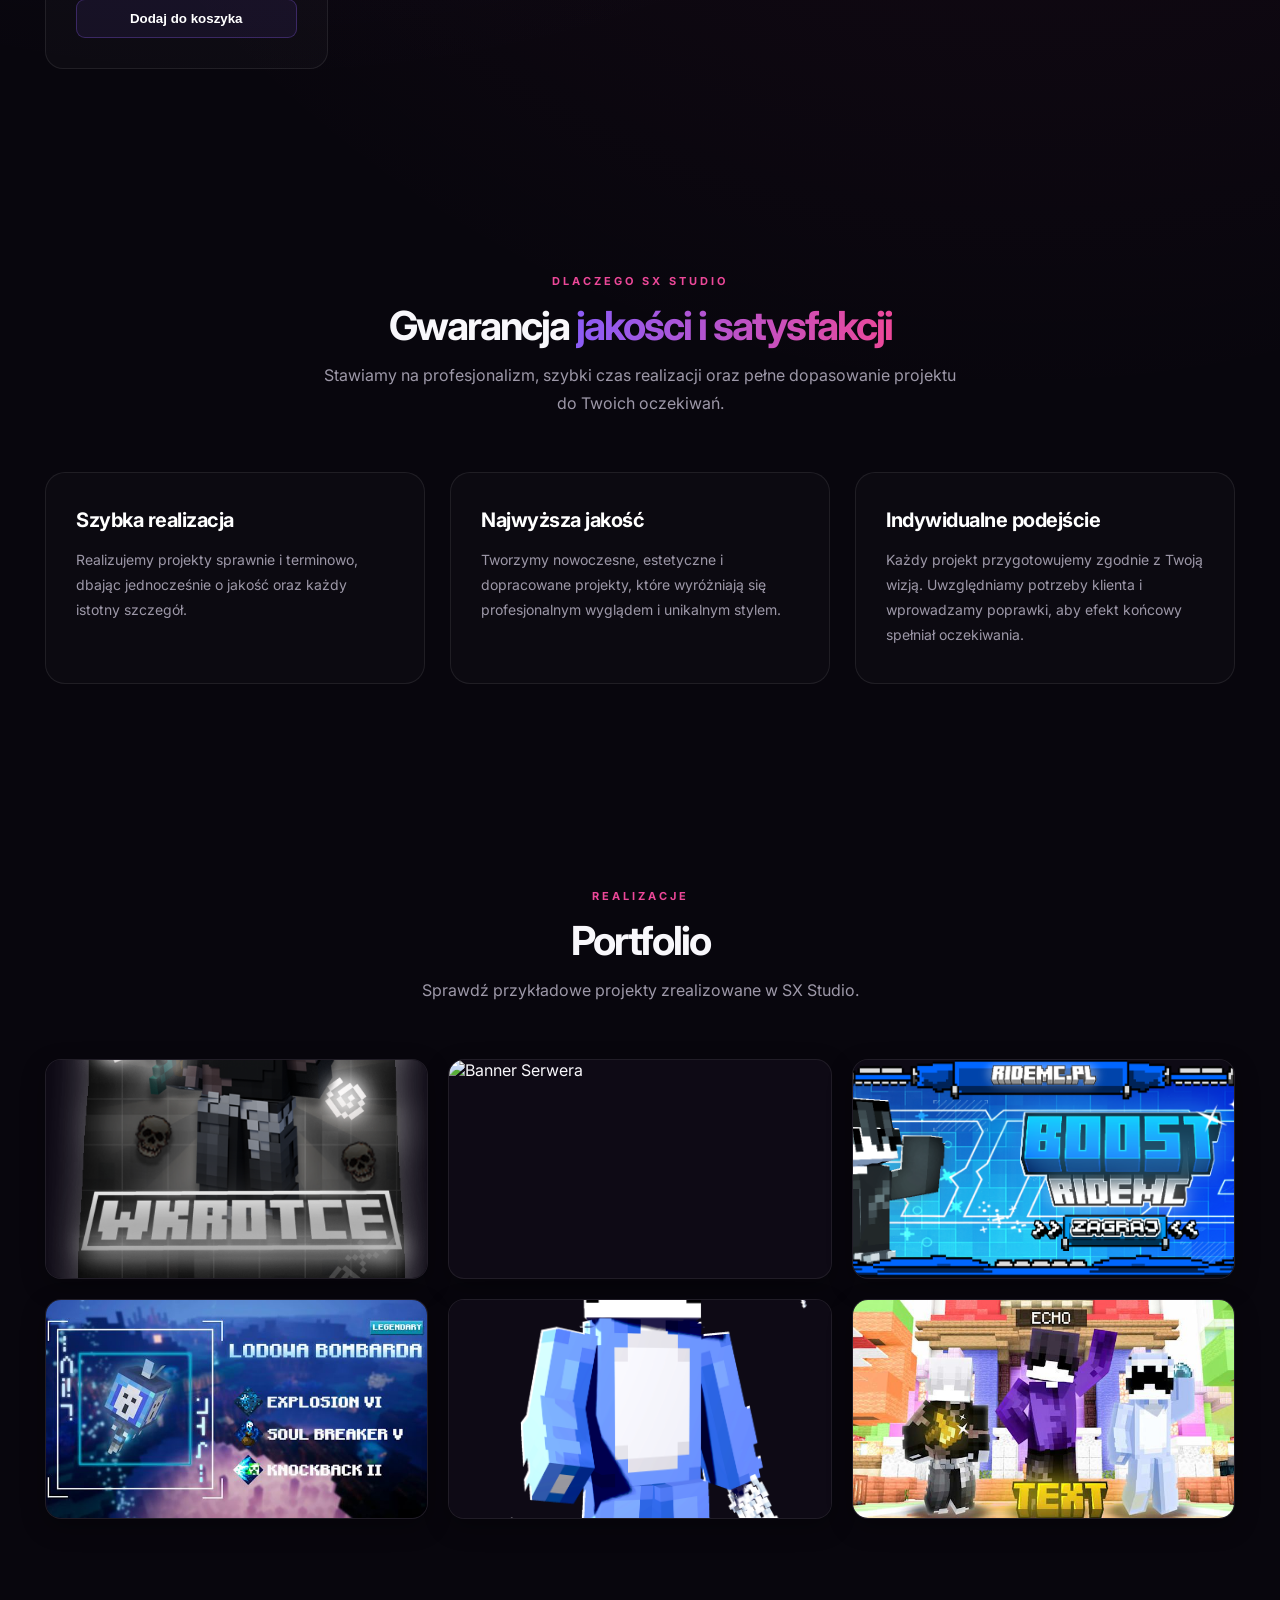
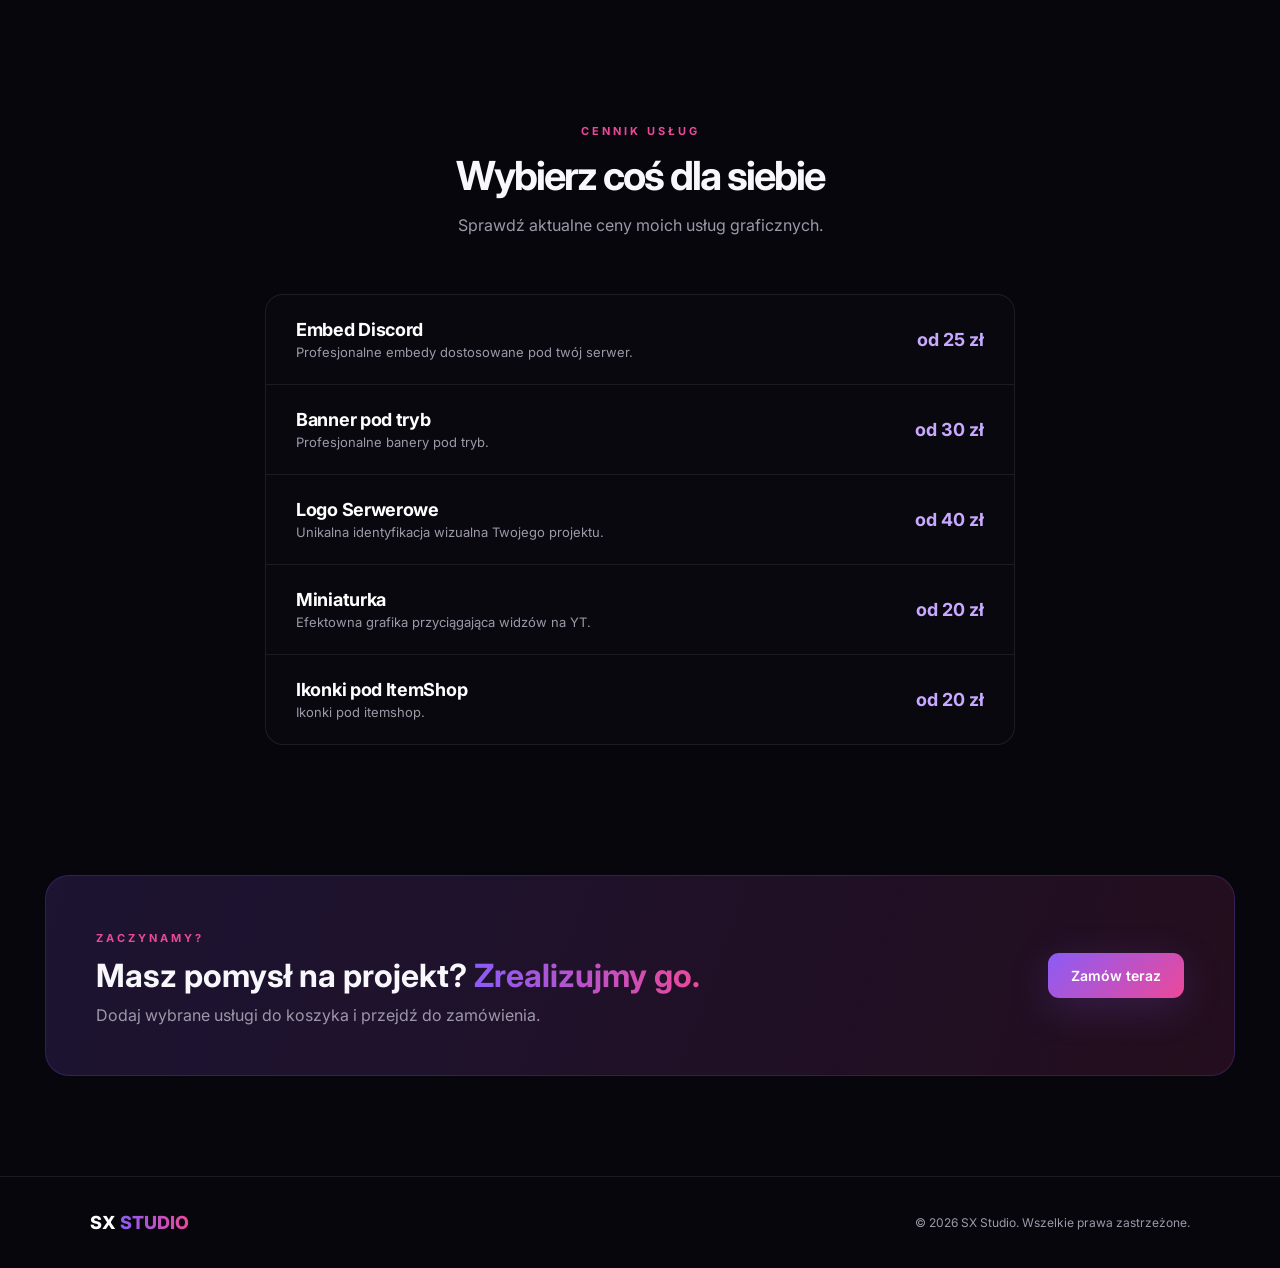
==== commit cd7ba928: "Update index.html" ====
--- a/index.html
+++ b/index.html
@@ -9,6 +9,11 @@
 </head>
 <body>
 
+<!-- Pasek informacyjny na górze -->
+<div class="promo-banner">
+    🔥 KOD RABATOWY: <span style="color: white; font-weight: 800;">START</span> DAJE -15% NA WSZYSTKIE ZAMÓWIENIA!
+</div>
+
 <header class="navbar">
     <div class="logo">
         SX<span>STUDIO</span>
@@ -132,38 +137,38 @@
         <div class="pricing" id="pricingList">
             <div class="price-row">
                 <div class="price-info">
-                    <strong>Render Postaci (Minecraft)</strong>
-                    <p>Wysokiej jakości render postaci z Twoim skinem</p>
+                    <strong>Embed Discord</strong>
+                    <p>Profesjonalne embedy dostosowane pod twój serwer</p>
                 </div>
                 <span class="price-val">od 25 zł</span>
             </div>
             <div class="price-row">
                 <div class="price-info">
-                    <strong>Banner Social Media</strong>
-                    <p>Profesjonalne tło na YouTube, Twittera lub Twitcha</p>
+                    <strong>Banner pod tryb</strong>
+                    <p>Profesjonalne banery pod tryb</p>
+                </div>
+                <span class="price-val">od 30 zł</span>
+            </div>
+            <div class="price-row">
+                <div class="price-info">
+                    <strong>Logo Serwerowe</strong>
+                    <p>Unikalna identyfikacja wizualna Twojego projektu</p>
                 </div>
                 <span class="price-val">od 40 zł</span>
             </div>
             <div class="price-row">
                 <div class="price-info">
-                    <strong>Logo Serwerowe/Marki</strong>
-                    <p>Unikalna identyfikacja wizualna Twojego projektu</p>
-                </div>
-                <span class="price-val">od 60 zł</span>
-            </div>
-            <div class="price-row">
-                <div class="price-info">
-                    <strong>Miniaturka (Thumbnail)</strong>
+                    <strong>Miniaturka</strong>
                     <p>Efektowna grafika przyciągająca widzów na YT</p>
                 </div>
-                <span class="price-val">od 35 zł</span>
-            </div>
-            <div class="price-row">
-                <div class="price-info">
-                    <strong>Grafika GUI / UI</strong>
-                    <p>Interfejsy i elementy graficzne pod serwery MC</p>
-                </div>
-                <span class="price-val">od 50 zł</span>
+                <span class="price-val">od 20 zł</span>
+            </div>
+            <div class="price-row">
+                <div class="price-info">
+                    <strong>Ikonki pod ItemShop</strong>
+                    <p>Ikonki pod itemshop</p>
+                </div>
+                <span class="price-val">od 20 zł</span>
             </div>
         </div>
     </section>
